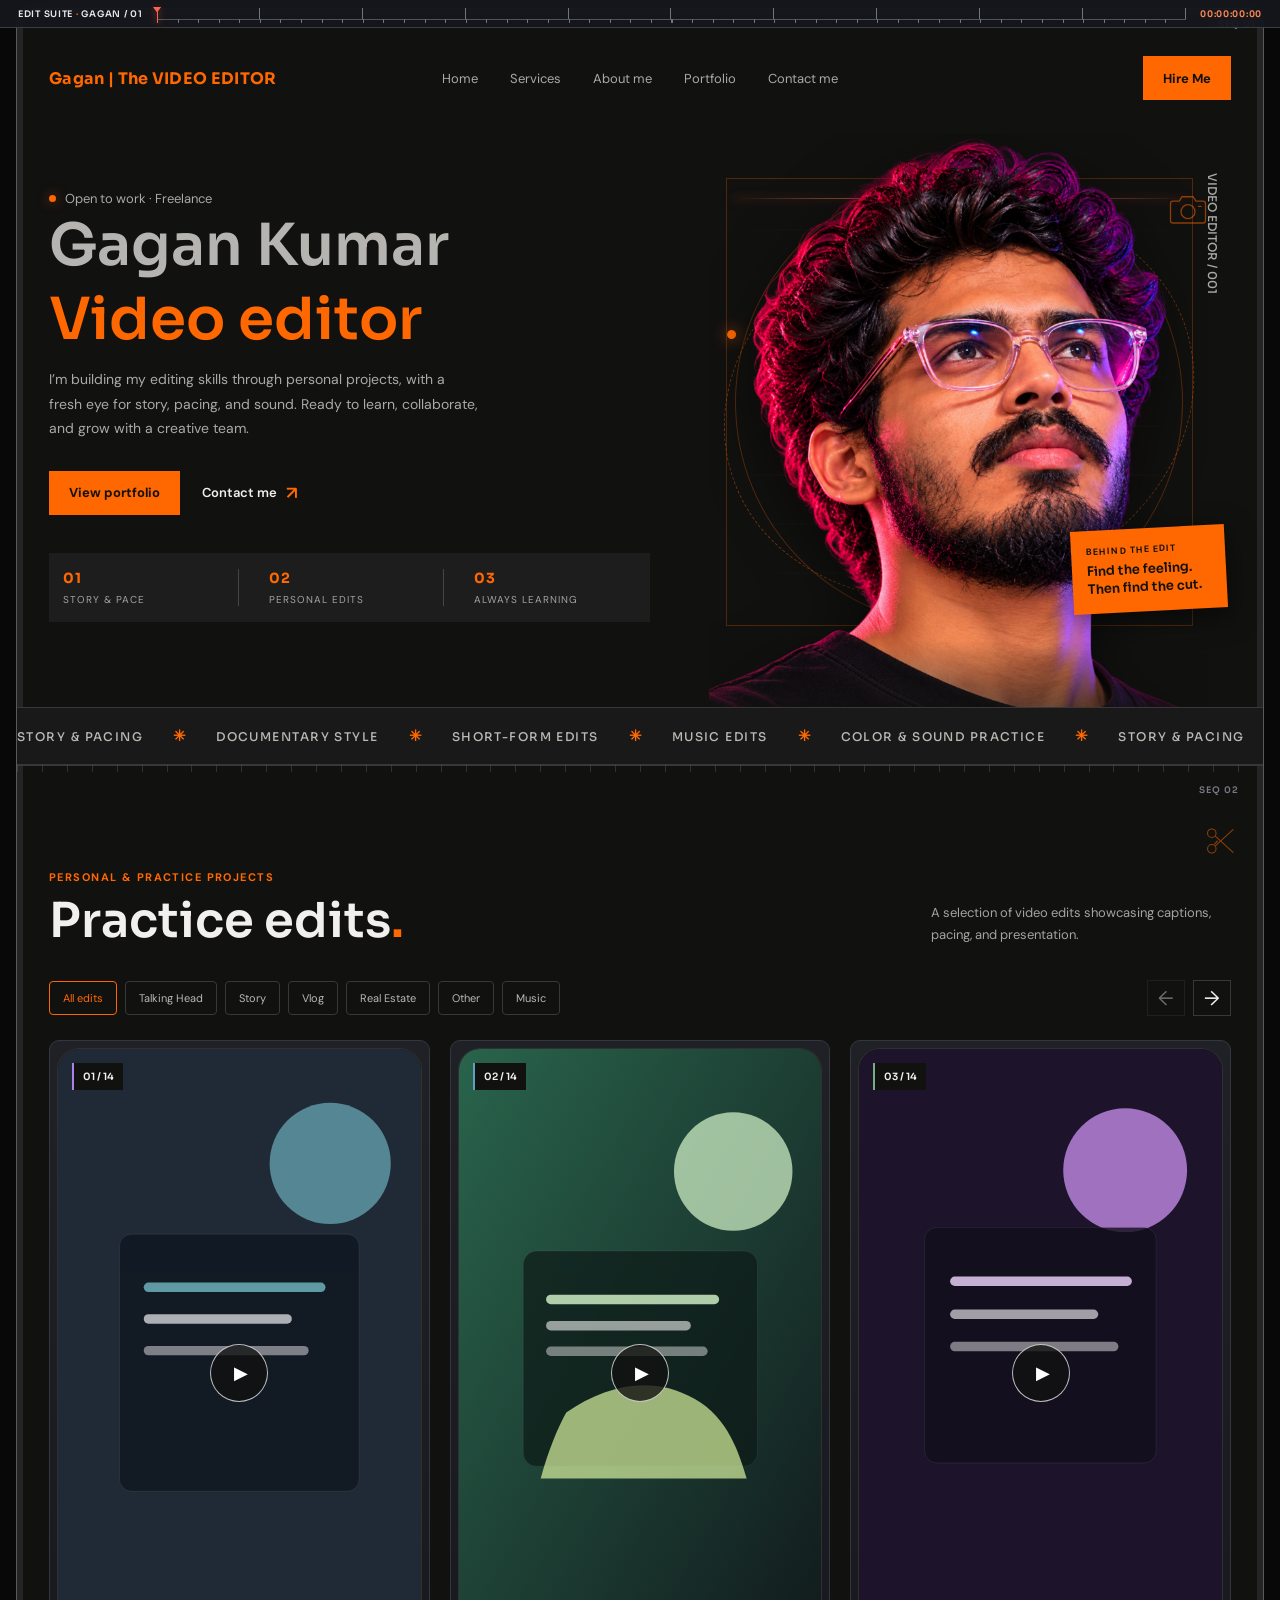
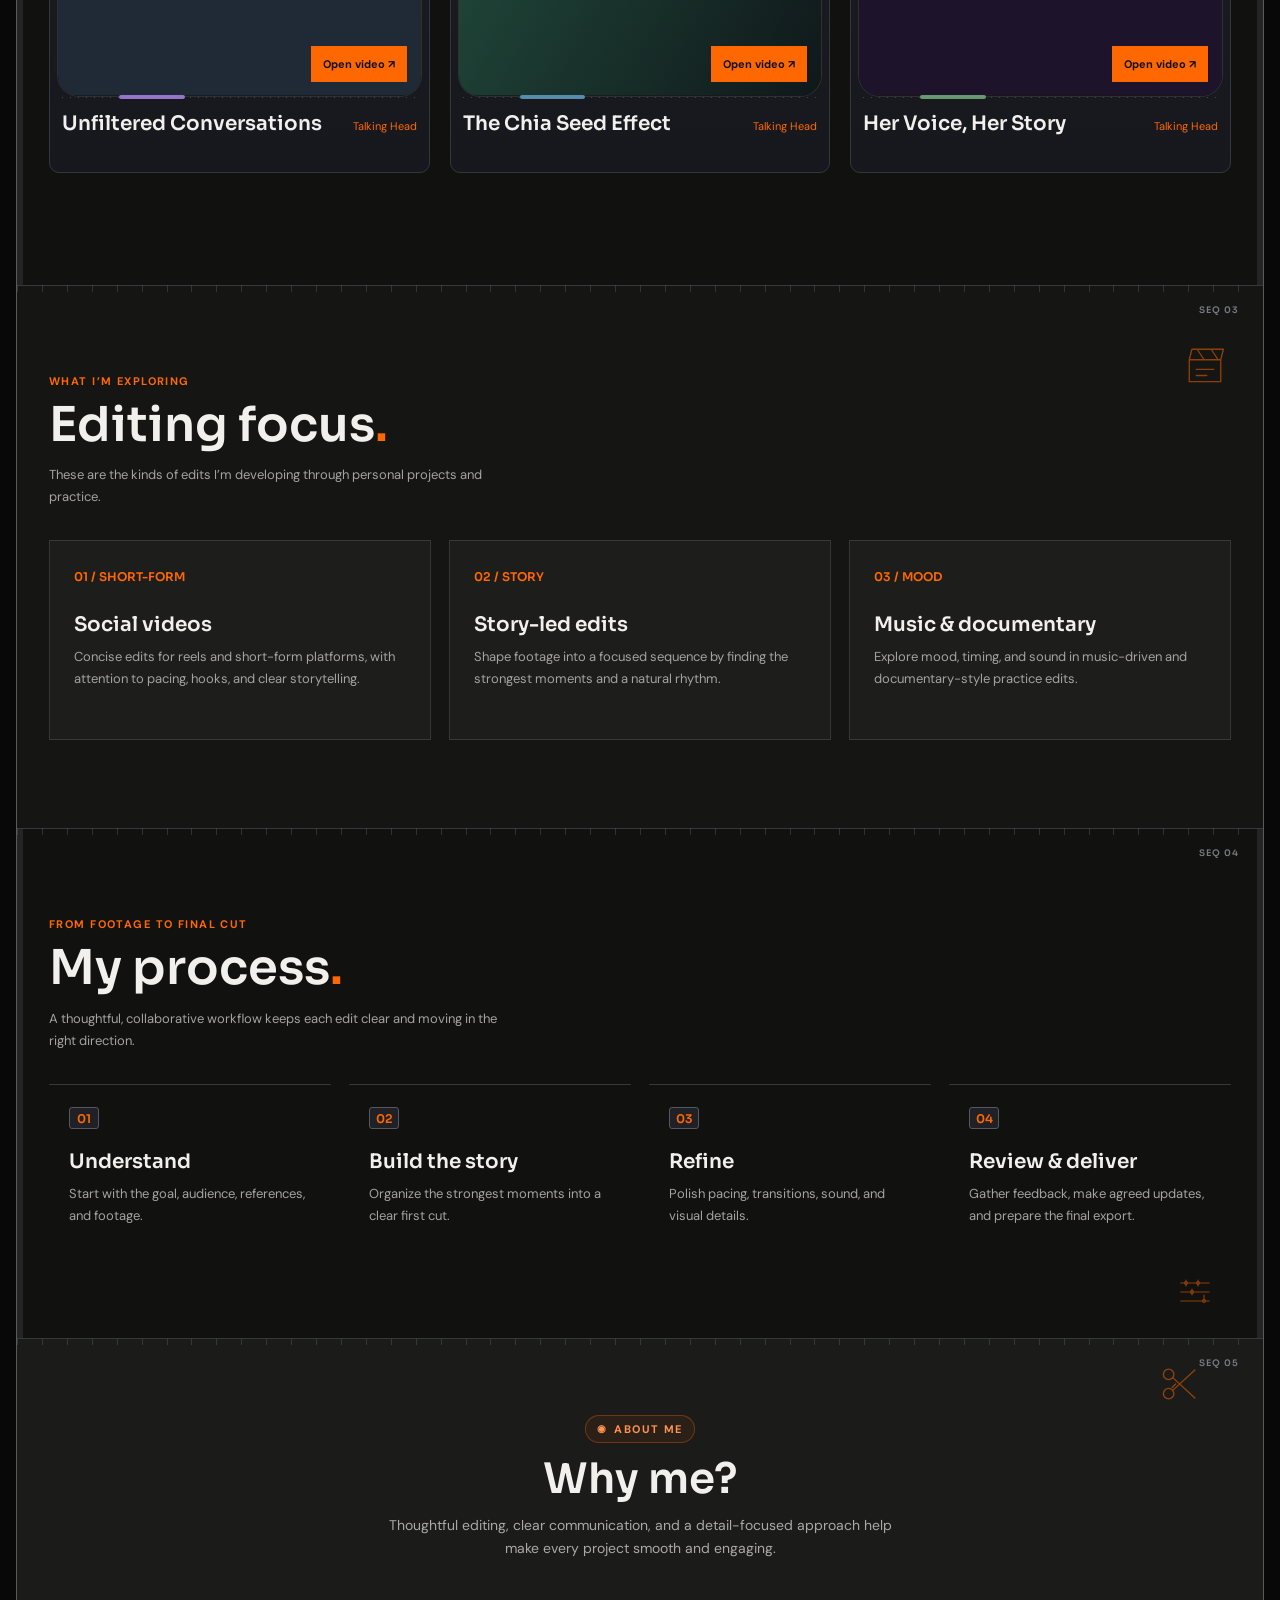
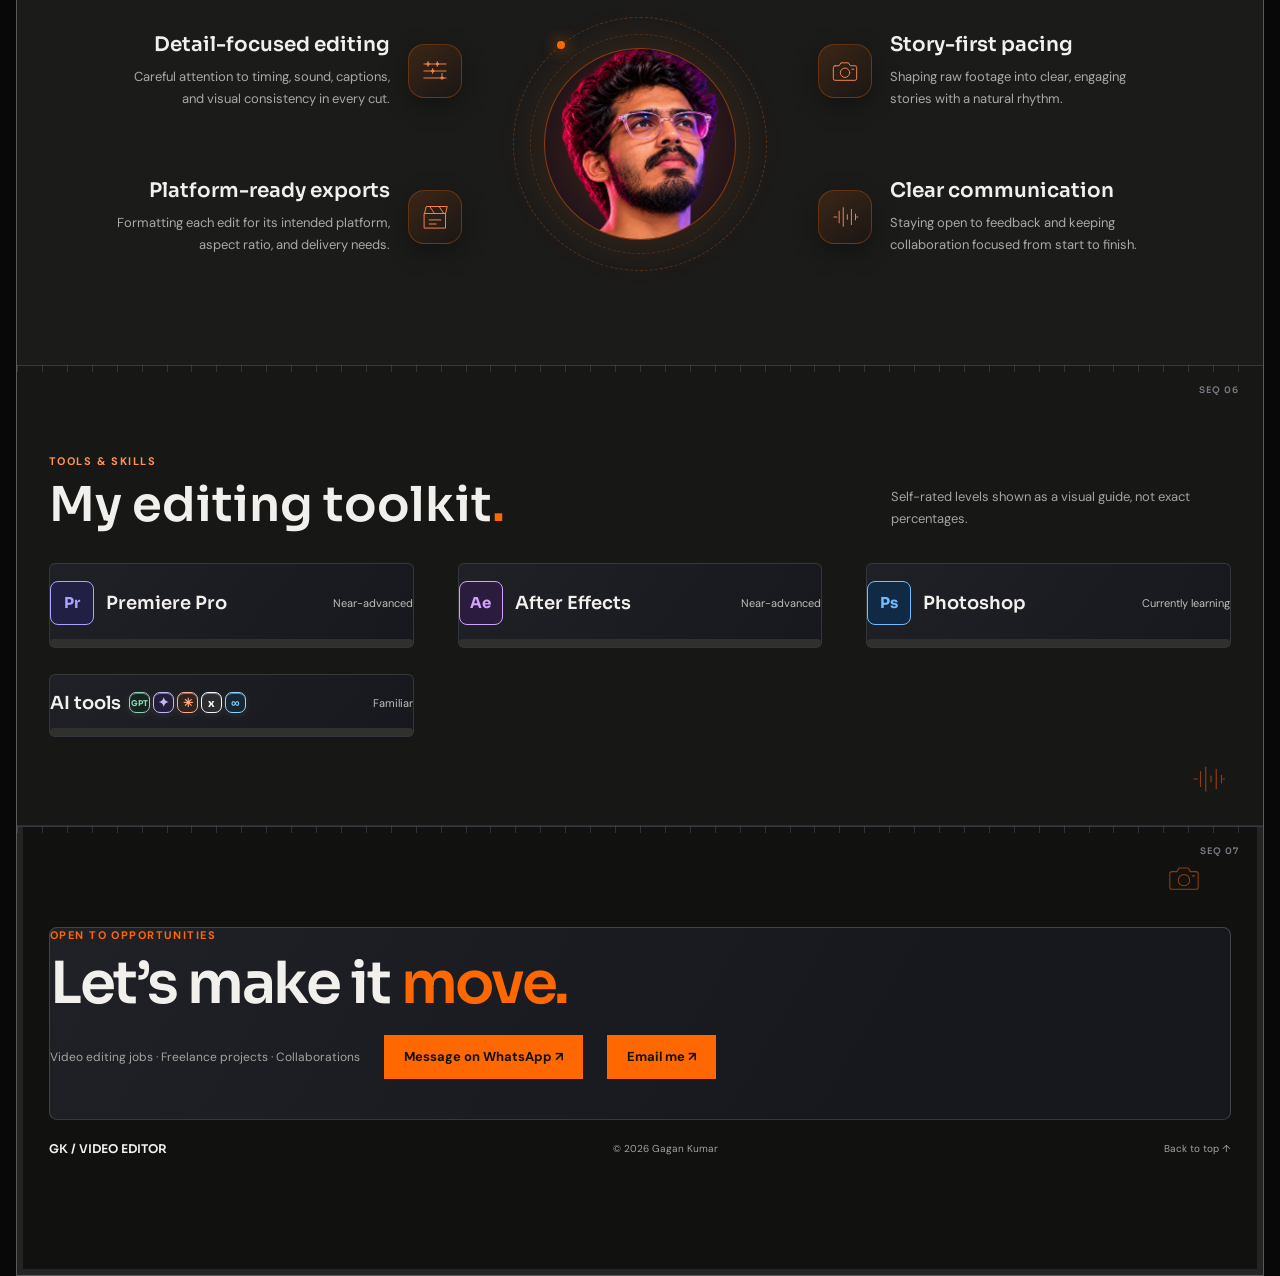
==== index.html @ 59d75774 "Publish video editing portfolio Co-authored-by: Copilot <223556219+Copilot@users.noreply.github.com>" ====
<!doctype html>
<html lang="en">
<head>
  <meta charset="utf-8" />
  <meta name="viewport" content="width=device-width, initial-scale=1" />
  <meta name="theme-color" content="#111110" />
  <meta name="description" content="Gagan Kumar is an early-career video editor focused on storytelling, pacing, and sound." />
  <title>Gagan Kumar — Video Editor</title>
  <link rel="preconnect" href="https://fonts.googleapis.com" />
  <link rel="preconnect" href="https://fonts.gstatic.com" crossorigin />
  <link href="https://fonts.googleapis.com/css2?family=DM+Sans:wght@400;500;600;700&family=Sora:wght@400;500;600;700&display=swap" rel="stylesheet" />
  <style>
    :root {
      color-scheme: dark;
      --ink: #111110;
      --panel: #20201e;
      --paper: #f2f0ec;
      --muted: #a4a39f;
      --line: #393836;
      --lime: #ff6800;
      --orange: #ff6800;
      --display: "Sora", sans-serif;
      --body: "DM Sans", sans-serif;
    }

    * { box-sizing: border-box; }
    html { scroll-behavior: smooth; scroll-padding-top: 92px; }
    body { margin: 0; background: #080808; color: var(--paper); font-family: var(--body); -webkit-font-smoothing: antialiased; }
    a { color: inherit; text-decoration: none; }
    button { color: inherit; font: inherit; }
    img { display: block; width: 100%; }
    .wrap { width: min(1240px, calc(100% - 64px)); margin-inline: auto; }
    .eyebrow { color: var(--lime); font-size: 11px; font-weight: 700; letter-spacing: .13em; text-transform: uppercase; }
    .section-title { margin: 12px 0 0; font: 600 48px/1.05 var(--display); letter-spacing: 0; }
    .site-header { height: 82px; display: flex; align-items: center; position: relative; z-index: 5; }
    .nav-row { display: grid; grid-template-columns: 1fr auto 1fr; align-items: center; gap: 28px; }
    .wordmark { justify-self: start; display: inline-flex; align-items: center; gap: 10px; color: var(--lime); font: 700 16px var(--display); letter-spacing: .02em; }
    .mark { display: none; }
    .nav-links { justify-self: center; display: flex; align-items: center; gap: 32px; color: #aaa9a5; font-size: 13px; }
    .nav-links a:hover, .nav-links a:focus-visible { color: var(--lime); }
    .nav-cta, .button { display: inline-flex; align-items: center; justify-content: center; min-height: 44px; padding: 0 19px; border: 1px solid var(--lime); background: var(--lime); color: var(--ink); font-size: 13px; font-weight: 700; transition: background .2s, color .2s, transform .2s; }
    .nav-cta { justify-self: end; }
    .nav-cta:hover, .button:hover { background: transparent; color: var(--lime); transform: translateY(-2px); }
    .menu-toggle { display: none; width: 42px; height: 42px; border: 1px solid var(--line); background: transparent; cursor: pointer; }

    .hero { padding: 28px 0 50px; overflow: hidden; }
    .hero-grid { display: grid; grid-template-columns: 1.05fr .95fr; gap: 38px; align-items: center; }
    .hero-copy { position: relative; z-index: 1; }
    .availability { display: inline-flex; align-items: center; gap: 9px; padding: 8px 0; color: #aaa9a5; font-size: 13px; }
    .availability::before { content: ""; width: 7px; height: 7px; border-radius: 50%; background: var(--lime); box-shadow: 0 0 12px #ff680080; }
    .hero-copy > .intro-name { margin: 2px 0 0; color: #b5b4b0; font: 600 58px/1 var(--display); letter-spacing: 0; }
    h1 { max-width: 680px; margin: 16px 0 18px; color: var(--lime); font: 600 58px/1 var(--display); letter-spacing: 0; }
    h1 span { color: var(--lime); }
    .hero-copy > p { max-width: 430px; margin: 0; color: #aaa9a5; font-size: 14px; line-height: 1.75; }
    .hero-actions { display: flex; flex-wrap: wrap; align-items: center; gap: 22px; margin-top: 30px; }
    .text-link { display: inline-flex; align-items: center; gap: 9px; font-size: 13px; font-weight: 600; }
    .text-link span { color: var(--lime); font-size: 18px; transition: transform .2s; }
    .text-link:hover span { transform: translateX(4px); }
    .hero-foot { display: flex; align-items: center; gap: 16px; margin-top: 58px; color: var(--muted); font-size: 11px; text-transform: uppercase; letter-spacing: .1em; }
    .hero-foot::before { content: ""; width: 36px; height: 1px; background: var(--orange); }
    .hero-art { min-height: 510px; position: relative; display: grid; place-items: center; }
    .work-section, .services-section, .process-section, .approach, .tools-section, .contact { position: relative; }
    .edit-motif { position: absolute; z-index: 2; width: 42px; height: 42px; color: var(--lime); opacity: .52; pointer-events: none; animation: motif-float 6s ease-in-out infinite; }
    .edit-motif svg { display: block; width: 100%; height: 100%; fill: none; stroke: currentColor; stroke-width: 1.5; stroke-linecap: round; stroke-linejoin: round; }
    .edit-motif--hero { top: 8%; right: 4%; animation-delay: -1.2s; }
    .edit-motif--work { top: 58px; right: 2%; width: 34px; height: 34px; animation-delay: -3s; }
    .edit-motif--services { top: 58px; right: 3%; animation-delay: -2s; }
    .edit-motif--process { bottom: 28px; right: 4%; width: 36px; height: 36px; animation-delay: -4s; }
    .edit-motif--about { top: 24px; right: 5%; animation-delay: -1.8s; }
    .edit-motif--tools { bottom: 28px; right: 3%; width: 36px; height: 36px; animation-delay: -2.6s; }
    .edit-motif--contact { top: 34px; right: 5%; width: 34px; height: 34px; animation-delay: -3.6s; }
    @keyframes motif-float { 0%, 100% { transform: translateY(0) rotate(-7deg); } 50% { transform: translateY(-10px) rotate(7deg); } }
    .hero-image-frame { position: absolute; width: 86%; aspect-ratio: 4 / 5; top: 22px; left: 4%; border: 1px solid #d8fa5255; }
    .frame-label { position: absolute; z-index: 2; bottom: 34px; right: 0; width: 154px; padding: 15px; background: var(--lime); color: var(--ink); font: 600 13px/1.4 var(--display); }
    .frame-label small { display: block; margin-bottom: 5px; font: 700 9px var(--body); letter-spacing: .12em; text-transform: uppercase; }
    .art-index { position: absolute; top: 4%; right: 1%; color: #77796e; font: 500 12px var(--display); writing-mode: vertical-rl; }

    .ticker { overflow: hidden; border-block: 1px solid var(--line); background: #eceee8; }
    .ticker-inner { width: max-content; display: flex; gap: 30px; align-items: center; padding: 18px 0; animation: drift 28s linear infinite; }
    .ticker span { color: #53564e; font: 500 12px var(--display); letter-spacing: .12em; text-transform: uppercase; }
    .ticker b { color: var(--lime); font-size: 15px; }
    @keyframes drift { to { transform: translateX(-50%); } }
    .editor-ruler { --edit-progress: 0%; position: fixed; z-index: 20; top: 0; right: 0; left: 0; display: grid; grid-template-columns: auto minmax(90px, 1fr) auto; align-items: center; gap: 14px; height: 28px; padding: 0 18px; border-bottom: 1px solid #3b3d45; background: #17181ddd; color: #a9abb3; font: 600 9px var(--display); letter-spacing: .08em; backdrop-filter: blur(12px); }
    .editor-ruler-project { color: #e5e6ea; white-space: nowrap; }
    .editor-ruler-project span { color: var(--lime); }
    .editor-ruler-scale { position: relative; height: 12px; border-bottom: 1px solid #51535b; background: repeating-linear-gradient(90deg,transparent 0 calc(10% - 1px),#72747d calc(10% - 1px) 10%); }
    .editor-ruler-scale::before { position: absolute; right: 0; bottom: -4px; left: 0; height: 4px; background: repeating-linear-gradient(90deg,#72747d 0 1px,transparent 1px 2%); content: ""; }
    .editor-ruler-playhead { position: absolute; top: -1px; bottom: -4px; left: var(--edit-progress); width: 1px; background: #ff624b; box-shadow: 0 0 7px #ff624b; transition: left .12s linear; }
    .editor-ruler-playhead::before { position: absolute; top: 0; left: -4px; width: 9px; height: 6px; background: #ff624b; clip-path: polygon(0 0,100% 0,50% 100%); content: ""; }
    .editor-ruler-timecode { color: #ff8952; font-variant-numeric: tabular-nums; white-space: nowrap; }
    .site-header { margin-top: 28px; }
    main { background-image: repeating-linear-gradient(0deg,transparent 0 79px,#ffffff03 80px); }
    main > section:not(.hero) { border-top: 1px solid #363840; }
    main > section:not(.hero)::before { position: absolute; top: -1px; right: 0; left: 0; height: 7px; background: repeating-linear-gradient(90deg,#656873 0 1px,transparent 1px 2%); content: ""; opacity: .36; pointer-events: none; }
    main > section[id]::after { position: absolute; top: 18px; right: max(24px, calc((100vw - 1240px) / 2)); color: #777983; content: "SEQ  " attr(data-sequence); font: 600 9px var(--display); letter-spacing: .12em; }
    .project-card { position: relative; padding: 7px; border: 1px solid #34363e; border-radius: 10px; background: linear-gradient(180deg,#202127,#17181d); }
    .project-card:nth-child(4n + 1) { --clip-accent: #aa83e8; }
    .project-card:nth-child(4n + 2) { --clip-accent: #5f9fc4; }
    .project-card:nth-child(4n + 3) { --clip-accent: #74ad80; }
    .project-card:nth-child(4n + 4) { --clip-accent: #d39b55; }
    .project-image-wrap { border: 1px solid #ffffff12; border-radius: 6px; }
    .project-number { border-left: 2px solid var(--clip-accent); }
    .project-info { position: relative; min-height: 47px; padding: 12px 5px 4px; }
    .project-info::before { position: absolute; top: 0; right: 5px; left: 5px; height: 1px; background: repeating-linear-gradient(90deg,#62646d 0 1px,transparent 1px 8px); content: ""; opacity: .6; }
    .project-info::after { position: absolute; top: -2px; left: 17%; width: 18%; height: 4px; border-radius: 2px; background: var(--clip-accent); content: ""; opacity: .85; }
    .filter-button { border-radius: 4px; background: #191a1f; }
    .service-card, .process-card, .tool-card { position: relative; }
    .service-card { border-left: 2px solid #aa83e8; background: linear-gradient(110deg,#202127,#1d1d1b 40%); }
    .process-card { border-top: 1px solid #555760; }
    .process-number { display: inline-flex; min-width: 30px; min-height: 22px; align-items: center; justify-content: center; border: 1px solid #555760; border-radius: 3px; background: #202127; }
    .tool-card { padding: 17px 12px 12px; border: 1px solid #34363e; border-radius: 6px; background: linear-gradient(130deg,#202127,#17181d); }
    .contact-panel { position: relative; overflow: hidden; border: 1px solid #41434c; border-radius: 8px; background: linear-gradient(120deg,#202127,#17181d 70%); }
    @media (max-width: 600px) {
      .editor-ruler { grid-template-columns: auto minmax(40px, 1fr) auto; gap: 8px; height: 25px; padding: 0 9px; font-size: 8px; }
      .editor-ruler-project { font-size: 8px; letter-spacing: .03em; }
      main > section[id]::after { top: 12px; right: 18px; font-size: 8px; }
      .project-card { padding: 5px; border-radius: 7px; }
      .project-info { min-height: 44px; }
    }

    .work-section { padding: 104px 0 112px; }
    .section-head { display: flex; justify-content: space-between; align-items: end; gap: 24px; margin-bottom: 34px; }
    .section-head p { max-width: 300px; margin: 0; color: var(--muted); font-size: 13px; line-height: 1.7; }
    .reel-toolbar { display: flex; align-items: center; justify-content: space-between; gap: 16px; margin-bottom: 24px; }
    .filters { display: flex; gap: 8px; margin-bottom: 0; }
    .filter-button { min-height: 34px; padding: 0 13px; border: 1px solid var(--line); background: transparent; color: #55574f; font-size: 11px; cursor: pointer; }
    .filter-button[aria-pressed="true"], .filter-button:hover { border-color: var(--lime); color: var(--lime); }
    .project-grid { display: grid; grid-template-columns: repeat(3, minmax(0, 1fr)); gap: 28px 20px; }
    .project-grid.is-carousel { display: flex; flex-wrap: nowrap; gap: 20px; overflow-x: auto; scroll-behavior: smooth; scroll-snap-type: x mandatory; scrollbar-width: none; }
    .project-grid.is-carousel::-webkit-scrollbar { display: none; }
    .project-card { min-width: 0; }
    .project-grid.is-carousel .project-card { flex: 0 0 calc((100% - 40px) / 3); scroll-snap-align: start; }
    .project-image-wrap { position: relative; overflow: hidden; background: var(--panel); aspect-ratio: 9 / 16; border-radius: 22px; }
    .project-image { width: 100%; height: 100%; object-fit: cover; transition: transform .55s cubic-bezier(.2,.7,.2,1), filter .3s; filter: saturate(.84); }
    .project-card:hover .project-image { transform: scale(1.035); filter: saturate(1); }
    .project-number { position: absolute; top: 14px; left: 14px; padding: 7px 9px; background: var(--ink); color: var(--paper); font: 600 10px var(--display); }
    .project-open { position: absolute; right: 14px; bottom: 14px; display: inline-flex; align-items: center; justify-content: center; min-height: 36px; padding: 0 12px; border: 0; background: var(--lime); color: white; font-size: 11px; font-weight: 700; cursor: pointer; }
    .project-video { position: absolute; inset: 0; width: 100%; height: 100%; border: 0; background: #000; }
    .project-video[hidden] { display: none; }
    .project-poster { position: absolute; inset: 0; width: 100%; height: 100%; overflow: hidden; padding: 0; border: 0; background: #171716; color: var(--paper); text-align: left; cursor: pointer; }
    .project-poster-image { position: absolute; inset: 0; width: 100%; height: 100%; object-fit: cover; filter: saturate(.8) contrast(1.08); transition: transform .4s, filter .3s; z-index: 0; }
    .project-poster:hover .project-poster-image { transform: scale(1.035); filter: brightness(.82) saturate(.8) contrast(1.08); }
    .project-poster-art { position: absolute; inset: 0; width: 100%; height: 100%; z-index: 0; }
    .project-poster-label, .project-poster-copy, .project-poster-play { position: relative; z-index: 1; }
    .project-poster-label, .project-poster-copy { display: none; }
    .project-poster-label { position: absolute; top: 18px; left: 18px; color: #fff; font: 700 10px var(--body); letter-spacing: .16em; }
    .project-poster-copy { position: absolute; right: 22px; bottom: 82px; left: 22px; display: grid; gap: 10px; text-shadow: 0 2px 18px #0009; }
    .project-poster-copy small { color: #ff9b60; font-size: 10px; font-weight: 700; letter-spacing: .16em; }
    .project-poster-copy strong { font: 700 clamp(24px, 4vw, 42px)/.98 var(--display); letter-spacing: -.04em; }
    .project-poster-play { position: absolute; top: 50%; left: 50%; display: grid; width: 58px; height: 58px; place-items: center; padding-left: 4px; transform: translate(-50%, -50%); border: 1px solid #ffffffb8; border-radius: 50%; background: #111110c9; color: white; font-size: 18px; transition: background .2s, transform .2s; }
    .project-poster:hover .project-poster-play { transform: translate(-50%, -50%) scale(1.08); background: var(--lime); color: var(--ink); }
    .project-poster .project-poster-label, .project-poster .project-poster-copy { display: none; }
    .project-info { display: flex; justify-content: space-between; gap: 16px; align-items: baseline; padding-top: 14px; }
    .project-info h3 { margin: 0; font: 600 20px var(--display); }
    .project-info p { margin: 0; color: var(--muted); font-size: 11px; }
    .project-type { color: var(--lime) !important; text-align: right; }
    .project-card[hidden] { display: none; }
    .reel-controls { display: flex; gap: 8px; }
    .reel-controls[hidden] { display: none; }
    .reel-controls button { width: 38px; height: 36px; border: 1px solid var(--line); background: transparent; color: var(--paper); font-size: 20px; cursor: pointer; }
    .reel-controls button:hover:not(:disabled) { border-color: var(--lime); color: var(--lime); }
    .reel-controls button:disabled { opacity: .4; cursor: default; }
    @media (max-width: 980px) {
      .project-grid { grid-template-columns: repeat(2, minmax(0, 1fr)); gap: 24px 16px; }
      .project-grid.is-carousel .project-card { flex-basis: calc((100% - 16px) / 2); }
    }
    @media (max-width: 600px) {
      .project-grid { grid-template-columns: repeat(2, minmax(0, 1fr)); gap: 20px 12px; }
      .reel-toolbar { align-items: flex-start; flex-direction: column; }
      .filters { width: 100%; }
      .reel-controls { align-self: flex-end; }
      .project-grid.is-carousel .project-card { flex-basis: calc((100% - 12px) / 2); }
      .project-image-wrap { border-radius: 16px; }
      .edit-motif { width: 30px; height: 30px; opacity: .38; }
      .edit-motif--work, .edit-motif--services, .edit-motif--about, .edit-motif--contact { display: none; }
      .edit-motif--process, .edit-motif--tools { right: 18px; bottom: 18px; }
      .edit-motif--hero { top: 3%; right: 2%; }
      .project-info { display: block; padding-top: 10px; }
      .project-info h3 { font-size: 14px; }
      .project-info p { margin-top: 5px; text-align: left; }
      .project-number { top: 8px; left: 8px; padding: 5px 7px; }
      .project-open { right: 8px; bottom: 8px; min-height: 31px; padding: 0 9px; font-size: 10px; }
      .services-section, .process-section { padding: 62px 0; }
      .service-grid, .process-grid { grid-template-columns: 1fr; gap: 12px; }
      .service-card { min-height: 0; padding: 20px; }
      .service-card h3 { margin-top: 18px; }
      .process-card { padding: 18px 0; }
    }

    .approach { padding: 76px 0 84px; overflow: hidden; background: #101010; color: var(--paper); }
    .approach-grid { display: block; }
    .about-heading { max-width: 650px; margin: 0 auto 46px; text-align: center; }
    .about-heading .eyebrow { display: inline-flex; align-items: center; gap: 7px; padding: 6px 11px; border: 1px solid #ff680055; border-radius: 20px; background: #ff680012; color: #ff8952; }
    .about-heading .eyebrow::before { content: "◉"; font-size: 10px; }
    .about-heading .section-title { max-width: none; margin-top: 14px; font-size: 42px; }
    .about-heading > p { max-width: 540px; margin: 13px auto 0; color: #aaa9a5; font-size: 14px; line-height: 1.7; }
    .about-showcase { display: grid; grid-template-columns: minmax(0, 1fr) 280px minmax(0, 1fr); grid-template-rows: repeat(2, minmax(128px, auto)); gap: 18px 38px; align-items: center; max-width: 1050px; margin: 0 auto; }
    .about-feature { display: flex; align-items: center; gap: 18px; min-width: 0; }
    .about-feature--left { text-align: right; }
    .about-feature--top-left { grid-column: 1; grid-row: 1; }
    .about-feature--bottom-left { grid-column: 1; grid-row: 2; }
    .about-feature--top-right { grid-column: 3; grid-row: 1; }
    .about-feature--bottom-right { grid-column: 3; grid-row: 2; }
    .about-feature-copy { flex: 1; }
    .about-feature h3 { margin: 0 0 9px; font: 600 20px/1.2 var(--display); }
    .about-feature p { margin: 0; color: #aaa9a5; font-size: 13px; line-height: 1.65; }
    .about-feature-icon { display: grid; width: 54px; height: 54px; flex: 0 0 54px; place-items: center; border: 1px solid #ff68004d; border-radius: 16px; background: linear-gradient(145deg,#ff680025,#1b1716); color: #ff8952; box-shadow: 0 8px 26px #0005; animation: motif-float 6s ease-in-out infinite; }
    .about-feature--top-left .about-feature-icon { animation-delay: -1.3s; }
    .about-feature--top-right .about-feature-icon { animation-delay: -3.2s; }
    .about-feature--bottom-left .about-feature-icon { animation-delay: -2.4s; }
    .about-feature--bottom-right .about-feature-icon { animation-delay: -4.1s; }
    .about-feature-icon svg { width: 28px; height: 28px; fill: none; stroke: currentColor; stroke-width: 1.6; stroke-linecap: round; stroke-linejoin: round; }
    .about-portrait { position: relative; grid-column: 2; grid-row: 1 / span 2; display: grid; width: 254px; aspect-ratio: 1; place-items: center; justify-self: center; border: 1px dashed #ff68004a; border-radius: 50%; animation: about-orbit 36s linear infinite; }
    .about-portrait::before { position: absolute; inset: 16px; border: 1px dashed #ff680038; border-radius: 50%; content: ""; }
    .about-portrait::after { position: absolute; top: 9%; left: 17%; width: 8px; height: 8px; border-radius: 50%; background: #ff6800; box-shadow: 0 0 15px #ff6800; content: ""; }
    .about-portrait img { position: relative; z-index: 1; width: 76%; height: 76%; border: 1px solid #ff680078; border-radius: 50%; background: radial-gradient(circle, #ff680038, #24151b 70%); object-fit: cover; object-position: center 18%; box-shadow: 0 0 48px #ff680027; animation: about-counter-orbit 36s linear infinite; }
    @keyframes about-orbit { to { transform: rotate(360deg); } }
    @keyframes about-counter-orbit { to { transform: rotate(-360deg); } }
    .services-section, .process-section { padding: 88px 0; }
    .services-section { background: #151514; }
    .services-head, .process-head { margin-bottom: 32px; }
    .services-head p, .process-head p { max-width: 460px; margin: 14px 0 0; color: var(--muted); font-size: 13px; line-height: 1.7; }
    .service-grid { display: grid; grid-template-columns: repeat(3, minmax(0, 1fr)); gap: 18px; }
    .service-card { min-height: 200px; padding: 24px; border: 1px solid var(--line); background: #1d1d1b; }
    .service-number, .process-number { color: var(--lime); font: 600 12px var(--display); }
    .service-card h3, .process-card h3 { margin: 26px 0 9px; font: 600 20px var(--display); }
    .service-card p, .process-card p { margin: 0; color: var(--muted); font-size: 13px; line-height: 1.7; }
    .process-grid { display: grid; grid-template-columns: repeat(4, minmax(0, 1fr)); gap: 18px; }
    .process-card { padding: 22px 20px; border-top: 1px solid var(--line); }
    .process-card h3 { margin-top: 20px; }
    .tools-section { padding: 88px 0; background: #171716; border-block: 1px solid #2c2c2a; }
    .tools-head { display: flex; justify-content: space-between; align-items: end; gap: 24px; margin-bottom: 32px; }
    .tools-head p { max-width: 340px; margin: 0; color: var(--muted); font-size: 13px; line-height: 1.7; }
    .tool-grid { display: grid; grid-template-columns: repeat(auto-fit, minmax(min(100%, 280px), 1fr)); gap: 26px 44px; }
    .tool-card { padding: 17px 0 0; border-top: 1px solid var(--line); }
    .tool-card-head { display: flex; align-items: center; justify-content: space-between; gap: 12px; margin-bottom: 14px; }
    .tool-title { display: flex; min-width: 0; align-items: center; gap: 12px; }
    .tool-logo { display: grid; width: 44px; height: 44px; flex: 0 0 44px; place-items: center; border: 1px solid currentColor; border-radius: 8px; font: 700 15px var(--display); }
    .tool-logo--premiere { color: #aaa4ff; background: #221f44; }
    .tool-logo--after-effects { color: #d3a2ff; background: #2b1c3d; }
    .tool-logo--photoshop { color: #75baff; background: #102a45; }
    .tool-logo--ai { color: #ffbd66; background: #38250f; }
    .tool-title--ai { gap: 8px; }
    .ai-brand-row { display: flex; flex: 0 0 auto; gap: 3px; }
    .ai-brand { display: grid; width: 21px; height: 21px; place-items: center; border: 1px solid currentColor; border-radius: 7px; background-color: rgba(255,255,255,.08); backdrop-filter: blur(8px); box-shadow: inset 0 1px 0 rgba(255,255,255,.38), 0 2px 8px rgba(255,255,255,.08); font: 700 8px var(--display); }
    .ai-brand--chatgpt { color: #8bd5b2; background-color: rgba(20,40,32,.52); }
    .ai-brand--gemini { color: #c5b4ff; background-color: rgba(43,31,75,.56); font-size: 13px; }
    .ai-brand--claude { color: #ffad8a; background-color: rgba(66,39,28,.58); font-size: 12px; }
    .ai-brand--grok { color: #f5f5f5; background-color: rgba(55,55,55,.64); font-size: 11px; }
    .ai-brand--copilot { color: #8ed5ff; background-color: rgba(20,48,67,.58); font-size: 12px; }
    .tool-card h3 { margin: 0; font: 600 18px var(--display); }
    .tool-level-label { color: #c0bfbb; font-size: 11px; }
    .tool-meter { height: 8px; overflow: hidden; border-radius: 8px; background: #30302e; }
    .tool-meter span { position: relative; display: block; width: 100%; height: 100%; overflow: hidden; border-radius: inherit; background: linear-gradient(90deg,#d94c00,var(--lime),#ff985c); box-shadow: 0 0 12px #ff680066; transform: scaleX(0); transform-origin: left; transition: transform 1.1s cubic-bezier(.16, 1, .3, 1); transition-delay: var(--delay, 0ms); }
    .tool-meter span::after { position: absolute; top: 0; bottom: 0; left: -45%; width: 36%; background: linear-gradient(90deg,transparent,#fff9,transparent); content: ""; opacity: 0; transform: skewX(-20deg); }
    .tools-section.is-visible .tool-meter span { transform: scaleX(var(--level)); }
    .tools-section.is-visible .tool-meter span::after { animation: tool-meter-shine 1s ease-out var(--delay, 0ms) both; }
    @keyframes tool-meter-shine { 0% { left: -45%; opacity: 0; } 20% { opacity: .8; } 100% { left: 120%; opacity: 0; } }

    .contact { padding: 100px 0 92px; }
    .contact-panel { display: flex; align-items: end; justify-content: space-between; gap: 30px; padding-bottom: 40px; border-bottom: 1px solid var(--line); }
    .contact h2 { max-width: 700px; margin: 12px 0 0; font: 600 58px/1.02 var(--display); letter-spacing: -.04em; }
    .contact h2 span { color: var(--lime); }
    .contact-details { display: flex; flex-wrap: wrap; align-items: center; gap: 14px 24px; margin-top: 22px; color: var(--muted); font-size: 12px; }
    .contact-details a { color: var(--paper); border-bottom: 1px solid var(--lime); padding-bottom: 3px; }
    .contact-details .button { border: 1px solid var(--lime); padding-bottom: 0; color: var(--ink); }
    footer { display: flex; align-items: center; justify-content: space-between; gap: 20px; padding: 21px 0 27px; color: var(--muted); font-size: 10px; }
    .footer-mark { color: var(--paper); font: 600 12px var(--display); }
    .reveal { animation: rise .7s both; }
    .hero-art { animation-delay: .12s; }
    @keyframes rise { from { opacity: 0; transform: translateY(16px); } to { opacity: 1; transform: translateY(0); } }

    @media (max-width: 820px) {
      .wrap { width: min(100% - 40px, 620px); }
      .nav-links { gap: 18px; }
      .nav-cta { display: none; }
      .hero { padding: 56px 0 66px; }
      .hero-grid { grid-template-columns: 1fr .82fr; gap: 20px; }
      h1 { font-size: 58px; }
      .hero-art { min-height: 400px; }
      .hero-foot { margin-top: 38px; }
      .about-showcase { grid-template-columns: minmax(0, 1fr) 220px minmax(0, 1fr); gap: 18px 20px; }
      .about-portrait { width: 210px; }
      .about-feature { gap: 11px; }
      .about-feature-icon { width: 46px; height: 46px; flex-basis: 46px; border-radius: 13px; }
      .about-feature h3 { font-size: 17px; }
      .about-feature p { font-size: 12px; }
      .service-grid { grid-template-columns: repeat(2, minmax(0, 1fr)); }
      .process-grid { grid-template-columns: repeat(2, minmax(0, 1fr)); }
      .tools-section { padding: 68px 0; }
      .tool-grid { gap: 24px 28px; }
      .contact h2 { font-size: 48px; }
    }
    @media (max-width: 600px) {
      .wrap { width: calc(100% - 36px); }
      .site-header { height: 70px; }
      .menu-toggle { display: grid; place-items: center; }
      .menu-toggle span, .menu-toggle span::before, .menu-toggle span::after { display: block; width: 16px; height: 1px; background: var(--paper); position: relative; }
      .menu-toggle span::before, .menu-toggle span::after { content: ""; position: absolute; left: 0; }
      .menu-toggle span::before { top: -5px; }
      .menu-toggle span::after { top: 5px; }
      .nav-links { display: none; position: absolute; top: 69px; left: 0; right: 0; padding: 18px 22px 22px; background: var(--ink); border-bottom: 1px solid var(--line); flex-direction: column; align-items: flex-start; gap: 20px; }
      .nav-links.is-open { display: flex; }
      .hero { padding: 42px 0 54px; }
      .hero-grid { grid-template-columns: 1fr; gap: 28px; }
      h1 { max-width: 440px; margin-top: 20px; font-size: 54px; }
      .hero-copy > p { font-size: 14px; }
      .hero-actions { gap: 18px; margin-top: 23px; }
      .hero-foot { margin-top: 30px; }
      .hero-art { min-height: 0; width: min(100%, 390px); justify-self: center; }
      .hero-image-frame { width: 84%; }
      .hero-image-frame { top: 14px; left: 3%; }
      .frame-label { bottom: 18px; width: 140px; }
      .art-index { right: 0; }
      .ticker-inner { padding: 15px 0; }
      .work-section { padding: 72px 0 78px; }
      .section-title { font-size: 38px; }
      .section-head { display: block; margin-bottom: 25px; }
      .section-head p { margin-top: 12px; }
      .filters { flex-wrap: wrap; overflow: visible; padding-bottom: 0; }
      .filter-button { flex: 0 0 auto; }
      .project-grid { grid-template-columns: repeat(2, minmax(0, 1fr)); gap: 20px 12px; }
      .project-info h3 { font-size: 18px; }
      .approach { padding: 64px 0; }
      .about-heading { margin-bottom: 30px; }
      .about-heading .section-title { font-size: 37px; }
      .about-heading > p { font-size: 13px; }
      .about-showcase { grid-template-columns: repeat(2, minmax(0, 1fr)); grid-template-rows: auto; gap: 23px 15px; }
      .about-portrait { grid-column: 1 / -1; grid-row: 1; width: min(64vw, 230px); margin-bottom: 6px; }
      .about-feature--top-left, .about-feature--bottom-left, .about-feature--top-right, .about-feature--bottom-right { grid-column: auto; grid-row: auto; }
      .about-feature { display: block; text-align: left; }
      .about-feature-icon { width: 42px; height: 42px; margin-bottom: 13px; }
      .about-feature-icon svg { width: 23px; height: 23px; }
      .about-feature h3 { font-size: 15px; }
      .about-feature p { font-size: 12px; }
      .tools-section { padding: 62px 0; }
      .tools-head { display: block; margin-bottom: 25px; }
      .tools-head p { margin-top: 12px; }
      .tool-grid { grid-template-columns: 1fr; gap: 22px; }
      .contact { padding: 72px 0 58px; }
      .contact-panel { display: block; padding-bottom: 28px; }
      .contact h2 { font-size: 44px; }
      .contact-panel .button { margin-top: 25px; }
      .contact-details { flex-wrap: wrap; gap: 14px 20px; }
      footer { align-items: flex-start; flex-direction: column; gap: 8px; }
    }
    @media (prefers-reduced-motion: reduce) {
      *, *::before, *::after { scroll-behavior: auto !important; animation-duration: .01ms !important; animation-iteration-count: 1 !important; transition-duration: .01ms !important; }
      .editing-timeline-playhead { animation: none; left: 48px; }
    }
    .site-shell { width: min(1440px, calc(100% - 32px)); min-height: calc(100vh - 8px); margin: 8px auto 0; overflow: hidden; border: 1px solid #5a5a5a; border-radius: 18px 18px 0 0; background: var(--ink); box-shadow: inset 0 0 0 6px #242424; }
    .site-header { border: 0; }
    .nav-row { display: grid; grid-template-columns: 1fr auto 1fr; }
    .wordmark { justify-self: start; color: var(--lime); }
    .mark { display: none; }
    .nav-links { justify-self: center; color: #aaa9a5; }
    .nav-cta, .button { border-color: var(--lime); background: var(--lime); color: var(--ink); }
    .nav-cta { justify-self: end; }
    .nav-cta:hover, .button:hover { color: var(--lime); }
    .hero { padding: 28px 0 50px; }
    .hero-grid { grid-template-columns: 1.05fr .95fr; gap: 38px; }
    .availability { padding: 8px 0; color: #aaa9a5; }
    .availability::before { background: var(--lime); box-shadow: 0 0 12px #ff680080; }
    .hero-copy > .intro-name { margin: 2px 0 0; color: #b5b4b0; font: 600 58px/1 var(--display); letter-spacing: 0; }
    h1 { margin: 16px 0 18px; color: var(--lime); font-size: 58px; letter-spacing: 0; }
    h1 span { color: var(--lime); }
    .hero-copy > p { color: #aaa9a5; }
    .hero-foot { display: grid; grid-template-columns: repeat(3, 1fr); margin-top: 38px; padding: 16px 0; background: #1d1d1d; color: var(--muted); font-size: 10px; }
    .hero-foot::before { display: none; }
    .hero-foot span { padding: 0 14px; border-right: 1px solid #454545; }
    .hero-foot span:last-child { border: 0; }
    .hero-foot strong { display: block; margin-bottom: 6px; color: var(--lime); font: 700 14px var(--display); }
    .hero-art { min-height: 430px; }
    .hero-art::before { content: ""; position: absolute; width: 88%; aspect-ratio: 1; border-radius: 50%; background: #1c1c1c; }
    .hero-image-frame, .frame-label, .art-index { display: none; }
    .ticker { background: #191919; }
    .ticker span, .filter-button { color: #b9b8b3; }
    .project-open { color: var(--ink); }
    :where(a, button, iframe):focus-visible { outline: 3px solid var(--lime); outline-offset: 4px; }
    .approach { background: #1b1b1a; color: var(--paper); }
    .approach .eyebrow, .tools-section .eyebrow { color: #ff9353; }
    .approach-copy > p { color: #c0bfbb; }
    @media (max-width: 1000px) {
      .hero-copy > .intro-name, h1 { font-size: 48px; }
    }
    @media (max-width: 820px) {
      .nav-links { gap: 18px; }
      .hero-grid { grid-template-columns: 1.05fr .95fr; gap: 20px; }
      .hero-copy > .intro-name, h1 { font-size: 40px; }
    }
    @media (max-width: 600px) {
      .site-shell { width: calc(100% - 16px); margin-top: 8px; border-radius: 14px 14px 0 0;       }
      .nav-row { grid-template-columns: 1fr auto; }
      .nav-links { color: #aaa9a5; }
      .hero { padding-top: 30px; }
      .hero-grid { grid-template-columns: 1fr; }
      .hero-copy > .intro-name, h1 { font-size: clamp(34px, 10.8vw, 42px); }
      .hero-foot span { padding-inline: 9px; }
    }
    .hero-art { height: 510px; min-height: 0; isolation: isolate; }
    .hero-art::before { z-index: 0; width: 82%; border: 1px solid #ff68004d; background: radial-gradient(ellipse, #ff680018, transparent 68%); animation: hero-halo 7s ease-in-out infinite; }
    .hero-art::after { position: absolute; z-index: 0; inset: 10% 2% 7%; background: repeating-linear-gradient(0deg, transparent 0 47px, #ffffff16 48px, transparent 49px); content: ""; opacity: .35; mask-image: linear-gradient(90deg, transparent, #000 20%, #000 80%, transparent); pointer-events: none; }
    .hero-orbit { position: absolute; z-index: 1; width: 88%; height: 76%; border: 1px dashed #ff680066; border-radius: 50%; transform: rotate(-18deg); animation: hero-orbit 26s linear infinite; }
    .hero-orbit::before { position: absolute; top: 14%; left: 8%; width: 9px; height: 9px; border-radius: 50%; background: #ff6800; box-shadow: 0 0 16px #ff6800; content: ""; }
    .hero-scanline { position: absolute; z-index: 1; top: 10%; right: 8%; left: 8%; height: 1px; background: linear-gradient(90deg, transparent, #ff805e, transparent); box-shadow: 0 0 10px #ff680080; animation: hero-scan 6s ease-in-out infinite alternate; }
    .hero-portrait { position: relative; z-index: 2; width: auto; max-width: 92%; height: 100%; object-fit: contain; object-position: center bottom; transform: translateY(-14px); -webkit-mask-image: linear-gradient(to bottom, #000 0%, #000 82%, transparent 100%); mask-image: linear-gradient(to bottom, #000 0%, #000 82%, transparent 100%); filter: drop-shadow(0 16px 30px #0008) saturate(1.04); }
    .hero-image-frame { display: block; top: 6%; left: 7%; width: 86%; height: 88%; aspect-ratio: auto; border: 1px solid #ff680044; }
    .frame-label { display: block; z-index: 3; right: 1%; bottom: 9%; box-shadow: 0 8px 28px #0008; transform: rotate(-3deg); }
    .art-index { display: block; z-index: 3; top: 5%; right: 2%; color: #aaa9a5; }
    @keyframes hero-orbit { to { transform: rotate(342deg); } }
    @keyframes hero-halo { 0%, 100% { opacity: .58; transform: scale(.96); } 50% { opacity: 1; transform: scale(1.04); } }
    @keyframes hero-scan { from { top: 13%; opacity: .28; } to { top: 84%; opacity: .85; } }
    @media (max-width: 820px) {
      .hero-art { height: 420px; }
    }
    @media (max-width: 600px) {
      .hero-art { height: min(112vw, 450px); min-height: 360px; }
      .hero-orbit { width: 94%; height: 76%; }
      .frame-label { right: 0; bottom: 5%; width: 132px; padding: 11px; }
      .art-index { right: 1%; }
    }
  </style>
</head>
<body>
  <div class="editor-ruler" aria-label="Sequence 01, website timeline progress">
    <span class="editor-ruler-project">EDIT SUITE <span>·</span> GAGAN / 01</span>
    <span class="editor-ruler-scale" aria-hidden="true"><span class="editor-ruler-playhead"></span></span>
    <span class="editor-ruler-timecode" aria-live="off">00:00:00:00</span>
  </div>
  <div class="site-shell">
  <header class="site-header">
    <div class="wrap nav-row">
      <a class="wordmark" href="#home" aria-label="Gagan Kumar home">Gagan | The VIDEO EDITOR</a>
      <nav class="nav-links" id="site-nav" aria-label="Main navigation">
        <a href="#home">Home</a>
        <a href="#services">Services</a>
        <a href="#about">About me</a>
        <a href="#work">Portfolio</a>
        <a href="https://wa.me/916363541623?text=Hi%20Gagan%2C%20I%27m%20interested%20in%20your%20video%20editing%20work." target="_blank" rel="noopener noreferrer">Contact me</a>
      </nav>
      <a class="nav-cta" href="https://wa.me/916363541623?text=Hi%20Gagan%2C%20I%27m%20interested%20in%20your%20video%20editing%20work." target="_blank" rel="noopener noreferrer">Hire Me</a>
      <button class="menu-toggle" type="button" aria-label="Open navigation" aria-expanded="false" aria-controls="site-nav"><span></span></button>
    </div>
  </header>

  <main>
    <svg width="0" height="0" aria-hidden="true" focusable="false" style="position:absolute;overflow:hidden">
      <symbol id="edit-icon-camera" viewBox="0 0 48 48">
        <path d="M7 15h7l3-5h13l3 5h8a3 3 0 0 1 3 3v19a3 3 0 0 1-3 3H7a3 3 0 0 1-3-3V18a3 3 0 0 1 3-3Z" />
        <circle cx="24" cy="27" r="8" />
        <path d="M36 21h3" />
      </symbol>
      <symbol id="edit-icon-scissors" viewBox="0 0 48 48">
        <circle cx="11" cy="13" r="6" />
        <circle cx="11" cy="35" r="6" />
        <path d="m16 17 25 23M16 31 41 8M19 24l-4 4" />
      </symbol>
      <symbol id="edit-icon-timeline" viewBox="0 0 48 48">
        <path d="M5 12h38M5 24h38M5 36h38M12 8v8m8 4v8m8-20v8m8 12v8" />
        <circle cx="12" cy="12" r="2" />
        <circle cx="20" cy="24" r="2" />
        <circle cx="28" cy="12" r="2" />
        <circle cx="36" cy="36" r="2" />
      </symbol>
      <symbol id="edit-icon-clapper" viewBox="0 0 48 48">
        <path d="M6 18h36v25H6zM6 18l3-12h36l-3 12M15 6l8 12m8-12 8 12" />
        <path d="M14 29h20m-20 7h12" />
      </symbol>
      <symbol id="edit-icon-wave" viewBox="0 0 48 48">
        <path d="M5 24h5m4-10v20m7-26v32m7-20v8m7-17v26m7-18v10m4-5h-2" />
      </symbol>
    </svg>
    <section class="hero" id="home" data-sequence="01">
      <div class="wrap hero-grid">
        <div class="hero-copy reveal">
          <div class="availability">Open to work · Freelance</div>
          <p class="intro-name">Gagan Kumar</p>
          <h1>Video editor</h1>
          <p>I’m building my editing skills through personal projects, with a fresh eye for story, pacing, and sound. Ready to learn, collaborate, and grow with a creative team.</p>
          <div class="hero-actions">
            <a class="button" href="#work">View portfolio</a>
            <a class="text-link" href="https://wa.me/916363541623?text=Hi%20Gagan%2C%20I%27m%20interested%20in%20your%20video%20editing%20work." target="_blank" rel="noopener noreferrer">Contact me <span aria-hidden="true">↗</span></a>
          </div>
          <div class="hero-foot"><span><strong>01</strong>Story &amp; pace</span><span><strong>02</strong>Personal edits</span><span><strong>03</strong>Always learning</span></div>
        </div>
        <div class="hero-art reveal">
          <span class="edit-motif edit-motif--hero" aria-hidden="true"><svg><use href="#edit-icon-camera"></use></svg></span>
          <span class="hero-orbit" aria-hidden="true"></span>
          <span class="hero-scanline" aria-hidden="true"></span>
          <img class="hero-portrait" src="./assets/gagan-portrait.png" alt="Portrait of Gagan Kumar wearing glasses" fetchpriority="high" />
          <div class="hero-image-frame"></div>
          <div class="frame-label"><small>Behind the edit</small>Find the feeling.<br />Then find the cut.</div>
          <span class="art-index">VIDEO EDITOR / 001</span>
        </div>
      </div>
    </section>

    <div class="ticker" aria-label="Editing services">
      <div class="ticker-inner" aria-hidden="true">
        <span>Story & pacing</span><b>✳</b><span>Documentary style</span><b>✳</b><span>Short-form edits</span><b>✳</b><span>Music edits</span><b>✳</b><span>Color & sound practice</span><b>✳</b>
        <span>Story & pacing</span><b>✳</b><span>Documentary style</span><b>✳</b><span>Short-form edits</span><b>✳</b><span>Music edits</span><b>✳</b><span>Color & sound practice</span><b>✳</b>
      </div>
    </div>

    <section class="work-section" id="work" data-sequence="02">
      <span class="edit-motif edit-motif--work" aria-hidden="true"><svg><use href="#edit-icon-scissors"></use></svg></span>
      <div class="wrap">
        <div class="section-head">
          <div><div class="eyebrow">Personal &amp; practice projects</div><h2 class="section-title">Practice edits<span style="color:var(--lime)">.</span></h2></div>
          <p>A selection of video edits showcasing captions, pacing, and presentation.</p>
        </div>
        <div class="reel-toolbar">
          <div class="filters" role="group" aria-label="Filter projects">
            <button class="filter-button" type="button" data-filter="all" aria-pressed="true">All edits</button>
            <button class="filter-button" type="button" data-filter="talkinghead" aria-pressed="false">Talking Head</button>
            <button class="filter-button" type="button" data-filter="story" aria-pressed="false">Story</button>
            <button class="filter-button" type="button" data-filter="vlog" aria-pressed="false">Vlog</button>
            <button class="filter-button" type="button" data-filter="realestate" aria-pressed="false">Real Estate</button>
            <button class="filter-button" type="button" data-filter="other" aria-pressed="false">Other</button>
            <button class="filter-button" type="button" data-filter="music" aria-pressed="false">Music</button>
          </div>
          <div class="reel-controls" aria-label="Reel carousel" hidden>
            <button class="reel-previous" type="button" aria-label="Previous reels" title="Previous reels">←</button>
            <button class="reel-next" type="button" aria-label="Next reels" title="Next reels">→</button>
          </div>
        </div>
        <div class="project-grid" aria-label="Portfolio reels">
          <article class="project-card" data-category="talkinghead">
            <div class="project-image-wrap">
              <button class="project-poster" type="button" data-video="./assets/videos/caption/Docter Rajani.mp4" aria-label="Play Conversations That Matter">
                <svg class="project-poster-art" viewBox="0 0 540 960" preserveAspectRatio="xMidYMid slice" aria-hidden="true">
                  <defs>
                    <linearGradient id="captions-sky" x1="0" y1="0" x2="1" y2="1"><stop stop-color="#2d1a18"/><stop offset=".5" stop-color="#0d1a2a"/><stop offset="1" stop-color="#111"/></linearGradient>
                  </defs>
                  <rect width="540" height="960" fill="url(#captions-sky)"/>
                  <circle cx="410" cy="150" r="95" fill="#ea8d4e" opacity=".7"/>
                  <rect x="84" y="232" width="372" height="430" rx="18" fill="#0f1620" stroke="#ffffff22"/>
                  <rect x="118" y="292" width="305" height="12" rx="6" fill="#ff7a32" opacity=".8"/>
                  <rect x="118" y="335" width="230" height="12" rx="6" fill="#e8e8e8" opacity=".7"/>
                  <rect x="118" y="368" width="260" height="12" rx="6" fill="#e8e8e8" opacity=".5"/>
                  <rect x="118" y="455" width="204" height="12" rx="6" fill="#ff7a32" opacity=".75"/>
                  <rect x="118" y="500" width="272" height="12" rx="6" fill="#e8e8e8" opacity=".58"/>
                  <rect x="0" y="720" width="540" height="240" fill="#111827" opacity=".7"/>
                </svg>
                <span class="project-poster-label">TALKING HEAD</span>
                <span class="project-poster-copy"><small>CONVERSATIONS</small><strong>THAT MATTER</strong></span>
                <span class="project-poster-play" aria-hidden="true">▶</span>
              </button>
              <video class="project-video" title="Conversations That Matter" preload="metadata" controls hidden></video>
              <span class="project-number">01 / 11</span>
              <a class="project-open" href="./assets/videos/caption/Docter Rajani.mp4" target="_blank" rel="noopener noreferrer">Open video ↗</a>
            </div>
            <div class="project-info"><h3>Conversations That Matter</h3><p class="project-type">Talking Head</p></div>
          </article>
          <article class="project-card" data-category="talkinghead">
            <div class="project-image-wrap">
              <button class="project-poster" type="button" data-video="./assets/videos/Talking head/Chia seeds.mp4" aria-label="Play The Chia Seed Effect">
                <svg class="project-poster-art" viewBox="0 0 540 960" preserveAspectRatio="xMidYMid slice" aria-hidden="true">
                  <defs><linearGradient id="chia-sky" x1="0" y1="0" x2="1" y2="1"><stop stop-color="#29644c"/><stop offset="1" stop-color="#10171a"/></linearGradient></defs>
                  <rect width="540" height="960" fill="url(#chia-sky)"/>
                  <circle cx="408" cy="182" r="88" fill="#d7f8cc" opacity=".7"/>
                  <rect x="96" y="300" width="348" height="320" rx="20" fill="#0d1a17" opacity=".7" stroke="#ffffff22"/>
                  <path d="M160 540c60-42 129-56 191-20 50 28 66 82 77 118H122c11-41 26-77 38-98Z" fill="#d9f39f" opacity=".7"/>
                  <rect x="130" y="365" width="257" height="14" rx="7" fill="#d7f8cc" opacity=".8"/>
                  <rect x="130" y="404" width="215" height="14" rx="7" fill="#f0f0f0" opacity=".6"/>
                  <rect x="130" y="442" width="240" height="14" rx="7" fill="#f0f0f0" opacity=".45"/>
                </svg>
                <span class="project-poster-label">TALKING HEAD</span>
                <span class="project-poster-copy"><small>THE CHIA</small><strong>SEED EFFECT</strong></span>
                <span class="project-poster-play" aria-hidden="true">▶</span>
              </button>
              <video class="project-video" title="The Chia Seed Effect" preload="metadata" controls hidden></video>
              <span class="project-number">02 / 11</span>
              <a class="project-open" href="./assets/videos/Talking head/Chia seeds.mp4" target="_blank" rel="noopener noreferrer">Open video ↗</a>
            </div>
            <div class="project-info"><h3>The Chia Seed Effect</h3><p class="project-type">Talking Head</p></div>
          </article>
          <article class="project-card" data-category="talkinghead">
            <div class="project-image-wrap">
              <button class="project-poster" type="button" data-video="./assets/videos/Talking head/indian girls.mp4" aria-label="Play Her Voice, Her Story">
                <svg class="project-poster-art" viewBox="0 0 540 960" preserveAspectRatio="xMidYMid slice" aria-hidden="true">
                  <rect width="540" height="960" fill="#1d132a"/>
                  <circle cx="396" cy="180" r="92" fill="#d699ff" opacity=".7"/>
                  <rect x="98" y="265" width="344" height="350" rx="18" fill="#130f1d" opacity=".8" stroke="#ffffff22"/>
                  <rect x="136" y="338" width="270" height="14" rx="7" fill="#f2d7ff" opacity=".8"/>
                  <rect x="136" y="387" width="220" height="14" rx="7" fill="#ffffff" opacity=".6"/>
                  <rect x="136" y="435" width="250" height="14" rx="7" fill="#ffffff" opacity=".45"/>
                </svg>
                <span class="project-poster-label">TALKING HEAD</span>
                <span class="project-poster-copy"><small>HER VOICE</small><strong>HER STORY</strong></span>
                <span class="project-poster-play" aria-hidden="true">▶</span>
              </button>
              <video class="project-video" title="Her Voice, Her Story" preload="metadata" controls hidden></video>
              <span class="project-number">03 / 11</span>
              <a class="project-open" href="./assets/videos/Talking head/indian girls.mp4" target="_blank" rel="noopener noreferrer">Open video ↗</a>
            </div>
            <div class="project-info"><h3>Her Voice, Her Story</h3><p class="project-type">Talking Head</p></div>
          </article>
          <article class="project-card" data-category="talkinghead">
            <div class="project-image-wrap">
              <button class="project-poster" type="button" data-video="./assets/videos/Talking head/RD FINAL.mp4" aria-label="Play The RD Conversation">
                <svg class="project-poster-art" viewBox="0 0 540 960" preserveAspectRatio="xMidYMid slice" aria-hidden="true">
                  <rect width="540" height="960" fill="#192331"/>
                  <circle cx="392" cy="170" r="90" fill="#7fb2ff" opacity=".7"/>
                  <rect x="110" y="284" width="320" height="350" rx="20" fill="#0d1825" opacity=".8" stroke="#ffffff22"/>
                  <rect x="138" y="338" width="262" height="14" rx="7" fill="#d0ebff" opacity=".85"/>
                  <rect x="138" y="390" width="214" height="14" rx="7" fill="#ffffff" opacity=".62"/>
                  <rect x="138" y="443" width="244" height="14" rx="7" fill="#ffffff" opacity=".46"/>
                </svg>
                <span class="project-poster-label">TALKING HEAD</span>
                <span class="project-poster-copy"><small>THE RD</small><strong>CONVERSATION</strong></span>
                <span class="project-poster-play" aria-hidden="true">▶</span>
              </button>
              <video class="project-video" title="The RD Conversation" preload="metadata" controls hidden></video>
              <span class="project-number">04 / 11</span>
              <a class="project-open" href="./assets/videos/Talking head/RD FINAL.mp4" target="_blank" rel="noopener noreferrer">Open video ↗</a>
            </div>
            <div class="project-info"><h3>The RD Conversation</h3><p class="project-type">Talking Head</p></div>
          </article>
          <article class="project-card" data-category="talkinghead">
            <div class="project-image-wrap">
              <button class="project-poster" type="button" data-video="./assets/videos/Talking head/Raw TALKS.mp4" aria-label="Play Unfiltered Conversations">
                <svg class="project-poster-art" viewBox="0 0 540 960" preserveAspectRatio="xMidYMid slice" aria-hidden="true">
                  <rect width="540" height="960" fill="#202936"/>
                  <circle cx="405" cy="170" r="90" fill="#71b9c5" opacity=".65"/>
                  <rect x="92" y="275" width="356" height="382" rx="18" fill="#101821" opacity=".85" stroke="#ffffff22"/>
                  <rect x="128" y="347" width="270" height="14" rx="7" fill="#71b9c5" opacity=".8"/>
                  <rect x="128" y="394" width="220" height="14" rx="7" fill="#ffffff" opacity=".65"/>
                  <rect x="128" y="441" width="245" height="14" rx="7" fill="#ffffff" opacity=".45"/>
                </svg>
                <span class="project-poster-label">TALKING HEAD</span>
                <span class="project-poster-copy"><small>REAL TALK</small><strong>UNFILTERED</strong></span>
                <span class="project-poster-play" aria-hidden="true">▶</span>
              </button>
              <video class="project-video" title="Unfiltered Conversations" preload="metadata" controls hidden></video>
              <span class="project-number">05 / 11</span>
              <a class="project-open" href="./assets/videos/Talking head/Raw TALKS.mp4" target="_blank" rel="noopener noreferrer">Open video ↗</a>
            </div>
            <div class="project-info"><h3>Unfiltered Conversations</h3><p class="project-type">Talking Head</p></div>
          </article>
          <article class="project-card" data-category="talkinghead">
            <div class="project-image-wrap">
              <button class="project-poster" type="button" data-video="./assets/videos/Talking head/karthik.mov" aria-label="Play In Conversation with Karthik">
                <svg class="project-poster-art" viewBox="0 0 540 960" preserveAspectRatio="xMidYMid slice" aria-hidden="true">
                  <rect width="540" height="960" fill="#29231c"/>
                  <circle cx="390" cy="180" r="88" fill="#e3a35d" opacity=".7"/>
                  <rect x="95" y="270" width="350" height="390" rx="20" fill="#18140f" opacity=".85" stroke="#ffffff22"/>
                  <rect x="130" y="350" width="265" height="14" rx="7" fill="#e3a35d" opacity=".8"/>
                  <rect x="130" y="397" width="215" height="14" rx="7" fill="#ffffff" opacity=".65"/>
                  <rect x="130" y="444" width="245" height="14" rx="7" fill="#ffffff" opacity=".45"/>
                </svg>
                <span class="project-poster-label">TALKING HEAD</span>
                <span class="project-poster-copy"><small>IN CONVERSATION</small><strong>WITH KARTHIK</strong></span>
                <span class="project-poster-play" aria-hidden="true">▶</span>
              </button>
              <video class="project-video" title="In Conversation with Karthik" preload="metadata" controls hidden></video>
              <span class="project-number">06 / 11</span>
              <a class="project-open" href="./assets/videos/Talking head/karthik.mov" target="_blank" rel="noopener noreferrer">Open video ↗</a>
            </div>
            <div class="project-info"><h3>In Conversation with Karthik</h3><p class="project-type">Talking Head</p></div>
          </article>
          <article class="project-card" data-category="talkinghead">
            <div class="project-image-wrap">
              <button class="project-poster" type="button" data-video="./assets/videos/Talking head/Assignment_.mp4" aria-label="Play The Assignment Cut">
                <svg class="project-poster-art" viewBox="0 0 540 960" preserveAspectRatio="xMidYMid slice" aria-hidden="true">
                  <rect width="540" height="960" fill="#20213a"/>
                  <circle cx="395" cy="175" r="92" fill="#9295e8" opacity=".7"/>
                  <rect x="94" y="270" width="352" height="390" rx="20" fill="#121424" opacity=".86" stroke="#ffffff22"/>
                  <rect x="130" y="348" width="270" height="14" rx="7" fill="#9295e8" opacity=".82"/>
                  <rect x="130" y="395" width="218" height="14" rx="7" fill="#ffffff" opacity=".64"/>
                  <rect x="130" y="442" width="248" height="14" rx="7" fill="#ffffff" opacity=".44"/>
                </svg>
                <span class="project-poster-label">TALKING HEAD</span>
                <span class="project-poster-copy"><small>THE</small><strong>ASSIGNMENT CUT</strong></span>
                <span class="project-poster-play" aria-hidden="true">▶</span>
              </button>
              <video class="project-video" title="The Assignment Cut" preload="metadata" controls hidden></video>
              <span class="project-number">07 / 11</span>
              <a class="project-open" href="./assets/videos/Talking head/Assignment_.mp4" target="_blank" rel="noopener noreferrer">Open video ↗</a>
            </div>
            <div class="project-info"><h3>The Assignment Cut</h3><p class="project-type">Talking Head</p></div>
          </article>
          <article class="project-card" data-category="vlog">
            <div class="project-image-wrap">
              <button class="project-poster" type="button" data-video="./assets/videos/vlog/ladakh.mp4" aria-label="Play Ladakh, One Frame at a Time">
                <svg class="project-poster-art" viewBox="0 0 540 960" preserveAspectRatio="xMidYMid slice" aria-hidden="true">
                  <rect width="540" height="960" fill="#20333a"/>
                  <circle cx="388" cy="192" r="84" fill="#ffd29a" opacity=".75"/>
                  <path d="M0 630c80-90 146-120 220-110 76 10 128 66 176 84 54 19 109 16 144-16v372H0Z" fill="#44615d" opacity=".7"/>
                  <path d="M94 430c38-100 124-116 188-76 40 25 72 81 96 148H94Z" fill="#dfe9d2" opacity=".5"/>
                </svg>
                <span class="project-poster-label">VLOG</span>
                <span class="project-poster-copy"><small>LADAKH</small><strong>ONE FRAME<br />AT A TIME</strong></span>
                <span class="project-poster-play" aria-hidden="true">▶</span>
              </button>
              <video class="project-video" title="Ladakh, One Frame at a Time" preload="metadata" controls hidden></video>
              <span class="project-number">05 / 11</span>
              <a class="project-open" href="./assets/videos/vlog/ladakh.mp4" target="_blank" rel="noopener noreferrer">Open video ↗</a>
            </div>
            <div class="project-info"><h3>Ladakh, One Frame at a Time</h3><p class="project-type">Vlog</p></div>
          </article>
          <article class="project-card" data-category="story">
            <div class="project-image-wrap">
              <button class="project-poster" type="button" data-video="./assets/videos/story/agriculture_.mp4" aria-label="Play Rooted in the Land">
                <svg class="project-poster-art" viewBox="0 0 540 960" preserveAspectRatio="xMidYMid slice" aria-hidden="true">
                  <rect width="540" height="960" fill="#1f2a1b"/>
                  <circle cx="382" cy="160" r="88" fill="#f7d4a0" opacity=".72"/>
                  <path d="M0 690c96-58 168-74 256-40 50 20 97 58 155 52 62-6 94-40 129-64v302H0Z" fill="#597451" opacity=".8"/>
                  <path d="M78 420c44-70 147-125 220-86 85 45 97 146 109 222H78Z" fill="#dfe7be" opacity=".5"/>
                </svg>
                <span class="project-poster-label">STORY</span>
                <span class="project-poster-copy"><small>ROOTED IN</small><strong>THE LAND</strong></span>
                <span class="project-poster-play" aria-hidden="true">▶</span>
              </button>
              <video class="project-video" title="Rooted in the Land" preload="metadata" controls hidden></video>
              <span class="project-number">06 / 11</span>
              <a class="project-open" href="./assets/videos/story/agriculture_.mp4" target="_blank" rel="noopener noreferrer">Open video ↗</a>
            </div>
            <div class="project-info"><h3>Rooted in the Land</h3><p class="project-type">Story</p></div>
          </article>
          <article class="project-card" data-category="realestate">
            <div class="project-image-wrap">
              <button class="project-poster" type="button" data-video="./assets/videos/Real%20estate/realestate%20talking%20head.mp4" aria-label="Play A New Address, A New Beginning">
                <svg class="project-poster-art" viewBox="0 0 540 960" preserveAspectRatio="xMidYMid slice" aria-hidden="true">
                  <defs><linearGradient id="estate-sky" x1="0" y1="0" x2="1" y2="1"><stop stop-color="#d6b892"/><stop offset=".5" stop-color="#647a75"/><stop offset="1" stop-color="#182725"/></linearGradient></defs>
                  <rect width="540" height="960" fill="url(#estate-sky)"/>
                  <circle cx="396" cy="180" r="82" fill="#f9d7a1" opacity=".7"/>
                  <path d="M0 560 110 420l90 72 118-172 116 136 106-92v396H0Z" fill="#2c493d" opacity=".72"/>
                  <path d="M96 554h266v250H96Z" fill="#d9d0bc" opacity=".75"/>
                </svg>
                <span class="project-poster-label">REAL ESTATE</span>
                <span class="project-poster-copy"><small>NEW ADDRESS</small><strong>A NEW<br />BEGINNING</strong></span>
                <span class="project-poster-play" aria-hidden="true">▶</span>
              </button>
              <video class="project-video" title="A New Address, A New Beginning" preload="metadata" controls hidden></video>
              <span class="project-number">07 / 11</span>
              <a class="project-open" href="./assets/videos/Real%20estate/realestate%20talking%20head.mp4" target="_blank" rel="noopener noreferrer">Open video ↗</a>
            </div>
            <div class="project-info"><h3>A New Address, A New Beginning</h3><p class="project-type">Real Estate</p></div>
          </article>
          <article class="project-card" data-category="realestate">
            <div class="project-image-wrap">
              <button class="project-poster" type="button" data-video="./assets/videos/Real estate/From an empty plot to a premium township in seconds. 🏗️✨Imagine looking at a piece of land toda.mp4" aria-label="Play From an Empty Plot to a Premium Township">
                <svg class="project-poster-art" viewBox="0 0 540 960" preserveAspectRatio="xMidYMid slice" aria-hidden="true">
                  <defs><linearGradient id="property-sky" x1="0" y1="0" x2="1" y2="1"><stop stop-color="#d0a581"/><stop offset=".52" stop-color="#606e68"/><stop offset="1" stop-color="#192522"/></linearGradient></defs>
                  <rect width="540" height="960" fill="url(#property-sky)"/>
                  <circle cx="397" cy="174" r="84" fill="#f4c994" opacity=".7"/>
                  <path d="M0 510 100 390l72 66 92-156 92 132 79-94 105 136v486H0Z" fill="#344943" opacity=".8"/>
                  <path d="M36 519 199 354l164 165v292H36Z" fill="#e5d8c4"/>
                  <path d="M169 401 199 354l164 165H36Z" fill="#3c4741"/>
                  <path d="M62 519h274v292H62z" fill="#d6c7af"/>
                  <path d="M88 550h84v114H88zm122 0h99v114h-99z" fill="#526965"/>
                  <path d="M177 550v114M259 550v114M88 608h84m38 0h99" stroke="#e9ddca" stroke-width="8"/>
                  <path d="M190 687h78v124h-78z" fill="#4b5d55"/>
                  <path d="M0 811h540v149H0z" fill="#25342c"/>
                  <path d="M0 857c90-42 157-32 240 0s184 37 300-9v112H0Z" fill="#495f43"/>
                </svg>
                <span class="project-poster-label">PROPERTY FILM</span>
                <span class="project-poster-copy"><small>FROM EMPTY PLOT TO</small><strong>PREMIUM<br />TOWNSHIP</strong></span>
                <span class="project-poster-play" aria-hidden="true">▶</span>
              </button>
              <video class="project-video" title="From an empty plot to a premium township" preload="metadata" controls hidden></video>
              <span class="project-number">08 / 11</span>
              <a class="project-open" href="./assets/videos/Real estate/From an empty plot to a premium township in seconds. 🏗️✨Imagine looking at a piece of land toda.mp4" target="_blank" rel="noopener noreferrer">Open video ↗</a>
            </div>
            <div class="project-info"><h3>From Empty Plot to Premium Township</h3><p class="project-type">Real Estate</p></div>
          </article>
          <article class="project-card" data-category="story">
            <div class="project-image-wrap">
              <button class="project-poster" type="button" data-video="./assets/videos/story/Bouncy bites_1.mp4" aria-label="Play A Little Bite of Joy">
                <svg class="project-poster-art" viewBox="0 0 540 960" preserveAspectRatio="xMidYMid slice" aria-hidden="true">
                  <rect width="540" height="960" fill="#2a221d"/>
                  <circle cx="410" cy="182" r="94" fill="#f7bb7f" opacity=".75"/>
                  <path d="M70 660c90-140 170-168 250-150 72 17 142 76 220 66v284H70Z" fill="#7a4430" opacity=".8"/>
                  <circle cx="170" cy="510" r="62" fill="#ffe4b8" opacity=".6"/>
                  <circle cx="310" cy="470" r="70" fill="#ffe4b8" opacity=".4"/>
                </svg>
                <span class="project-poster-label">STORY</span>
                <span class="project-poster-copy"><small>A LITTLE</small><strong>BITE OF JOY</strong></span>
                <span class="project-poster-play" aria-hidden="true">▶</span>
              </button>
              <video class="project-video" title="A Little Bite of Joy" preload="metadata" controls hidden></video>
              <span class="project-number">09 / 11</span>
              <a class="project-open" href="./assets/videos/story/Bouncy bites_1.mp4" target="_blank" rel="noopener noreferrer">Open video ↗</a>
            </div>
            <div class="project-info"><h3>A Little Bite of Joy</h3><p class="project-type">Story</p></div>
          </article>
          <article class="project-card" data-category="other">
            <div class="project-image-wrap">
              <button class="project-poster" type="button" data-video="./assets/videos/other/Ferrari comp.mp4" aria-label="Play Ferrari in Motion">
                <svg class="project-poster-art" viewBox="0 0 540 960" preserveAspectRatio="xMidYMid slice" aria-hidden="true">
                  <rect width="540" height="960" fill="#12151b"/>
                  <circle cx="392" cy="176" r="90" fill="#ef5b3d" opacity=".75"/>
                  <path d="M64 644c52-72 124-100 194-92 75 9 128 56 212 48 38-4 54-19 70-35v395H64Z" fill="#8f0f08" opacity=".8"/>
                  <path d="M150 548h242l-28 68H178Z" fill="#dfe1e7" opacity=".65"/>
                </svg>
                <span class="project-poster-label">AUTOMOTIVE</span>
                <span class="project-poster-copy"><small>FERRARI</small><strong>IN MOTION</strong></span>
                <span class="project-poster-play" aria-hidden="true">▶</span>
              </button>
              <video class="project-video" title="Ferrari in Motion" preload="metadata" controls hidden></video>
              <span class="project-number">10 / 11</span>
              <a class="project-open" href="./assets/videos/other/Ferrari comp.mp4" target="_blank" rel="noopener noreferrer">Open video ↗</a>
            </div>
            <div class="project-info"><h3>Ferrari in Motion</h3><p class="project-type">Other</p></div>
          </article>
          <article class="project-card" data-category="other">
            <div class="project-image-wrap">
              <button class="project-poster" type="button" data-video="./assets/videos/other/Fruits .mp4" aria-label="Play Fruit in Focus">
                <svg class="project-poster-art" viewBox="0 0 540 960" preserveAspectRatio="xMidYMid slice" aria-hidden="true">
                  <rect width="540" height="960" fill="#1d1b18"/>
                  <circle cx="398" cy="174" r="94" fill="#f9c24f" opacity=".7"/>
                  <circle cx="184" cy="498" r="92" fill="#ff7d49" opacity=".8"/>
                  <circle cx="326" cy="548" r="84" fill="#8ac347" opacity=".75"/>
                  <circle cx="266" cy="404" r="68" fill="#f6d978" opacity=".7"/>
                </svg>
                <span class="project-poster-label">OTHER</span>
                <span class="project-poster-copy"><small>FRUIT IN</small><strong>FOCUS</strong></span>
                <span class="project-poster-play" aria-hidden="true">▶</span>
              </button>
              <video class="project-video" title="Fruit in Focus" preload="metadata" controls hidden></video>
              <span class="project-number">11 / 11</span>
              <a class="project-open" href="./assets/videos/other/Fruits .mp4" target="_blank" rel="noopener noreferrer">Open video ↗</a>
            </div>
            <div class="project-info"><h3>Fruit in Focus</h3><p class="project-type">Other</p></div>
          </article>
        </div>
      </div>
    </section>

    <section class="services-section" id="services" data-sequence="03" aria-labelledby="services-title">
      <span class="edit-motif edit-motif--services" aria-hidden="true"><svg><use href="#edit-icon-clapper"></use></svg></span>
      <div class="wrap">
        <div class="services-head">
          <div class="eyebrow">What I’m exploring</div>
          <h2 class="section-title" id="services-title">Editing focus<span style="color:var(--lime)">.</span></h2>
          <p>These are the kinds of edits I’m developing through personal projects and practice.</p>
        </div>
        <div class="service-grid">
          <article class="service-card">
            <span class="service-number">01 / SHORT-FORM</span>
            <h3>Social videos</h3>
            <p>Concise edits for reels and short-form platforms, with attention to pacing, hooks, and clear storytelling.</p>
          </article>
          <article class="service-card">
            <span class="service-number">02 / STORY</span>
            <h3>Story-led edits</h3>
            <p>Shape footage into a focused sequence by finding the strongest moments and a natural rhythm.</p>
          </article>
          <article class="service-card">
            <span class="service-number">03 / MOOD</span>
            <h3>Music &amp; documentary</h3>
            <p>Explore mood, timing, and sound in music-driven and documentary-style practice edits.</p>
          </article>
        </div>
      </div>
    </section>

    <section class="process-section" id="process" data-sequence="04" aria-labelledby="process-title">
      <span class="edit-motif edit-motif--process" aria-hidden="true"><svg><use href="#edit-icon-timeline"></use></svg></span>
      <div class="wrap">
        <div class="process-head">
          <div class="eyebrow">From footage to final cut</div>
          <h2 class="section-title" id="process-title">My process<span style="color:var(--lime)">.</span></h2>
          <p>A thoughtful, collaborative workflow keeps each edit clear and moving in the right direction.</p>
        </div>
        <div class="process-grid">
          <article class="process-card">
            <span class="process-number">01</span>
            <h3>Understand</h3>
            <p>Start with the goal, audience, references, and footage.</p>
          </article>
          <article class="process-card">
            <span class="process-number">02</span>
            <h3>Build the story</h3>
            <p>Organize the strongest moments into a clear first cut.</p>
          </article>
          <article class="process-card">
            <span class="process-number">03</span>
            <h3>Refine</h3>
            <p>Polish pacing, transitions, sound, and visual details.</p>
          </article>
          <article class="process-card">
            <span class="process-number">04</span>
            <h3>Review &amp; deliver</h3>
            <p>Gather feedback, make agreed updates, and prepare the final export.</p>
          </article>
        </div>
      </div>
    </section>

    <section class="approach" id="about" data-sequence="05" aria-labelledby="about-title">
      <span class="edit-motif edit-motif--about" aria-hidden="true"><svg><use href="#edit-icon-scissors"></use></svg></span>
      <div class="wrap approach-grid">
        <div class="about-heading">
          <div class="eyebrow">About me</div>
          <h2 class="section-title" id="about-title">Why me?</h2>
          <p>Thoughtful editing, clear communication, and a detail-focused approach help make every project smooth and engaging.</p>
        </div>
        <div class="about-showcase">
          <article class="about-feature about-feature--left about-feature--top-left">
            <div class="about-feature-copy">
              <h3>Detail-focused editing</h3>
              <p>Careful attention to timing, sound, captions, and visual consistency in every cut.</p>
            </div>
            <span class="about-feature-icon" aria-hidden="true"><svg><use href="#edit-icon-timeline"></use></svg></span>
          </article>
          <div class="about-portrait">
            <img src="./assets/gagan-portrait.png" alt="Gagan Kumar wearing glasses" loading="lazy" />
          </div>
          <article class="about-feature about-feature--top-right">
            <span class="about-feature-icon" aria-hidden="true"><svg><use href="#edit-icon-camera"></use></svg></span>
            <div class="about-feature-copy">
              <h3>Story-first pacing</h3>
              <p>Shaping raw footage into clear, engaging stories with a natural rhythm.</p>
            </div>
          </article>
          <article class="about-feature about-feature--left about-feature--bottom-left">
            <div class="about-feature-copy">
              <h3>Platform-ready exports</h3>
              <p>Formatting each edit for its intended platform, aspect ratio, and delivery needs.</p>
            </div>
            <span class="about-feature-icon" aria-hidden="true"><svg><use href="#edit-icon-clapper"></use></svg></span>
          </article>
          <article class="about-feature about-feature--bottom-right">
            <span class="about-feature-icon" aria-hidden="true"><svg><use href="#edit-icon-wave"></use></svg></span>
            <div class="about-feature-copy">
              <h3>Clear communication</h3>
              <p>Staying open to feedback and keeping collaboration focused from start to finish.</p>
            </div>
          </article>
        </div>
      </div>
    </section>

    <section class="tools-section" id="tools" data-sequence="06" aria-labelledby="tools-title">
      <span class="edit-motif edit-motif--tools" aria-hidden="true"><svg><use href="#edit-icon-wave"></use></svg></span>
      <div class="wrap">
        <div class="tools-head">
          <div><div class="eyebrow">Tools &amp; skills</div><h2 class="section-title" id="tools-title">My editing toolkit<span style="color:var(--lime)">.</span></h2></div>
          <p>Self-rated levels shown as a visual guide, not exact percentages.</p>
        </div>
        <div class="tool-grid">
          <article class="tool-card" style="--level:.84;--delay:0ms">
            <div class="tool-card-head"><div class="tool-title"><span class="tool-logo tool-logo--premiere" aria-hidden="true">Pr</span><h3>Premiere Pro</h3></div><span class="tool-level-label">Near-advanced</span></div>
            <div class="tool-meter" aria-hidden="true"><span></span></div>
          </article>
          <article class="tool-card" style="--level:.82;--delay:120ms">
            <div class="tool-card-head"><div class="tool-title"><span class="tool-logo tool-logo--after-effects" aria-hidden="true">Ae</span><h3>After Effects</h3></div><span class="tool-level-label">Near-advanced</span></div>
            <div class="tool-meter" aria-hidden="true"><span></span></div>
          </article>
          <article class="tool-card" style="--level:.32;--delay:240ms">
            <div class="tool-card-head"><div class="tool-title"><span class="tool-logo tool-logo--photoshop" aria-hidden="true">Ps</span><h3>Photoshop</h3></div><span class="tool-level-label">Currently learning</span></div>
            <div class="tool-meter" aria-hidden="true"><span></span></div>
          </article>
          <article class="tool-card" style="--level:.62;--delay:360ms">
            <div class="tool-card-head"><div class="tool-title tool-title--ai"><h3>AI tools</h3><div class="ai-brand-row" role="group" aria-label="AI tools">
              <span class="ai-brand ai-brand--chatgpt" role="img" aria-label="ChatGPT" title="ChatGPT">GPT</span>
              <span class="ai-brand ai-brand--gemini" role="img" aria-label="Gemini" title="Gemini">✦</span>
              <span class="ai-brand ai-brand--claude" role="img" aria-label="Claude" title="Claude">✳</span>
              <span class="ai-brand ai-brand--grok" role="img" aria-label="Grok" title="Grok">x</span>
              <span class="ai-brand ai-brand--copilot" role="img" aria-label="Copilot" title="Copilot">∞</span>
            </div></div><span class="tool-level-label">Familiar</span></div>
            <div class="tool-meter" aria-hidden="true"><span></span></div>
          </article>
        </div>
      </div>
    </section>

    <section class="contact" id="contact" data-sequence="07">
      <span class="edit-motif edit-motif--contact" aria-hidden="true"><svg><use href="#edit-icon-camera"></use></svg></span>
      <div class="wrap">
        <div class="contact-panel">
          <div><div class="eyebrow">Open to opportunities</div><h2>Let’s make it <span>move.</span></h2><div class="contact-details"><span>Video editing jobs · Freelance projects · Collaborations</span><a class="button" href="https://wa.me/916363541623?text=Hi%20Gagan%2C%20I%27m%20interested%20in%20your%20video%20editing%20work." target="_blank" rel="noopener noreferrer">Message on WhatsApp ↗</a><a class="button" href="mailto:gagankumars7259@gmail.com">Email me ↗</a></div></div>
        </div>
        <footer><a class="footer-mark" href="#home">GK / VIDEO EDITOR</a><span>© <span id="year"></span> Gagan Kumar</span><a href="#home">Back to top ↑</a></footer>
      </div>
    </section>
  </main>
  </div>

  <dialog class="project-dialog" aria-labelledby="dialog-title" style="width:min(900px,calc(100% - 32px));padding:0;border:1px solid var(--line);background:var(--panel);color:var(--paper)">
    <div style="position:relative"><img id="dialog-image" src="" alt="" style="width:100%;max-height:70vh;object-fit:cover" /><button class="dialog-close" type="button" aria-label="Close project" style="position:absolute;top:12px;right:12px;width:40px;height:40px;border:0;background:var(--lime);color:var(--ink);font-size:22px;cursor:pointer">×</button></div>
    <div style="display:flex;justify-content:space-between;align-items:baseline;gap:18px;padding:18px 22px 21px"><h2 id="dialog-title" style="margin:0;font:600 22px var(--display)"></h2><p id="dialog-kind" style="margin:0;color:var(--lime);font-size:12px"></p></div>
  </dialog>

  <script>
    const editorRuler = document.querySelector('.editor-ruler');
    const rulerTimecode = editorRuler.querySelector('.editor-ruler-timecode');
    let rulerFrame = 0;
    const updateEditorRuler = () => {
      rulerFrame = 0;
      const scrollableHeight = document.documentElement.scrollHeight - window.innerHeight;
      const progress = scrollableHeight > 0 ? Math.min(1, Math.max(0, window.scrollY / scrollableHeight)) : 0;
      editorRuler.style.setProperty('--edit-progress', `${progress * 100}%`);
      const totalFrames = Math.round(progress * 60 * 30);
      const minutes = Math.floor(totalFrames / 1800);
      const seconds = Math.floor((totalFrames % 1800) / 30);
      const frames = totalFrames % 30;
      rulerTimecode.textContent = `00:${String(minutes).padStart(2, '0')}:${String(seconds).padStart(2, '0')}:${String(frames).padStart(2, '0')}`;
    };
    const requestEditorRulerUpdate = () => {
      if (!rulerFrame) rulerFrame = window.requestAnimationFrame(updateEditorRuler);
    };
    window.addEventListener('scroll', requestEditorRulerUpdate, { passive: true });
    window.addEventListener('resize', requestEditorRulerUpdate);
    updateEditorRuler();

    const menuButton = document.querySelector('.menu-toggle');
    const navigation = document.querySelector('.nav-links');
    menuButton.addEventListener('click', () => {
      const isOpen = menuButton.getAttribute('aria-expanded') === 'true';
      menuButton.setAttribute('aria-expanded', String(!isOpen));
      menuButton.setAttribute('aria-label', isOpen ? 'Open navigation' : 'Close navigation');
      navigation.classList.toggle('is-open', !isOpen);
    });
    navigation.addEventListener('click', (event) => {
      if (event.target.closest('a')) {
        navigation.classList.remove('is-open');
        menuButton.setAttribute('aria-expanded', 'false');
        menuButton.setAttribute('aria-label', 'Open navigation');
      }
    });

    const reelTrack = document.querySelector('.project-grid');
    const reelControls = document.querySelector('.reel-controls');
    const previousReels = document.querySelector('.reel-previous');
    const nextReels = document.querySelector('.reel-next');
    const projectCards = Array.from(reelTrack.children);
    projectCards
      .sort((a, b) => {
        const aIsTalkingHead = a.dataset.category.split(' ').includes('talkinghead');
        const bIsTalkingHead = b.dataset.category.split(' ').includes('talkinghead');
        const aIsUnfiltered = a.querySelector('.project-info h3')?.textContent.trim() === 'Unfiltered Conversations';
        const bIsUnfiltered = b.querySelector('.project-info h3')?.textContent.trim() === 'Unfiltered Conversations';
        const aIsMovedToEnd = a.querySelector('.project-info h3')?.textContent.trim() === 'Conversations That Matter';
        const bIsMovedToEnd = b.querySelector('.project-info h3')?.textContent.trim() === 'Conversations That Matter';
        return Number(bIsUnfiltered) - Number(aIsUnfiltered)
          || Number(aIsMovedToEnd) - Number(bIsMovedToEnd)
          || Number(bIsTalkingHead) - Number(aIsTalkingHead);
      })
      .forEach((card) => reelTrack.appendChild(card));
    projectCards.forEach((card, index) => {
      const projectNumber = card.querySelector('.project-number');
      if (projectNumber) projectNumber.textContent = `${String(index + 1).padStart(2, '0')} / ${projectCards.length}`;
    });
    const visibleReels = () => Array.from(reelTrack.children).filter((card) => !card.hidden);
    const updateReelCarousel = () => {
      const hasCarousel = visibleReels().length > 3;
      reelTrack.classList.toggle('is-carousel', hasCarousel);
      reelControls.hidden = !hasCarousel;
      const atEnd = reelTrack.scrollLeft >= reelTrack.scrollWidth - reelTrack.clientWidth - 1;
      previousReels.disabled = !hasCarousel || reelTrack.scrollLeft <= 1;
      nextReels.disabled = !hasCarousel || atEnd;
    };

    previousReels.addEventListener('click', () => reelTrack.scrollBy({ left: -reelTrack.clientWidth, behavior: 'smooth' }));
    nextReels.addEventListener('click', () => reelTrack.scrollBy({ left: reelTrack.clientWidth, behavior: 'smooth' }));
    reelTrack.addEventListener('scroll', updateReelCarousel, { passive: true });
    window.addEventListener('resize', updateReelCarousel);

    let activeProjectVideo = null;
    const stopActiveProjectVideo = () => {
      if (!activeProjectVideo) return;
      const activePoster = activeProjectVideo.parentElement.querySelector('.project-poster');
      activeProjectVideo.removeAttribute('src');
      activeProjectVideo.load();
      activeProjectVideo.hidden = true;
      if (activePoster) activePoster.hidden = false;
      activeProjectVideo = null;
    };
    const activateProjectVideo = (video) => {
      if (activeProjectVideo && activeProjectVideo !== video) {
        stopActiveProjectVideo();
      }
      activeProjectVideo = video;
    };

    document.querySelectorAll('.project-video').forEach((video) => {
      video.muted = true;
      video.playsInline = true;
      video.setAttribute('autoplay', 'autoplay');
      video.setAttribute('muted', 'muted');
      video.addEventListener('pointerenter', () => activateProjectVideo(video));
      video.addEventListener('focus', () => activateProjectVideo(video));
    });

    document.querySelectorAll('.filter-button').forEach((button) => {
      button.addEventListener('click', () => {
        stopActiveProjectVideo();
        document.querySelectorAll('.filter-button').forEach((item) => item.setAttribute('aria-pressed', 'false'));
        button.setAttribute('aria-pressed', 'true');
        document.querySelectorAll('.project-card').forEach((card) => {
          card.hidden = button.dataset.filter !== 'all' && !card.dataset.category.split(' ').includes(button.dataset.filter);
        });
        reelTrack.scrollLeft = 0;
        updateReelCarousel();
      });
    });
    updateReelCarousel();

    const setPosterFrame = (poster, videoUrl) => {
      const posterImage = poster.querySelector('.project-poster-image') || document.createElement('img');
      posterImage.classList.add('project-poster-image');
      posterImage.alt = '';
      posterImage.loading = 'eager';
      posterImage.decoding = 'async';
      if (!posterImage.isConnected) {
        const art = poster.querySelector('.project-poster-art');
        if (art) {
          poster.insertBefore(posterImage, art.nextSibling);
        } else {
          poster.appendChild(posterImage);
        }
      }

      const sourceVideo = document.createElement('video');
      sourceVideo.preload = 'auto';
      sourceVideo.muted = true;
      sourceVideo.playsInline = true;
      sourceVideo.crossOrigin = 'anonymous';
      sourceVideo.src = videoUrl;

      const captureFrame = () => {
        const canvas = document.createElement('canvas');
        const width = sourceVideo.videoWidth || 540;
        const height = sourceVideo.videoHeight || 960;
        canvas.width = width;
        canvas.height = height;
        const ctx = canvas.getContext('2d');
        ctx.drawImage(sourceVideo, 0, 0, width, height);
        posterImage.src = canvas.toDataURL('image/jpeg', 0.82);
        const video = poster.parentElement.querySelector('.project-video');
        if (video) video.poster = posterImage.src;
      };

      const tryCapture = () => {
        if (sourceVideo.readyState >= 2 && sourceVideo.videoWidth > 0 && sourceVideo.videoHeight > 0) {
          const midpoint = sourceVideo.duration > 0 ? Math.min(sourceVideo.duration * 0.18, 2) : 1;
          try {
            sourceVideo.currentTime = midpoint;
          } catch (error) {
            captureFrame();
          }
        }
      };

      sourceVideo.addEventListener('loadedmetadata', tryCapture, { once: true });
      sourceVideo.addEventListener('canplay', tryCapture, { once: true });
      sourceVideo.addEventListener('seeked', captureFrame, { once: true });
      sourceVideo.addEventListener('error', () => {
        if (!posterImage.src) {
          posterImage.remove();
        }
      });
    };

    const openProjectVideo = new WeakMap();
    const projectVisibility = new Map();
    document.querySelectorAll('.project-poster').forEach((poster) => {
      const videoUrl = poster.dataset.video;
      if (!videoUrl) return;
      setPosterFrame(poster, videoUrl);
      const openInlinePlayer = () => {
        const video = poster.parentElement.querySelector('.project-video');
        if (!video || !video.hidden) return video;
        activateProjectVideo(video);
        video.src = poster.dataset.video;
        video.hidden = false;
        poster.hidden = true;
        video.muted = true;
        video.play().catch((error) => {
          console.error(`Could not autoplay project video "${video.title}".`, error);
          video.hidden = true;
          poster.hidden = false;
          video.removeAttribute('src');
          video.load();
          if (activeProjectVideo === video) activeProjectVideo = null;
        });
        return video;
      };
      openProjectVideo.set(poster, openInlinePlayer);
      poster.addEventListener('pointerenter', (event) => {
        if (event.pointerType === 'mouse') openInlinePlayer();
      });
      poster.addEventListener('click', openInlinePlayer);
    });

    if ('IntersectionObserver' in window) {
      const mobileReelObserver = new IntersectionObserver((entries) => {
        entries.forEach((entry) => projectVisibility.set(entry.target, entry.intersectionRatio));
        if (!window.matchMedia('(max-width: 600px)').matches) return;

        const currentPoster = activeProjectVideo?.parentElement.querySelector('.project-poster');
        if (currentPoster && (projectVisibility.get(currentPoster.closest('.project-card')) || 0) >= 0.35) return;
        if (activeProjectVideo) stopActiveProjectVideo();

        const nextPoster = Array.from(projectVisibility.entries())
          .filter(([card, ratio]) => ratio >= 0.6 && !card.hidden)
          .sort((a, b) => b[1] - a[1])[0]?.[0]
          .querySelector('.project-poster');
        if (nextPoster) openProjectVideo.get(nextPoster)?.();
      }, { threshold: [0, 0.35, 0.6, 0.8] });

      projectCards.forEach((card) => mobileReelObserver.observe(card));
    }

    const projectDialog = document.querySelector('.project-dialog');
    document.querySelectorAll('.project-open').forEach((button) => {
      button.addEventListener('click', (event) => {
        if (button.dataset.project) {
          event.preventDefault();
          document.querySelector('#dialog-title').textContent = button.dataset.project;
          document.querySelector('#dialog-kind').textContent = button.dataset.kind;
          document.querySelector('#dialog-image').src = button.dataset.image;
          document.querySelector('#dialog-image').alt = button.dataset.project;
          projectDialog.showModal();
          return;
        }
        window.open(button.href, '_blank', 'noopener,noreferrer');
        event.preventDefault();
      });
    });
    document.querySelector('.dialog-close').addEventListener('click', () => projectDialog.close());
    projectDialog.addEventListener('click', (event) => {
      if (event.target === projectDialog) projectDialog.close();
    });
    document.querySelector('#year').textContent = new Date().getFullYear();

    const toolsSection = document.querySelector('.tools-section');
    if ('IntersectionObserver' in window) {
      const toolsObserver = new IntersectionObserver((entries) => {
        entries.forEach((entry) => toolsSection.classList.toggle('is-visible', entry.isIntersecting));
      }, { threshold: 0.25 });
      toolsObserver.observe(toolsSection);
    } else {
      toolsSection.classList.add('is-visible');
    }
  </script>
</body>
</html>
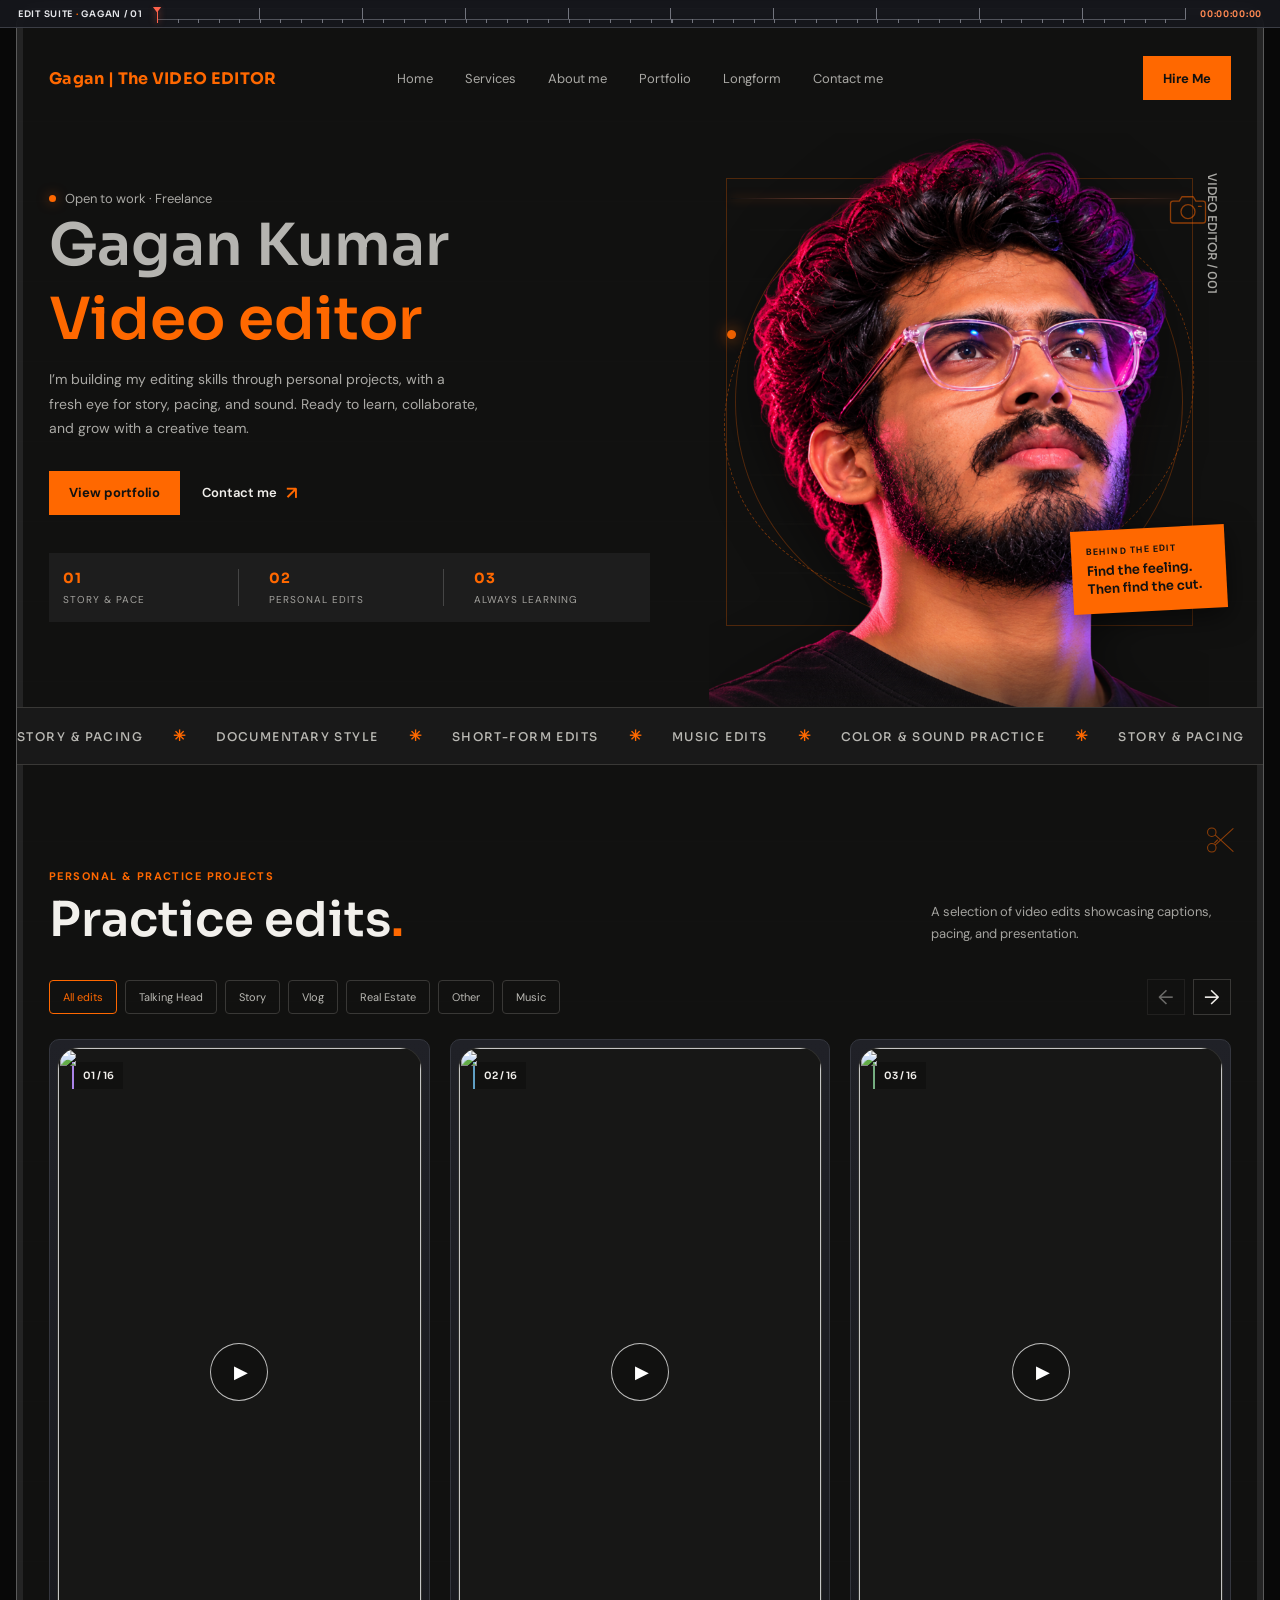
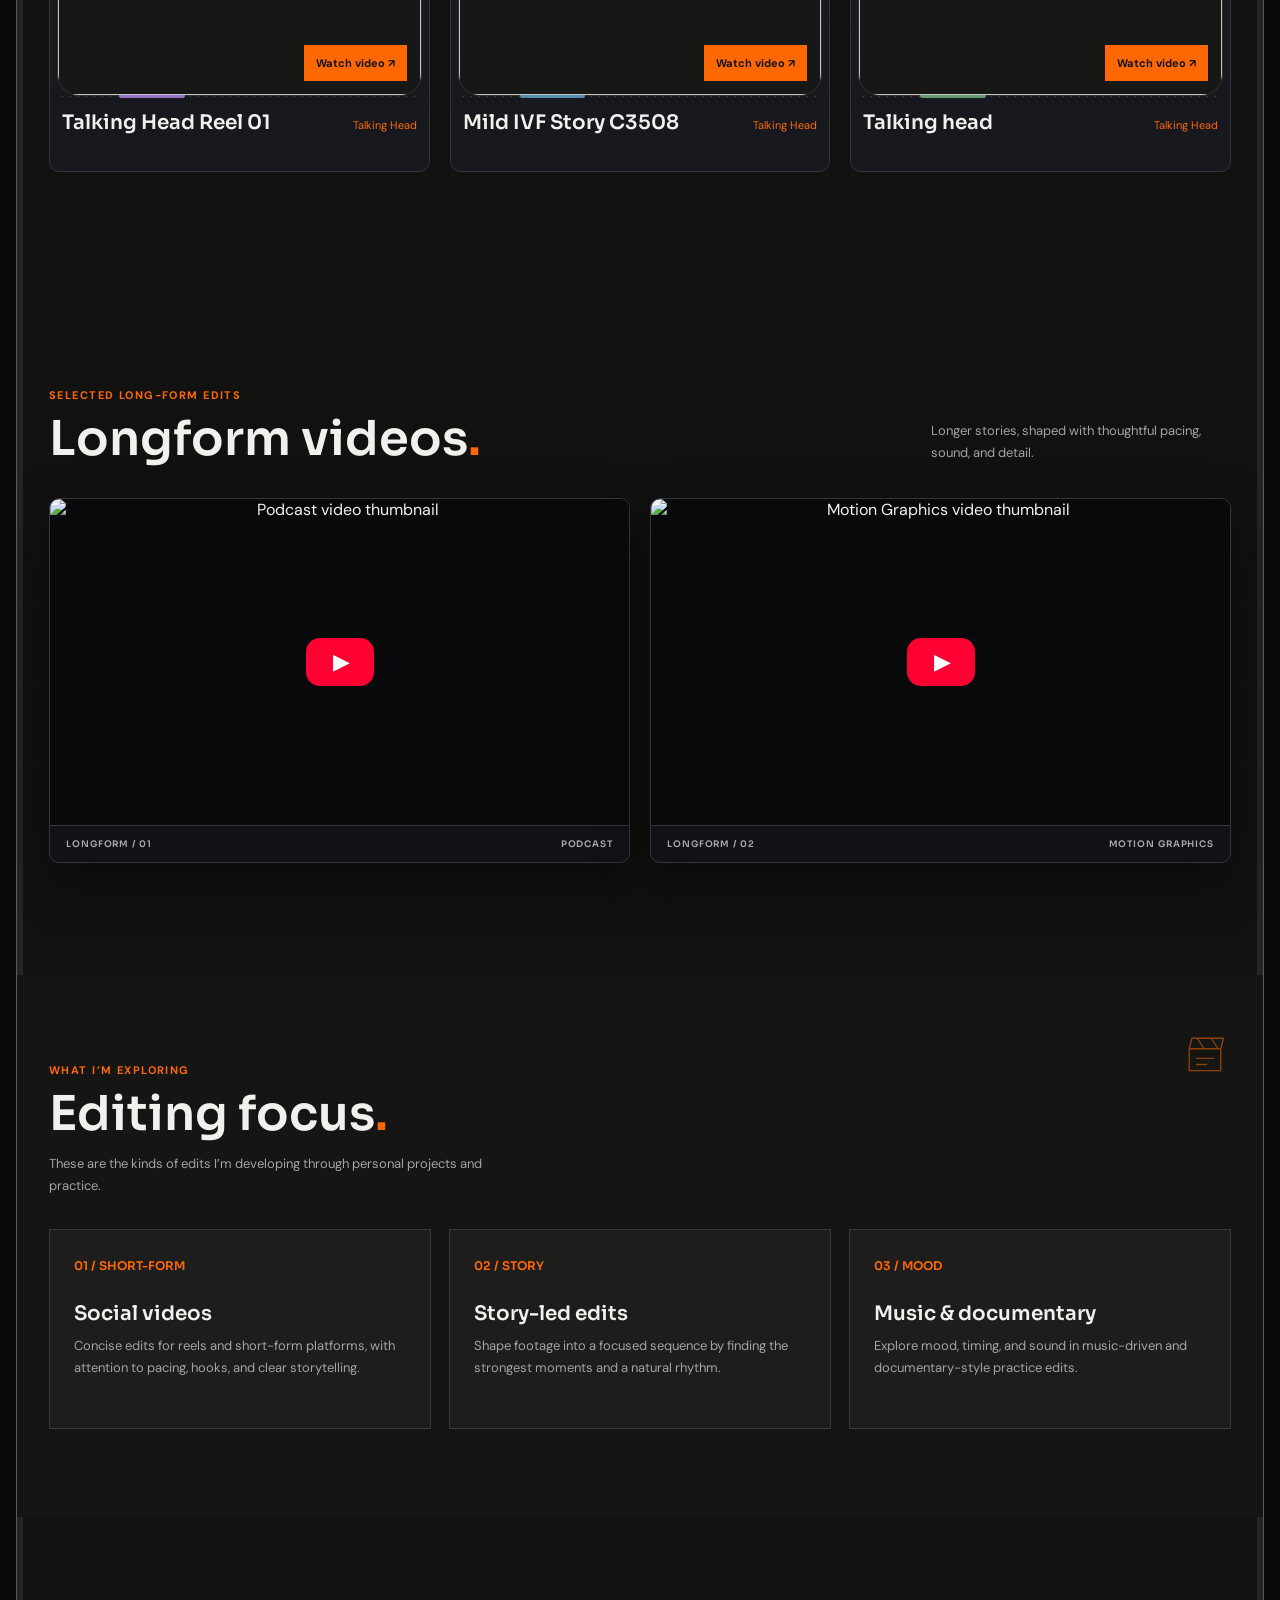
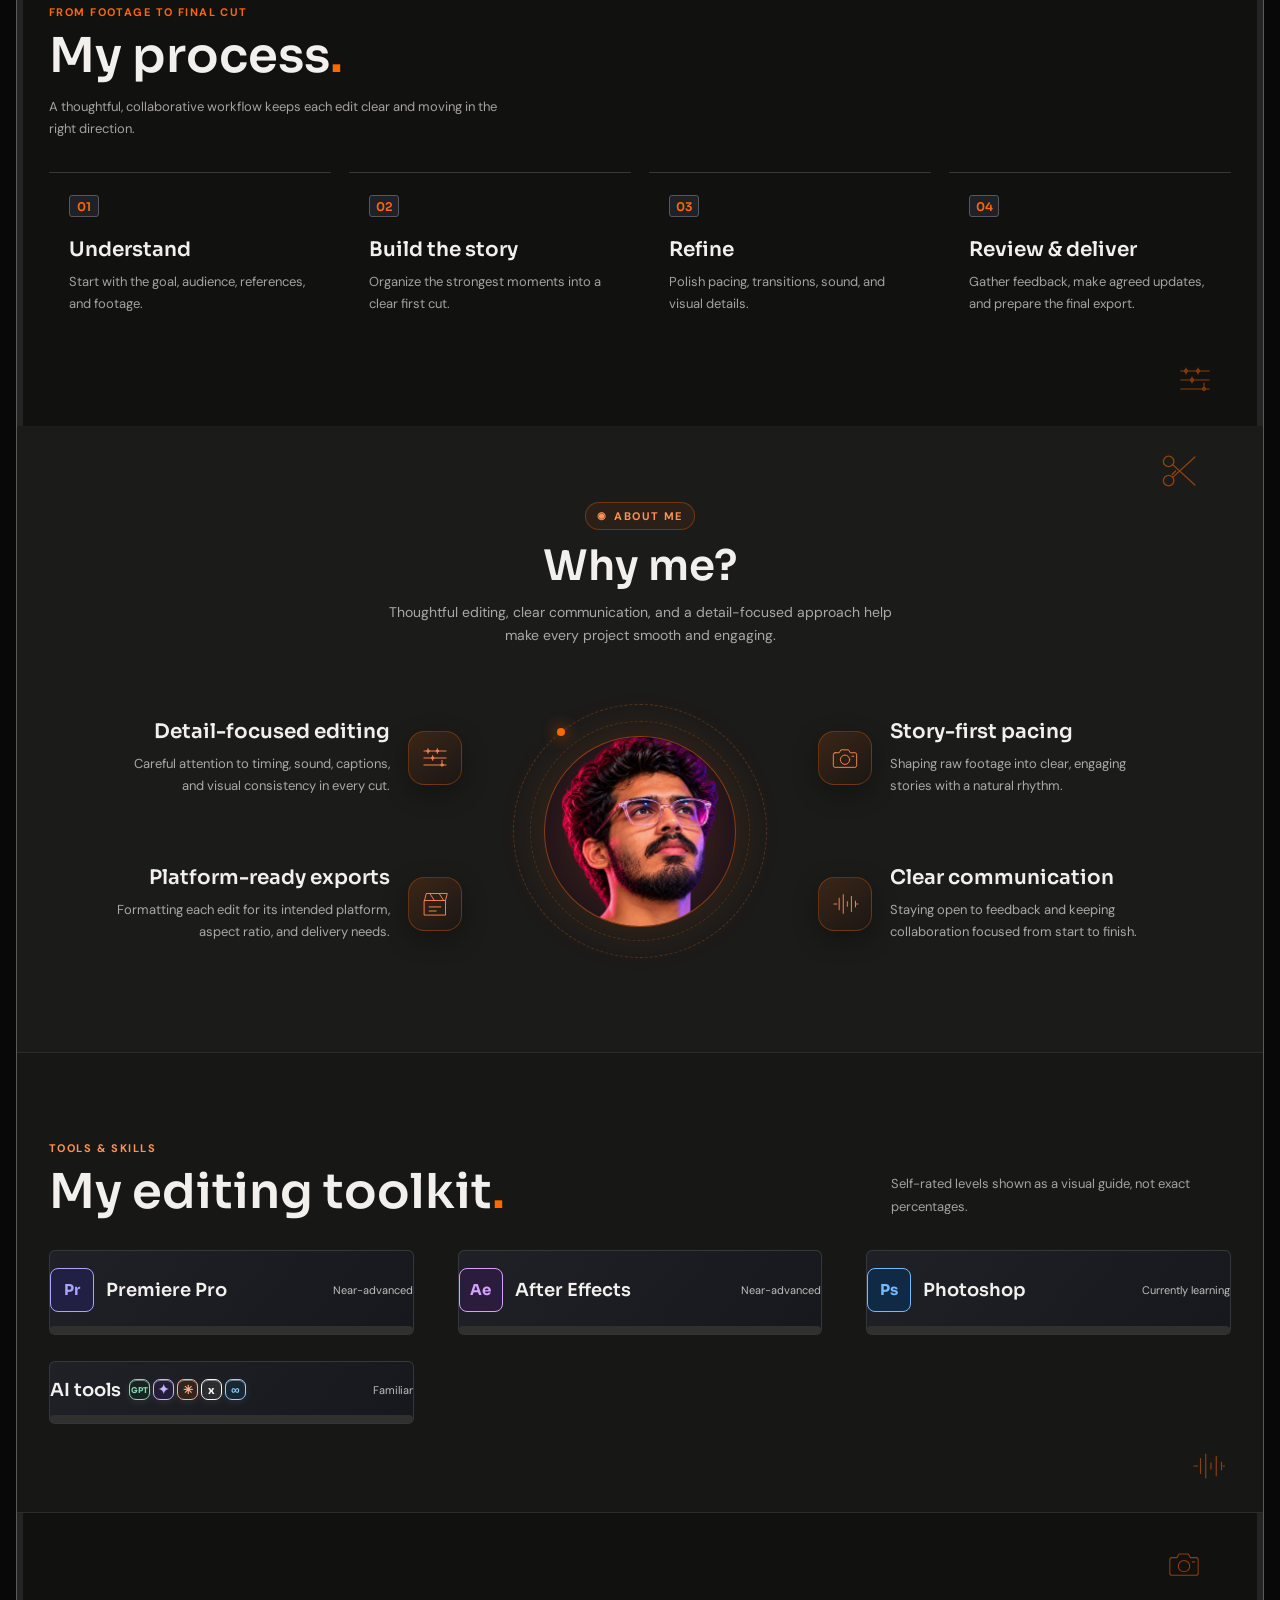
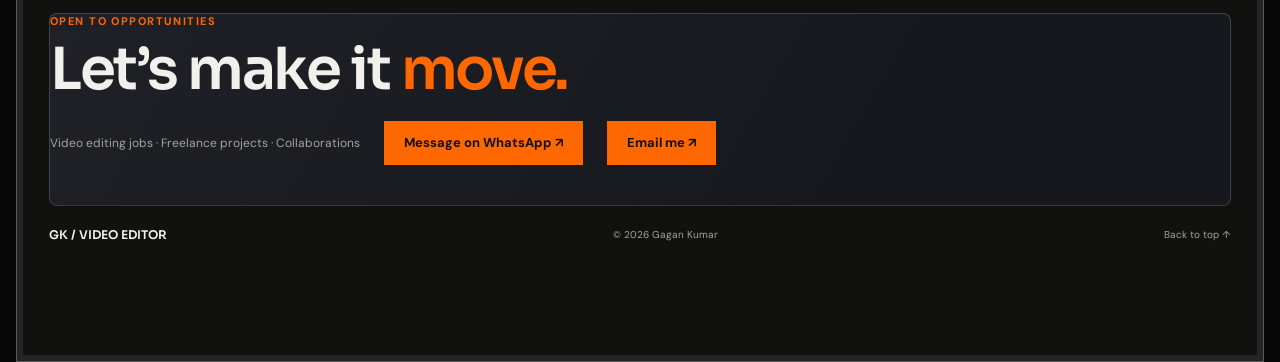
==== commit 5fcaeabd: "portfolio" ====
--- a/index.html
+++ b/index.html
@@ -9,417 +9,7 @@
   <link rel="preconnect" href="https://fonts.googleapis.com" />
   <link rel="preconnect" href="https://fonts.gstatic.com" crossorigin />
   <link href="https://fonts.googleapis.com/css2?family=DM+Sans:wght@400;500;600;700&family=Sora:wght@400;500;600;700&display=swap" rel="stylesheet" />
-  <style>
-    :root {
-      color-scheme: dark;
-      --ink: #111110;
-      --panel: #20201e;
-      --paper: #f2f0ec;
-      --muted: #a4a39f;
-      --line: #393836;
-      --lime: #ff6800;
-      --orange: #ff6800;
-      --display: "Sora", sans-serif;
-      --body: "DM Sans", sans-serif;
-    }
-
-    * { box-sizing: border-box; }
-    html { scroll-behavior: smooth; scroll-padding-top: 92px; }
-    body { margin: 0; background: #080808; color: var(--paper); font-family: var(--body); -webkit-font-smoothing: antialiased; }
-    a { color: inherit; text-decoration: none; }
-    button { color: inherit; font: inherit; }
-    img { display: block; width: 100%; }
-    .wrap { width: min(1240px, calc(100% - 64px)); margin-inline: auto; }
-    .eyebrow { color: var(--lime); font-size: 11px; font-weight: 700; letter-spacing: .13em; text-transform: uppercase; }
-    .section-title { margin: 12px 0 0; font: 600 48px/1.05 var(--display); letter-spacing: 0; }
-    .site-header { height: 82px; display: flex; align-items: center; position: relative; z-index: 5; }
-    .nav-row { display: grid; grid-template-columns: 1fr auto 1fr; align-items: center; gap: 28px; }
-    .wordmark { justify-self: start; display: inline-flex; align-items: center; gap: 10px; color: var(--lime); font: 700 16px var(--display); letter-spacing: .02em; }
-    .mark { display: none; }
-    .nav-links { justify-self: center; display: flex; align-items: center; gap: 32px; color: #aaa9a5; font-size: 13px; }
-    .nav-links a:hover, .nav-links a:focus-visible { color: var(--lime); }
-    .nav-cta, .button { display: inline-flex; align-items: center; justify-content: center; min-height: 44px; padding: 0 19px; border: 1px solid var(--lime); background: var(--lime); color: var(--ink); font-size: 13px; font-weight: 700; transition: background .2s, color .2s, transform .2s; }
-    .nav-cta { justify-self: end; }
-    .nav-cta:hover, .button:hover { background: transparent; color: var(--lime); transform: translateY(-2px); }
-    .menu-toggle { display: none; width: 42px; height: 42px; border: 1px solid var(--line); background: transparent; cursor: pointer; }
-
-    .hero { padding: 28px 0 50px; overflow: hidden; }
-    .hero-grid { display: grid; grid-template-columns: 1.05fr .95fr; gap: 38px; align-items: center; }
-    .hero-copy { position: relative; z-index: 1; }
-    .availability { display: inline-flex; align-items: center; gap: 9px; padding: 8px 0; color: #aaa9a5; font-size: 13px; }
-    .availability::before { content: ""; width: 7px; height: 7px; border-radius: 50%; background: var(--lime); box-shadow: 0 0 12px #ff680080; }
-    .hero-copy > .intro-name { margin: 2px 0 0; color: #b5b4b0; font: 600 58px/1 var(--display); letter-spacing: 0; }
-    h1 { max-width: 680px; margin: 16px 0 18px; color: var(--lime); font: 600 58px/1 var(--display); letter-spacing: 0; }
-    h1 span { color: var(--lime); }
-    .hero-copy > p { max-width: 430px; margin: 0; color: #aaa9a5; font-size: 14px; line-height: 1.75; }
-    .hero-actions { display: flex; flex-wrap: wrap; align-items: center; gap: 22px; margin-top: 30px; }
-    .text-link { display: inline-flex; align-items: center; gap: 9px; font-size: 13px; font-weight: 600; }
-    .text-link span { color: var(--lime); font-size: 18px; transition: transform .2s; }
-    .text-link:hover span { transform: translateX(4px); }
-    .hero-foot { display: flex; align-items: center; gap: 16px; margin-top: 58px; color: var(--muted); font-size: 11px; text-transform: uppercase; letter-spacing: .1em; }
-    .hero-foot::before { content: ""; width: 36px; height: 1px; background: var(--orange); }
-    .hero-art { min-height: 510px; position: relative; display: grid; place-items: center; }
-    .work-section, .services-section, .process-section, .approach, .tools-section, .contact { position: relative; }
-    .edit-motif { position: absolute; z-index: 2; width: 42px; height: 42px; color: var(--lime); opacity: .52; pointer-events: none; animation: motif-float 6s ease-in-out infinite; }
-    .edit-motif svg { display: block; width: 100%; height: 100%; fill: none; stroke: currentColor; stroke-width: 1.5; stroke-linecap: round; stroke-linejoin: round; }
-    .edit-motif--hero { top: 8%; right: 4%; animation-delay: -1.2s; }
-    .edit-motif--work { top: 58px; right: 2%; width: 34px; height: 34px; animation-delay: -3s; }
-    .edit-motif--services { top: 58px; right: 3%; animation-delay: -2s; }
-    .edit-motif--process { bottom: 28px; right: 4%; width: 36px; height: 36px; animation-delay: -4s; }
-    .edit-motif--about { top: 24px; right: 5%; animation-delay: -1.8s; }
-    .edit-motif--tools { bottom: 28px; right: 3%; width: 36px; height: 36px; animation-delay: -2.6s; }
-    .edit-motif--contact { top: 34px; right: 5%; width: 34px; height: 34px; animation-delay: -3.6s; }
-    @keyframes motif-float { 0%, 100% { transform: translateY(0) rotate(-7deg); } 50% { transform: translateY(-10px) rotate(7deg); } }
-    .hero-image-frame { position: absolute; width: 86%; aspect-ratio: 4 / 5; top: 22px; left: 4%; border: 1px solid #d8fa5255; }
-    .frame-label { position: absolute; z-index: 2; bottom: 34px; right: 0; width: 154px; padding: 15px; background: var(--lime); color: var(--ink); font: 600 13px/1.4 var(--display); }
-    .frame-label small { display: block; margin-bottom: 5px; font: 700 9px var(--body); letter-spacing: .12em; text-transform: uppercase; }
-    .art-index { position: absolute; top: 4%; right: 1%; color: #77796e; font: 500 12px var(--display); writing-mode: vertical-rl; }
-
-    .ticker { overflow: hidden; border-block: 1px solid var(--line); background: #eceee8; }
-    .ticker-inner { width: max-content; display: flex; gap: 30px; align-items: center; padding: 18px 0; animation: drift 28s linear infinite; }
-    .ticker span { color: #53564e; font: 500 12px var(--display); letter-spacing: .12em; text-transform: uppercase; }
-    .ticker b { color: var(--lime); font-size: 15px; }
-    @keyframes drift { to { transform: translateX(-50%); } }
-    .editor-ruler { --edit-progress: 0%; position: fixed; z-index: 20; top: 0; right: 0; left: 0; display: grid; grid-template-columns: auto minmax(90px, 1fr) auto; align-items: center; gap: 14px; height: 28px; padding: 0 18px; border-bottom: 1px solid #3b3d45; background: #17181ddd; color: #a9abb3; font: 600 9px var(--display); letter-spacing: .08em; backdrop-filter: blur(12px); }
-    .editor-ruler-project { color: #e5e6ea; white-space: nowrap; }
-    .editor-ruler-project span { color: var(--lime); }
-    .editor-ruler-scale { position: relative; height: 12px; border-bottom: 1px solid #51535b; background: repeating-linear-gradient(90deg,transparent 0 calc(10% - 1px),#72747d calc(10% - 1px) 10%); }
-    .editor-ruler-scale::before { position: absolute; right: 0; bottom: -4px; left: 0; height: 4px; background: repeating-linear-gradient(90deg,#72747d 0 1px,transparent 1px 2%); content: ""; }
-    .editor-ruler-playhead { position: absolute; top: -1px; bottom: -4px; left: var(--edit-progress); width: 1px; background: #ff624b; box-shadow: 0 0 7px #ff624b; transition: left .12s linear; }
-    .editor-ruler-playhead::before { position: absolute; top: 0; left: -4px; width: 9px; height: 6px; background: #ff624b; clip-path: polygon(0 0,100% 0,50% 100%); content: ""; }
-    .editor-ruler-timecode { color: #ff8952; font-variant-numeric: tabular-nums; white-space: nowrap; }
-    .site-header { margin-top: 28px; }
-    main { background-image: repeating-linear-gradient(0deg,transparent 0 79px,#ffffff03 80px); }
-    main > section:not(.hero) { border-top: 1px solid #363840; }
-    main > section:not(.hero)::before { position: absolute; top: -1px; right: 0; left: 0; height: 7px; background: repeating-linear-gradient(90deg,#656873 0 1px,transparent 1px 2%); content: ""; opacity: .36; pointer-events: none; }
-    main > section[id]::after { position: absolute; top: 18px; right: max(24px, calc((100vw - 1240px) / 2)); color: #777983; content: "SEQ  " attr(data-sequence); font: 600 9px var(--display); letter-spacing: .12em; }
-    .project-card { position: relative; padding: 7px; border: 1px solid #34363e; border-radius: 10px; background: linear-gradient(180deg,#202127,#17181d); }
-    .project-card:nth-child(4n + 1) { --clip-accent: #aa83e8; }
-    .project-card:nth-child(4n + 2) { --clip-accent: #5f9fc4; }
-    .project-card:nth-child(4n + 3) { --clip-accent: #74ad80; }
-    .project-card:nth-child(4n + 4) { --clip-accent: #d39b55; }
-    .project-image-wrap { border: 1px solid #ffffff12; border-radius: 6px; }
-    .project-number { border-left: 2px solid var(--clip-accent); }
-    .project-info { position: relative; min-height: 47px; padding: 12px 5px 4px; }
-    .project-info::before { position: absolute; top: 0; right: 5px; left: 5px; height: 1px; background: repeating-linear-gradient(90deg,#62646d 0 1px,transparent 1px 8px); content: ""; opacity: .6; }
-    .project-info::after { position: absolute; top: -2px; left: 17%; width: 18%; height: 4px; border-radius: 2px; background: var(--clip-accent); content: ""; opacity: .85; }
-    .filter-button { border-radius: 4px; background: #191a1f; }
-    .service-card, .process-card, .tool-card { position: relative; }
-    .service-card { border-left: 2px solid #aa83e8; background: linear-gradient(110deg,#202127,#1d1d1b 40%); }
-    .process-card { border-top: 1px solid #555760; }
-    .process-number { display: inline-flex; min-width: 30px; min-height: 22px; align-items: center; justify-content: center; border: 1px solid #555760; border-radius: 3px; background: #202127; }
-    .tool-card { padding: 17px 12px 12px; border: 1px solid #34363e; border-radius: 6px; background: linear-gradient(130deg,#202127,#17181d); }
-    .contact-panel { position: relative; overflow: hidden; border: 1px solid #41434c; border-radius: 8px; background: linear-gradient(120deg,#202127,#17181d 70%); }
-    @media (max-width: 600px) {
-      .editor-ruler { grid-template-columns: auto minmax(40px, 1fr) auto; gap: 8px; height: 25px; padding: 0 9px; font-size: 8px; }
-      .editor-ruler-project { font-size: 8px; letter-spacing: .03em; }
-      main > section[id]::after { top: 12px; right: 18px; font-size: 8px; }
-      .project-card { padding: 5px; border-radius: 7px; }
-      .project-info { min-height: 44px; }
-    }
-
-    .work-section { padding: 104px 0 112px; }
-    .section-head { display: flex; justify-content: space-between; align-items: end; gap: 24px; margin-bottom: 34px; }
-    .section-head p { max-width: 300px; margin: 0; color: var(--muted); font-size: 13px; line-height: 1.7; }
-    .reel-toolbar { display: flex; align-items: center; justify-content: space-between; gap: 16px; margin-bottom: 24px; }
-    .filters { display: flex; gap: 8px; margin-bottom: 0; }
-    .filter-button { min-height: 34px; padding: 0 13px; border: 1px solid var(--line); background: transparent; color: #55574f; font-size: 11px; cursor: pointer; }
-    .filter-button[aria-pressed="true"], .filter-button:hover { border-color: var(--lime); color: var(--lime); }
-    .project-grid { display: grid; grid-template-columns: repeat(3, minmax(0, 1fr)); gap: 28px 20px; }
-    .project-grid.is-carousel { display: flex; flex-wrap: nowrap; gap: 20px; overflow-x: auto; scroll-behavior: smooth; scroll-snap-type: x mandatory; scrollbar-width: none; }
-    .project-grid.is-carousel::-webkit-scrollbar { display: none; }
-    .project-card { min-width: 0; }
-    .project-grid.is-carousel .project-card { flex: 0 0 calc((100% - 40px) / 3); scroll-snap-align: start; }
-    .project-image-wrap { position: relative; overflow: hidden; background: var(--panel); aspect-ratio: 9 / 16; border-radius: 22px; }
-    .project-image { width: 100%; height: 100%; object-fit: cover; transition: transform .55s cubic-bezier(.2,.7,.2,1), filter .3s; filter: saturate(.84); }
-    .project-card:hover .project-image { transform: scale(1.035); filter: saturate(1); }
-    .project-number { position: absolute; top: 14px; left: 14px; padding: 7px 9px; background: var(--ink); color: var(--paper); font: 600 10px var(--display); }
-    .project-open { position: absolute; right: 14px; bottom: 14px; display: inline-flex; align-items: center; justify-content: center; min-height: 36px; padding: 0 12px; border: 0; background: var(--lime); color: white; font-size: 11px; font-weight: 700; cursor: pointer; }
-    .project-video { position: absolute; inset: 0; width: 100%; height: 100%; border: 0; background: #000; }
-    .project-video[hidden] { display: none; }
-    .project-poster { position: absolute; inset: 0; width: 100%; height: 100%; overflow: hidden; padding: 0; border: 0; background: #171716; color: var(--paper); text-align: left; cursor: pointer; }
-    .project-poster-image { position: absolute; inset: 0; width: 100%; height: 100%; object-fit: cover; filter: saturate(.8) contrast(1.08); transition: transform .4s, filter .3s; z-index: 0; }
-    .project-poster:hover .project-poster-image { transform: scale(1.035); filter: brightness(.82) saturate(.8) contrast(1.08); }
-    .project-poster-art { position: absolute; inset: 0; width: 100%; height: 100%; z-index: 0; }
-    .project-poster-label, .project-poster-copy, .project-poster-play { position: relative; z-index: 1; }
-    .project-poster-label, .project-poster-copy { display: none; }
-    .project-poster-label { position: absolute; top: 18px; left: 18px; color: #fff; font: 700 10px var(--body); letter-spacing: .16em; }
-    .project-poster-copy { position: absolute; right: 22px; bottom: 82px; left: 22px; display: grid; gap: 10px; text-shadow: 0 2px 18px #0009; }
-    .project-poster-copy small { color: #ff9b60; font-size: 10px; font-weight: 700; letter-spacing: .16em; }
-    .project-poster-copy strong { font: 700 clamp(24px, 4vw, 42px)/.98 var(--display); letter-spacing: -.04em; }
-    .project-poster-play { position: absolute; top: 50%; left: 50%; display: grid; width: 58px; height: 58px; place-items: center; padding-left: 4px; transform: translate(-50%, -50%); border: 1px solid #ffffffb8; border-radius: 50%; background: #111110c9; color: white; font-size: 18px; transition: background .2s, transform .2s; }
-    .project-poster:hover .project-poster-play { transform: translate(-50%, -50%) scale(1.08); background: var(--lime); color: var(--ink); }
-    .project-poster .project-poster-label, .project-poster .project-poster-copy { display: none; }
-    .project-info { display: flex; justify-content: space-between; gap: 16px; align-items: baseline; padding-top: 14px; }
-    .project-info h3 { margin: 0; font: 600 20px var(--display); }
-    .project-info p { margin: 0; color: var(--muted); font-size: 11px; }
-    .project-type { color: var(--lime) !important; text-align: right; }
-    .project-card[hidden] { display: none; }
-    .reel-controls { display: flex; gap: 8px; }
-    .reel-controls[hidden] { display: none; }
-    .reel-controls button { width: 38px; height: 36px; border: 1px solid var(--line); background: transparent; color: var(--paper); font-size: 20px; cursor: pointer; }
-    .reel-controls button:hover:not(:disabled) { border-color: var(--lime); color: var(--lime); }
-    .reel-controls button:disabled { opacity: .4; cursor: default; }
-    @media (max-width: 980px) {
-      .project-grid { grid-template-columns: repeat(2, minmax(0, 1fr)); gap: 24px 16px; }
-      .project-grid.is-carousel .project-card { flex-basis: calc((100% - 16px) / 2); }
-    }
-    @media (max-width: 600px) {
-      .project-grid { grid-template-columns: repeat(2, minmax(0, 1fr)); gap: 20px 12px; }
-      .reel-toolbar { align-items: flex-start; flex-direction: column; }
-      .filters { width: 100%; }
-      .reel-controls { align-self: flex-end; }
-      .project-grid.is-carousel .project-card { flex-basis: calc((100% - 12px) / 2); }
-      .project-image-wrap { border-radius: 16px; }
-      .edit-motif { width: 30px; height: 30px; opacity: .38; }
-      .edit-motif--work, .edit-motif--services, .edit-motif--about, .edit-motif--contact { display: none; }
-      .edit-motif--process, .edit-motif--tools { right: 18px; bottom: 18px; }
-      .edit-motif--hero { top: 3%; right: 2%; }
-      .project-info { display: block; padding-top: 10px; }
-      .project-info h3 { font-size: 14px; }
-      .project-info p { margin-top: 5px; text-align: left; }
-      .project-number { top: 8px; left: 8px; padding: 5px 7px; }
-      .project-open { right: 8px; bottom: 8px; min-height: 31px; padding: 0 9px; font-size: 10px; }
-      .services-section, .process-section { padding: 62px 0; }
-      .service-grid, .process-grid { grid-template-columns: 1fr; gap: 12px; }
-      .service-card { min-height: 0; padding: 20px; }
-      .service-card h3 { margin-top: 18px; }
-      .process-card { padding: 18px 0; }
-    }
-
-    .approach { padding: 76px 0 84px; overflow: hidden; background: #101010; color: var(--paper); }
-    .approach-grid { display: block; }
-    .about-heading { max-width: 650px; margin: 0 auto 46px; text-align: center; }
-    .about-heading .eyebrow { display: inline-flex; align-items: center; gap: 7px; padding: 6px 11px; border: 1px solid #ff680055; border-radius: 20px; background: #ff680012; color: #ff8952; }
-    .about-heading .eyebrow::before { content: "◉"; font-size: 10px; }
-    .about-heading .section-title { max-width: none; margin-top: 14px; font-size: 42px; }
-    .about-heading > p { max-width: 540px; margin: 13px auto 0; color: #aaa9a5; font-size: 14px; line-height: 1.7; }
-    .about-showcase { display: grid; grid-template-columns: minmax(0, 1fr) 280px minmax(0, 1fr); grid-template-rows: repeat(2, minmax(128px, auto)); gap: 18px 38px; align-items: center; max-width: 1050px; margin: 0 auto; }
-    .about-feature { display: flex; align-items: center; gap: 18px; min-width: 0; }
-    .about-feature--left { text-align: right; }
-    .about-feature--top-left { grid-column: 1; grid-row: 1; }
-    .about-feature--bottom-left { grid-column: 1; grid-row: 2; }
-    .about-feature--top-right { grid-column: 3; grid-row: 1; }
-    .about-feature--bottom-right { grid-column: 3; grid-row: 2; }
-    .about-feature-copy { flex: 1; }
-    .about-feature h3 { margin: 0 0 9px; font: 600 20px/1.2 var(--display); }
-    .about-feature p { margin: 0; color: #aaa9a5; font-size: 13px; line-height: 1.65; }
-    .about-feature-icon { display: grid; width: 54px; height: 54px; flex: 0 0 54px; place-items: center; border: 1px solid #ff68004d; border-radius: 16px; background: linear-gradient(145deg,#ff680025,#1b1716); color: #ff8952; box-shadow: 0 8px 26px #0005; animation: motif-float 6s ease-in-out infinite; }
-    .about-feature--top-left .about-feature-icon { animation-delay: -1.3s; }
-    .about-feature--top-right .about-feature-icon { animation-delay: -3.2s; }
-    .about-feature--bottom-left .about-feature-icon { animation-delay: -2.4s; }
-    .about-feature--bottom-right .about-feature-icon { animation-delay: -4.1s; }
-    .about-feature-icon svg { width: 28px; height: 28px; fill: none; stroke: currentColor; stroke-width: 1.6; stroke-linecap: round; stroke-linejoin: round; }
-    .about-portrait { position: relative; grid-column: 2; grid-row: 1 / span 2; display: grid; width: 254px; aspect-ratio: 1; place-items: center; justify-self: center; border: 1px dashed #ff68004a; border-radius: 50%; animation: about-orbit 36s linear infinite; }
-    .about-portrait::before { position: absolute; inset: 16px; border: 1px dashed #ff680038; border-radius: 50%; content: ""; }
-    .about-portrait::after { position: absolute; top: 9%; left: 17%; width: 8px; height: 8px; border-radius: 50%; background: #ff6800; box-shadow: 0 0 15px #ff6800; content: ""; }
-    .about-portrait img { position: relative; z-index: 1; width: 76%; height: 76%; border: 1px solid #ff680078; border-radius: 50%; background: radial-gradient(circle, #ff680038, #24151b 70%); object-fit: cover; object-position: center 18%; box-shadow: 0 0 48px #ff680027; animation: about-counter-orbit 36s linear infinite; }
-    @keyframes about-orbit { to { transform: rotate(360deg); } }
-    @keyframes about-counter-orbit { to { transform: rotate(-360deg); } }
-    .services-section, .process-section { padding: 88px 0; }
-    .services-section { background: #151514; }
-    .services-head, .process-head { margin-bottom: 32px; }
-    .services-head p, .process-head p { max-width: 460px; margin: 14px 0 0; color: var(--muted); font-size: 13px; line-height: 1.7; }
-    .service-grid { display: grid; grid-template-columns: repeat(3, minmax(0, 1fr)); gap: 18px; }
-    .service-card { min-height: 200px; padding: 24px; border: 1px solid var(--line); background: #1d1d1b; }
-    .service-number, .process-number { color: var(--lime); font: 600 12px var(--display); }
-    .service-card h3, .process-card h3 { margin: 26px 0 9px; font: 600 20px var(--display); }
-    .service-card p, .process-card p { margin: 0; color: var(--muted); font-size: 13px; line-height: 1.7; }
-    .process-grid { display: grid; grid-template-columns: repeat(4, minmax(0, 1fr)); gap: 18px; }
-    .process-card { padding: 22px 20px; border-top: 1px solid var(--line); }
-    .process-card h3 { margin-top: 20px; }
-    .tools-section { padding: 88px 0; background: #171716; border-block: 1px solid #2c2c2a; }
-    .tools-head { display: flex; justify-content: space-between; align-items: end; gap: 24px; margin-bottom: 32px; }
-    .tools-head p { max-width: 340px; margin: 0; color: var(--muted); font-size: 13px; line-height: 1.7; }
-    .tool-grid { display: grid; grid-template-columns: repeat(auto-fit, minmax(min(100%, 280px), 1fr)); gap: 26px 44px; }
-    .tool-card { padding: 17px 0 0; border-top: 1px solid var(--line); }
-    .tool-card-head { display: flex; align-items: center; justify-content: space-between; gap: 12px; margin-bottom: 14px; }
-    .tool-title { display: flex; min-width: 0; align-items: center; gap: 12px; }
-    .tool-logo { display: grid; width: 44px; height: 44px; flex: 0 0 44px; place-items: center; border: 1px solid currentColor; border-radius: 8px; font: 700 15px var(--display); }
-    .tool-logo--premiere { color: #aaa4ff; background: #221f44; }
-    .tool-logo--after-effects { color: #d3a2ff; background: #2b1c3d; }
-    .tool-logo--photoshop { color: #75baff; background: #102a45; }
-    .tool-logo--ai { color: #ffbd66; background: #38250f; }
-    .tool-title--ai { gap: 8px; }
-    .ai-brand-row { display: flex; flex: 0 0 auto; gap: 3px; }
-    .ai-brand { display: grid; width: 21px; height: 21px; place-items: center; border: 1px solid currentColor; border-radius: 7px; background-color: rgba(255,255,255,.08); backdrop-filter: blur(8px); box-shadow: inset 0 1px 0 rgba(255,255,255,.38), 0 2px 8px rgba(255,255,255,.08); font: 700 8px var(--display); }
-    .ai-brand--chatgpt { color: #8bd5b2; background-color: rgba(20,40,32,.52); }
-    .ai-brand--gemini { color: #c5b4ff; background-color: rgba(43,31,75,.56); font-size: 13px; }
-    .ai-brand--claude { color: #ffad8a; background-color: rgba(66,39,28,.58); font-size: 12px; }
-    .ai-brand--grok { color: #f5f5f5; background-color: rgba(55,55,55,.64); font-size: 11px; }
-    .ai-brand--copilot { color: #8ed5ff; background-color: rgba(20,48,67,.58); font-size: 12px; }
-    .tool-card h3 { margin: 0; font: 600 18px var(--display); }
-    .tool-level-label { color: #c0bfbb; font-size: 11px; }
-    .tool-meter { height: 8px; overflow: hidden; border-radius: 8px; background: #30302e; }
-    .tool-meter span { position: relative; display: block; width: 100%; height: 100%; overflow: hidden; border-radius: inherit; background: linear-gradient(90deg,#d94c00,var(--lime),#ff985c); box-shadow: 0 0 12px #ff680066; transform: scaleX(0); transform-origin: left; transition: transform 1.1s cubic-bezier(.16, 1, .3, 1); transition-delay: var(--delay, 0ms); }
-    .tool-meter span::after { position: absolute; top: 0; bottom: 0; left: -45%; width: 36%; background: linear-gradient(90deg,transparent,#fff9,transparent); content: ""; opacity: 0; transform: skewX(-20deg); }
-    .tools-section.is-visible .tool-meter span { transform: scaleX(var(--level)); }
-    .tools-section.is-visible .tool-meter span::after { animation: tool-meter-shine 1s ease-out var(--delay, 0ms) both; }
-    @keyframes tool-meter-shine { 0% { left: -45%; opacity: 0; } 20% { opacity: .8; } 100% { left: 120%; opacity: 0; } }
-
-    .contact { padding: 100px 0 92px; }
-    .contact-panel { display: flex; align-items: end; justify-content: space-between; gap: 30px; padding-bottom: 40px; border-bottom: 1px solid var(--line); }
-    .contact h2 { max-width: 700px; margin: 12px 0 0; font: 600 58px/1.02 var(--display); letter-spacing: -.04em; }
-    .contact h2 span { color: var(--lime); }
-    .contact-details { display: flex; flex-wrap: wrap; align-items: center; gap: 14px 24px; margin-top: 22px; color: var(--muted); font-size: 12px; }
-    .contact-details a { color: var(--paper); border-bottom: 1px solid var(--lime); padding-bottom: 3px; }
-    .contact-details .button { border: 1px solid var(--lime); padding-bottom: 0; color: var(--ink); }
-    footer { display: flex; align-items: center; justify-content: space-between; gap: 20px; padding: 21px 0 27px; color: var(--muted); font-size: 10px; }
-    .footer-mark { color: var(--paper); font: 600 12px var(--display); }
-    .reveal { animation: rise .7s both; }
-    .hero-art { animation-delay: .12s; }
-    @keyframes rise { from { opacity: 0; transform: translateY(16px); } to { opacity: 1; transform: translateY(0); } }
-
-    @media (max-width: 820px) {
-      .wrap { width: min(100% - 40px, 620px); }
-      .nav-links { gap: 18px; }
-      .nav-cta { display: none; }
-      .hero { padding: 56px 0 66px; }
-      .hero-grid { grid-template-columns: 1fr .82fr; gap: 20px; }
-      h1 { font-size: 58px; }
-      .hero-art { min-height: 400px; }
-      .hero-foot { margin-top: 38px; }
-      .about-showcase { grid-template-columns: minmax(0, 1fr) 220px minmax(0, 1fr); gap: 18px 20px; }
-      .about-portrait { width: 210px; }
-      .about-feature { gap: 11px; }
-      .about-feature-icon { width: 46px; height: 46px; flex-basis: 46px; border-radius: 13px; }
-      .about-feature h3 { font-size: 17px; }
-      .about-feature p { font-size: 12px; }
-      .service-grid { grid-template-columns: repeat(2, minmax(0, 1fr)); }
-      .process-grid { grid-template-columns: repeat(2, minmax(0, 1fr)); }
-      .tools-section { padding: 68px 0; }
-      .tool-grid { gap: 24px 28px; }
-      .contact h2 { font-size: 48px; }
-    }
-    @media (max-width: 600px) {
-      .wrap { width: calc(100% - 36px); }
-      .site-header { height: 70px; }
-      .menu-toggle { display: grid; place-items: center; }
-      .menu-toggle span, .menu-toggle span::before, .menu-toggle span::after { display: block; width: 16px; height: 1px; background: var(--paper); position: relative; }
-      .menu-toggle span::before, .menu-toggle span::after { content: ""; position: absolute; left: 0; }
-      .menu-toggle span::before { top: -5px; }
-      .menu-toggle span::after { top: 5px; }
-      .nav-links { display: none; position: absolute; top: 69px; left: 0; right: 0; padding: 18px 22px 22px; background: var(--ink); border-bottom: 1px solid var(--line); flex-direction: column; align-items: flex-start; gap: 20px; }
-      .nav-links.is-open { display: flex; }
-      .hero { padding: 42px 0 54px; }
-      .hero-grid { grid-template-columns: 1fr; gap: 28px; }
-      h1 { max-width: 440px; margin-top: 20px; font-size: 54px; }
-      .hero-copy > p { font-size: 14px; }
-      .hero-actions { gap: 18px; margin-top: 23px; }
-      .hero-foot { margin-top: 30px; }
-      .hero-art { min-height: 0; width: min(100%, 390px); justify-self: center; }
-      .hero-image-frame { width: 84%; }
-      .hero-image-frame { top: 14px; left: 3%; }
-      .frame-label { bottom: 18px; width: 140px; }
-      .art-index { right: 0; }
-      .ticker-inner { padding: 15px 0; }
-      .work-section { padding: 72px 0 78px; }
-      .section-title { font-size: 38px; }
-      .section-head { display: block; margin-bottom: 25px; }
-      .section-head p { margin-top: 12px; }
-      .filters { flex-wrap: wrap; overflow: visible; padding-bottom: 0; }
-      .filter-button { flex: 0 0 auto; }
-      .project-grid { grid-template-columns: repeat(2, minmax(0, 1fr)); gap: 20px 12px; }
-      .project-info h3 { font-size: 18px; }
-      .approach { padding: 64px 0; }
-      .about-heading { margin-bottom: 30px; }
-      .about-heading .section-title { font-size: 37px; }
-      .about-heading > p { font-size: 13px; }
-      .about-showcase { grid-template-columns: repeat(2, minmax(0, 1fr)); grid-template-rows: auto; gap: 23px 15px; }
-      .about-portrait { grid-column: 1 / -1; grid-row: 1; width: min(64vw, 230px); margin-bottom: 6px; }
-      .about-feature--top-left, .about-feature--bottom-left, .about-feature--top-right, .about-feature--bottom-right { grid-column: auto; grid-row: auto; }
-      .about-feature { display: block; text-align: left; }
-      .about-feature-icon { width: 42px; height: 42px; margin-bottom: 13px; }
-      .about-feature-icon svg { width: 23px; height: 23px; }
-      .about-feature h3 { font-size: 15px; }
-      .about-feature p { font-size: 12px; }
-      .tools-section { padding: 62px 0; }
-      .tools-head { display: block; margin-bottom: 25px; }
-      .tools-head p { margin-top: 12px; }
-      .tool-grid { grid-template-columns: 1fr; gap: 22px; }
-      .contact { padding: 72px 0 58px; }
-      .contact-panel { display: block; padding-bottom: 28px; }
-      .contact h2 { font-size: 44px; }
-      .contact-panel .button { margin-top: 25px; }
-      .contact-details { flex-wrap: wrap; gap: 14px 20px; }
-      footer { align-items: flex-start; flex-direction: column; gap: 8px; }
-    }
-    @media (prefers-reduced-motion: reduce) {
-      *, *::before, *::after { scroll-behavior: auto !important; animation-duration: .01ms !important; animation-iteration-count: 1 !important; transition-duration: .01ms !important; }
-      .editing-timeline-playhead { animation: none; left: 48px; }
-    }
-    .site-shell { width: min(1440px, calc(100% - 32px)); min-height: calc(100vh - 8px); margin: 8px auto 0; overflow: hidden; border: 1px solid #5a5a5a; border-radius: 18px 18px 0 0; background: var(--ink); box-shadow: inset 0 0 0 6px #242424; }
-    .site-header { border: 0; }
-    .nav-row { display: grid; grid-template-columns: 1fr auto 1fr; }
-    .wordmark { justify-self: start; color: var(--lime); }
-    .mark { display: none; }
-    .nav-links { justify-self: center; color: #aaa9a5; }
-    .nav-cta, .button { border-color: var(--lime); background: var(--lime); color: var(--ink); }
-    .nav-cta { justify-self: end; }
-    .nav-cta:hover, .button:hover { color: var(--lime); }
-    .hero { padding: 28px 0 50px; }
-    .hero-grid { grid-template-columns: 1.05fr .95fr; gap: 38px; }
-    .availability { padding: 8px 0; color: #aaa9a5; }
-    .availability::before { background: var(--lime); box-shadow: 0 0 12px #ff680080; }
-    .hero-copy > .intro-name { margin: 2px 0 0; color: #b5b4b0; font: 600 58px/1 var(--display); letter-spacing: 0; }
-    h1 { margin: 16px 0 18px; color: var(--lime); font-size: 58px; letter-spacing: 0; }
-    h1 span { color: var(--lime); }
-    .hero-copy > p { color: #aaa9a5; }
-    .hero-foot { display: grid; grid-template-columns: repeat(3, 1fr); margin-top: 38px; padding: 16px 0; background: #1d1d1d; color: var(--muted); font-size: 10px; }
-    .hero-foot::before { display: none; }
-    .hero-foot span { padding: 0 14px; border-right: 1px solid #454545; }
-    .hero-foot span:last-child { border: 0; }
-    .hero-foot strong { display: block; margin-bottom: 6px; color: var(--lime); font: 700 14px var(--display); }
-    .hero-art { min-height: 430px; }
-    .hero-art::before { content: ""; position: absolute; width: 88%; aspect-ratio: 1; border-radius: 50%; background: #1c1c1c; }
-    .hero-image-frame, .frame-label, .art-index { display: none; }
-    .ticker { background: #191919; }
-    .ticker span, .filter-button { color: #b9b8b3; }
-    .project-open { color: var(--ink); }
-    :where(a, button, iframe):focus-visible { outline: 3px solid var(--lime); outline-offset: 4px; }
-    .approach { background: #1b1b1a; color: var(--paper); }
-    .approach .eyebrow, .tools-section .eyebrow { color: #ff9353; }
-    .approach-copy > p { color: #c0bfbb; }
-    @media (max-width: 1000px) {
-      .hero-copy > .intro-name, h1 { font-size: 48px; }
-    }
-    @media (max-width: 820px) {
-      .nav-links { gap: 18px; }
-      .hero-grid { grid-template-columns: 1.05fr .95fr; gap: 20px; }
-      .hero-copy > .intro-name, h1 { font-size: 40px; }
-    }
-    @media (max-width: 600px) {
-      .site-shell { width: calc(100% - 16px); margin-top: 8px; border-radius: 14px 14px 0 0;       }
-      .nav-row { grid-template-columns: 1fr auto; }
-      .nav-links { color: #aaa9a5; }
-      .hero { padding-top: 30px; }
-      .hero-grid { grid-template-columns: 1fr; }
-      .hero-copy > .intro-name, h1 { font-size: clamp(34px, 10.8vw, 42px); }
-      .hero-foot span { padding-inline: 9px; }
-    }
-    .hero-art { height: 510px; min-height: 0; isolation: isolate; }
-    .hero-art::before { z-index: 0; width: 82%; border: 1px solid #ff68004d; background: radial-gradient(ellipse, #ff680018, transparent 68%); animation: hero-halo 7s ease-in-out infinite; }
-    .hero-art::after { position: absolute; z-index: 0; inset: 10% 2% 7%; background: repeating-linear-gradient(0deg, transparent 0 47px, #ffffff16 48px, transparent 49px); content: ""; opacity: .35; mask-image: linear-gradient(90deg, transparent, #000 20%, #000 80%, transparent); pointer-events: none; }
-    .hero-orbit { position: absolute; z-index: 1; width: 88%; height: 76%; border: 1px dashed #ff680066; border-radius: 50%; transform: rotate(-18deg); animation: hero-orbit 26s linear infinite; }
-    .hero-orbit::before { position: absolute; top: 14%; left: 8%; width: 9px; height: 9px; border-radius: 50%; background: #ff6800; box-shadow: 0 0 16px #ff6800; content: ""; }
-    .hero-scanline { position: absolute; z-index: 1; top: 10%; right: 8%; left: 8%; height: 1px; background: linear-gradient(90deg, transparent, #ff805e, transparent); box-shadow: 0 0 10px #ff680080; animation: hero-scan 6s ease-in-out infinite alternate; }
-    .hero-portrait { position: relative; z-index: 2; width: auto; max-width: 92%; height: 100%; object-fit: contain; object-position: center bottom; transform: translateY(-14px); -webkit-mask-image: linear-gradient(to bottom, #000 0%, #000 82%, transparent 100%); mask-image: linear-gradient(to bottom, #000 0%, #000 82%, transparent 100%); filter: drop-shadow(0 16px 30px #0008) saturate(1.04); }
-    .hero-image-frame { display: block; top: 6%; left: 7%; width: 86%; height: 88%; aspect-ratio: auto; border: 1px solid #ff680044; }
-    .frame-label { display: block; z-index: 3; right: 1%; bottom: 9%; box-shadow: 0 8px 28px #0008; transform: rotate(-3deg); }
-    .art-index { display: block; z-index: 3; top: 5%; right: 2%; color: #aaa9a5; }
-    @keyframes hero-orbit { to { transform: rotate(342deg); } }
-    @keyframes hero-halo { 0%, 100% { opacity: .58; transform: scale(.96); } 50% { opacity: 1; transform: scale(1.04); } }
-    @keyframes hero-scan { from { top: 13%; opacity: .28; } to { top: 84%; opacity: .85; } }
-    @media (max-width: 820px) {
-      .hero-art { height: 420px; }
-    }
-    @media (max-width: 600px) {
-      .hero-art { height: min(112vw, 450px); min-height: 360px; }
-      .hero-orbit { width: 94%; height: 76%; }
-      .frame-label { right: 0; bottom: 5%; width: 132px; padding: 11px; }
-      .art-index { right: 1%; }
-    }
-  </style>
+  <link rel="stylesheet" href="./sections/style.css?v=7" />
 </head>
 <body>
   <div class="editor-ruler" aria-label="Sequence 01, website timeline progress">
@@ -436,6 +26,7 @@
         <a href="#services">Services</a>
         <a href="#about">About me</a>
         <a href="#work">Portfolio</a>
+        <a href="#longform">Longform</a>
         <a href="https://wa.me/916363541623?text=Hi%20Gagan%2C%20I%27m%20interested%20in%20your%20video%20editing%20work." target="_blank" rel="noopener noreferrer">Contact me</a>
       </nav>
       <a class="nav-cta" href="https://wa.me/916363541623?text=Hi%20Gagan%2C%20I%27m%20interested%20in%20your%20video%20editing%20work." target="_blank" rel="noopener noreferrer">Hire Me</a>
@@ -470,512 +61,7 @@
         <path d="M5 24h5m4-10v20m7-26v32m7-20v8m7-17v26m7-18v10m4-5h-2" />
       </symbol>
     </svg>
-    <section class="hero" id="home" data-sequence="01">
-      <div class="wrap hero-grid">
-        <div class="hero-copy reveal">
-          <div class="availability">Open to work · Freelance</div>
-          <p class="intro-name">Gagan Kumar</p>
-          <h1>Video editor</h1>
-          <p>I’m building my editing skills through personal projects, with a fresh eye for story, pacing, and sound. Ready to learn, collaborate, and grow with a creative team.</p>
-          <div class="hero-actions">
-            <a class="button" href="#work">View portfolio</a>
-            <a class="text-link" href="https://wa.me/916363541623?text=Hi%20Gagan%2C%20I%27m%20interested%20in%20your%20video%20editing%20work." target="_blank" rel="noopener noreferrer">Contact me <span aria-hidden="true">↗</span></a>
-          </div>
-          <div class="hero-foot"><span><strong>01</strong>Story &amp; pace</span><span><strong>02</strong>Personal edits</span><span><strong>03</strong>Always learning</span></div>
-        </div>
-        <div class="hero-art reveal">
-          <span class="edit-motif edit-motif--hero" aria-hidden="true"><svg><use href="#edit-icon-camera"></use></svg></span>
-          <span class="hero-orbit" aria-hidden="true"></span>
-          <span class="hero-scanline" aria-hidden="true"></span>
-          <img class="hero-portrait" src="./assets/gagan-portrait.png" alt="Portrait of Gagan Kumar wearing glasses" fetchpriority="high" />
-          <div class="hero-image-frame"></div>
-          <div class="frame-label"><small>Behind the edit</small>Find the feeling.<br />Then find the cut.</div>
-          <span class="art-index">VIDEO EDITOR / 001</span>
-        </div>
-      </div>
-    </section>
-
-    <div class="ticker" aria-label="Editing services">
-      <div class="ticker-inner" aria-hidden="true">
-        <span>Story & pacing</span><b>✳</b><span>Documentary style</span><b>✳</b><span>Short-form edits</span><b>✳</b><span>Music edits</span><b>✳</b><span>Color & sound practice</span><b>✳</b>
-        <span>Story & pacing</span><b>✳</b><span>Documentary style</span><b>✳</b><span>Short-form edits</span><b>✳</b><span>Music edits</span><b>✳</b><span>Color & sound practice</span><b>✳</b>
-      </div>
-    </div>
-
-    <section class="work-section" id="work" data-sequence="02">
-      <span class="edit-motif edit-motif--work" aria-hidden="true"><svg><use href="#edit-icon-scissors"></use></svg></span>
-      <div class="wrap">
-        <div class="section-head">
-          <div><div class="eyebrow">Personal &amp; practice projects</div><h2 class="section-title">Practice edits<span style="color:var(--lime)">.</span></h2></div>
-          <p>A selection of video edits showcasing captions, pacing, and presentation.</p>
-        </div>
-        <div class="reel-toolbar">
-          <div class="filters" role="group" aria-label="Filter projects">
-            <button class="filter-button" type="button" data-filter="all" aria-pressed="true">All edits</button>
-            <button class="filter-button" type="button" data-filter="talkinghead" aria-pressed="false">Talking Head</button>
-            <button class="filter-button" type="button" data-filter="story" aria-pressed="false">Story</button>
-            <button class="filter-button" type="button" data-filter="vlog" aria-pressed="false">Vlog</button>
-            <button class="filter-button" type="button" data-filter="realestate" aria-pressed="false">Real Estate</button>
-            <button class="filter-button" type="button" data-filter="other" aria-pressed="false">Other</button>
-            <button class="filter-button" type="button" data-filter="music" aria-pressed="false">Music</button>
-          </div>
-          <div class="reel-controls" aria-label="Reel carousel" hidden>
-            <button class="reel-previous" type="button" aria-label="Previous reels" title="Previous reels">←</button>
-            <button class="reel-next" type="button" aria-label="Next reels" title="Next reels">→</button>
-          </div>
-        </div>
-        <div class="project-grid" aria-label="Portfolio reels">
-          <article class="project-card" data-category="talkinghead">
-            <div class="project-image-wrap">
-              <button class="project-poster" type="button" data-video="./assets/videos/caption/Docter Rajani.mp4" aria-label="Play Conversations That Matter">
-                <svg class="project-poster-art" viewBox="0 0 540 960" preserveAspectRatio="xMidYMid slice" aria-hidden="true">
-                  <defs>
-                    <linearGradient id="captions-sky" x1="0" y1="0" x2="1" y2="1"><stop stop-color="#2d1a18"/><stop offset=".5" stop-color="#0d1a2a"/><stop offset="1" stop-color="#111"/></linearGradient>
-                  </defs>
-                  <rect width="540" height="960" fill="url(#captions-sky)"/>
-                  <circle cx="410" cy="150" r="95" fill="#ea8d4e" opacity=".7"/>
-                  <rect x="84" y="232" width="372" height="430" rx="18" fill="#0f1620" stroke="#ffffff22"/>
-                  <rect x="118" y="292" width="305" height="12" rx="6" fill="#ff7a32" opacity=".8"/>
-                  <rect x="118" y="335" width="230" height="12" rx="6" fill="#e8e8e8" opacity=".7"/>
-                  <rect x="118" y="368" width="260" height="12" rx="6" fill="#e8e8e8" opacity=".5"/>
-                  <rect x="118" y="455" width="204" height="12" rx="6" fill="#ff7a32" opacity=".75"/>
-                  <rect x="118" y="500" width="272" height="12" rx="6" fill="#e8e8e8" opacity=".58"/>
-                  <rect x="0" y="720" width="540" height="240" fill="#111827" opacity=".7"/>
-                </svg>
-                <span class="project-poster-label">TALKING HEAD</span>
-                <span class="project-poster-copy"><small>CONVERSATIONS</small><strong>THAT MATTER</strong></span>
-                <span class="project-poster-play" aria-hidden="true">▶</span>
-              </button>
-              <video class="project-video" title="Conversations That Matter" preload="metadata" controls hidden></video>
-              <span class="project-number">01 / 11</span>
-              <a class="project-open" href="./assets/videos/caption/Docter Rajani.mp4" target="_blank" rel="noopener noreferrer">Open video ↗</a>
-            </div>
-            <div class="project-info"><h3>Conversations That Matter</h3><p class="project-type">Talking Head</p></div>
-          </article>
-          <article class="project-card" data-category="talkinghead">
-            <div class="project-image-wrap">
-              <button class="project-poster" type="button" data-video="./assets/videos/Talking head/Chia seeds.mp4" aria-label="Play The Chia Seed Effect">
-                <svg class="project-poster-art" viewBox="0 0 540 960" preserveAspectRatio="xMidYMid slice" aria-hidden="true">
-                  <defs><linearGradient id="chia-sky" x1="0" y1="0" x2="1" y2="1"><stop stop-color="#29644c"/><stop offset="1" stop-color="#10171a"/></linearGradient></defs>
-                  <rect width="540" height="960" fill="url(#chia-sky)"/>
-                  <circle cx="408" cy="182" r="88" fill="#d7f8cc" opacity=".7"/>
-                  <rect x="96" y="300" width="348" height="320" rx="20" fill="#0d1a17" opacity=".7" stroke="#ffffff22"/>
-                  <path d="M160 540c60-42 129-56 191-20 50 28 66 82 77 118H122c11-41 26-77 38-98Z" fill="#d9f39f" opacity=".7"/>
-                  <rect x="130" y="365" width="257" height="14" rx="7" fill="#d7f8cc" opacity=".8"/>
-                  <rect x="130" y="404" width="215" height="14" rx="7" fill="#f0f0f0" opacity=".6"/>
-                  <rect x="130" y="442" width="240" height="14" rx="7" fill="#f0f0f0" opacity=".45"/>
-                </svg>
-                <span class="project-poster-label">TALKING HEAD</span>
-                <span class="project-poster-copy"><small>THE CHIA</small><strong>SEED EFFECT</strong></span>
-                <span class="project-poster-play" aria-hidden="true">▶</span>
-              </button>
-              <video class="project-video" title="The Chia Seed Effect" preload="metadata" controls hidden></video>
-              <span class="project-number">02 / 11</span>
-              <a class="project-open" href="./assets/videos/Talking head/Chia seeds.mp4" target="_blank" rel="noopener noreferrer">Open video ↗</a>
-            </div>
-            <div class="project-info"><h3>The Chia Seed Effect</h3><p class="project-type">Talking Head</p></div>
-          </article>
-          <article class="project-card" data-category="talkinghead">
-            <div class="project-image-wrap">
-              <button class="project-poster" type="button" data-video="./assets/videos/Talking head/indian girls.mp4" aria-label="Play Her Voice, Her Story">
-                <svg class="project-poster-art" viewBox="0 0 540 960" preserveAspectRatio="xMidYMid slice" aria-hidden="true">
-                  <rect width="540" height="960" fill="#1d132a"/>
-                  <circle cx="396" cy="180" r="92" fill="#d699ff" opacity=".7"/>
-                  <rect x="98" y="265" width="344" height="350" rx="18" fill="#130f1d" opacity=".8" stroke="#ffffff22"/>
-                  <rect x="136" y="338" width="270" height="14" rx="7" fill="#f2d7ff" opacity=".8"/>
-                  <rect x="136" y="387" width="220" height="14" rx="7" fill="#ffffff" opacity=".6"/>
-                  <rect x="136" y="435" width="250" height="14" rx="7" fill="#ffffff" opacity=".45"/>
-                </svg>
-                <span class="project-poster-label">TALKING HEAD</span>
-                <span class="project-poster-copy"><small>HER VOICE</small><strong>HER STORY</strong></span>
-                <span class="project-poster-play" aria-hidden="true">▶</span>
-              </button>
-              <video class="project-video" title="Her Voice, Her Story" preload="metadata" controls hidden></video>
-              <span class="project-number">03 / 11</span>
-              <a class="project-open" href="./assets/videos/Talking head/indian girls.mp4" target="_blank" rel="noopener noreferrer">Open video ↗</a>
-            </div>
-            <div class="project-info"><h3>Her Voice, Her Story</h3><p class="project-type">Talking Head</p></div>
-          </article>
-          <article class="project-card" data-category="talkinghead">
-            <div class="project-image-wrap">
-              <button class="project-poster" type="button" data-video="./assets/videos/Talking head/RD FINAL.mp4" aria-label="Play The RD Conversation">
-                <svg class="project-poster-art" viewBox="0 0 540 960" preserveAspectRatio="xMidYMid slice" aria-hidden="true">
-                  <rect width="540" height="960" fill="#192331"/>
-                  <circle cx="392" cy="170" r="90" fill="#7fb2ff" opacity=".7"/>
-                  <rect x="110" y="284" width="320" height="350" rx="20" fill="#0d1825" opacity=".8" stroke="#ffffff22"/>
-                  <rect x="138" y="338" width="262" height="14" rx="7" fill="#d0ebff" opacity=".85"/>
-                  <rect x="138" y="390" width="214" height="14" rx="7" fill="#ffffff" opacity=".62"/>
-                  <rect x="138" y="443" width="244" height="14" rx="7" fill="#ffffff" opacity=".46"/>
-                </svg>
-                <span class="project-poster-label">TALKING HEAD</span>
-                <span class="project-poster-copy"><small>THE RD</small><strong>CONVERSATION</strong></span>
-                <span class="project-poster-play" aria-hidden="true">▶</span>
-              </button>
-              <video class="project-video" title="The RD Conversation" preload="metadata" controls hidden></video>
-              <span class="project-number">04 / 11</span>
-              <a class="project-open" href="./assets/videos/Talking head/RD FINAL.mp4" target="_blank" rel="noopener noreferrer">Open video ↗</a>
-            </div>
-            <div class="project-info"><h3>The RD Conversation</h3><p class="project-type">Talking Head</p></div>
-          </article>
-          <article class="project-card" data-category="talkinghead">
-            <div class="project-image-wrap">
-              <button class="project-poster" type="button" data-video="./assets/videos/Talking head/Raw TALKS.mp4" aria-label="Play Unfiltered Conversations">
-                <svg class="project-poster-art" viewBox="0 0 540 960" preserveAspectRatio="xMidYMid slice" aria-hidden="true">
-                  <rect width="540" height="960" fill="#202936"/>
-                  <circle cx="405" cy="170" r="90" fill="#71b9c5" opacity=".65"/>
-                  <rect x="92" y="275" width="356" height="382" rx="18" fill="#101821" opacity=".85" stroke="#ffffff22"/>
-                  <rect x="128" y="347" width="270" height="14" rx="7" fill="#71b9c5" opacity=".8"/>
-                  <rect x="128" y="394" width="220" height="14" rx="7" fill="#ffffff" opacity=".65"/>
-                  <rect x="128" y="441" width="245" height="14" rx="7" fill="#ffffff" opacity=".45"/>
-                </svg>
-                <span class="project-poster-label">TALKING HEAD</span>
-                <span class="project-poster-copy"><small>REAL TALK</small><strong>UNFILTERED</strong></span>
-                <span class="project-poster-play" aria-hidden="true">▶</span>
-              </button>
-              <video class="project-video" title="Unfiltered Conversations" preload="metadata" controls hidden></video>
-              <span class="project-number">05 / 11</span>
-              <a class="project-open" href="./assets/videos/Talking head/Raw TALKS.mp4" target="_blank" rel="noopener noreferrer">Open video ↗</a>
-            </div>
-            <div class="project-info"><h3>Unfiltered Conversations</h3><p class="project-type">Talking Head</p></div>
-          </article>
-          <article class="project-card" data-category="talkinghead">
-            <div class="project-image-wrap">
-              <button class="project-poster" type="button" data-video="./assets/videos/Talking head/karthik.mov" aria-label="Play In Conversation with Karthik">
-                <svg class="project-poster-art" viewBox="0 0 540 960" preserveAspectRatio="xMidYMid slice" aria-hidden="true">
-                  <rect width="540" height="960" fill="#29231c"/>
-                  <circle cx="390" cy="180" r="88" fill="#e3a35d" opacity=".7"/>
-                  <rect x="95" y="270" width="350" height="390" rx="20" fill="#18140f" opacity=".85" stroke="#ffffff22"/>
-                  <rect x="130" y="350" width="265" height="14" rx="7" fill="#e3a35d" opacity=".8"/>
-                  <rect x="130" y="397" width="215" height="14" rx="7" fill="#ffffff" opacity=".65"/>
-                  <rect x="130" y="444" width="245" height="14" rx="7" fill="#ffffff" opacity=".45"/>
-                </svg>
-                <span class="project-poster-label">TALKING HEAD</span>
-                <span class="project-poster-copy"><small>IN CONVERSATION</small><strong>WITH KARTHIK</strong></span>
-                <span class="project-poster-play" aria-hidden="true">▶</span>
-              </button>
-              <video class="project-video" title="In Conversation with Karthik" preload="metadata" controls hidden></video>
-              <span class="project-number">06 / 11</span>
-              <a class="project-open" href="./assets/videos/Talking head/karthik.mov" target="_blank" rel="noopener noreferrer">Open video ↗</a>
-            </div>
-            <div class="project-info"><h3>In Conversation with Karthik</h3><p class="project-type">Talking Head</p></div>
-          </article>
-          <article class="project-card" data-category="talkinghead">
-            <div class="project-image-wrap">
-              <button class="project-poster" type="button" data-video="./assets/videos/Talking head/Assignment_.mp4" aria-label="Play The Assignment Cut">
-                <svg class="project-poster-art" viewBox="0 0 540 960" preserveAspectRatio="xMidYMid slice" aria-hidden="true">
-                  <rect width="540" height="960" fill="#20213a"/>
-                  <circle cx="395" cy="175" r="92" fill="#9295e8" opacity=".7"/>
-                  <rect x="94" y="270" width="352" height="390" rx="20" fill="#121424" opacity=".86" stroke="#ffffff22"/>
-                  <rect x="130" y="348" width="270" height="14" rx="7" fill="#9295e8" opacity=".82"/>
-                  <rect x="130" y="395" width="218" height="14" rx="7" fill="#ffffff" opacity=".64"/>
-                  <rect x="130" y="442" width="248" height="14" rx="7" fill="#ffffff" opacity=".44"/>
-                </svg>
-                <span class="project-poster-label">TALKING HEAD</span>
-                <span class="project-poster-copy"><small>THE</small><strong>ASSIGNMENT CUT</strong></span>
-                <span class="project-poster-play" aria-hidden="true">▶</span>
-              </button>
-              <video class="project-video" title="The Assignment Cut" preload="metadata" controls hidden></video>
-              <span class="project-number">07 / 11</span>
-              <a class="project-open" href="./assets/videos/Talking head/Assignment_.mp4" target="_blank" rel="noopener noreferrer">Open video ↗</a>
-            </div>
-            <div class="project-info"><h3>The Assignment Cut</h3><p class="project-type">Talking Head</p></div>
-          </article>
-          <article class="project-card" data-category="vlog">
-            <div class="project-image-wrap">
-              <button class="project-poster" type="button" data-video="./assets/videos/vlog/ladakh.mp4" aria-label="Play Ladakh, One Frame at a Time">
-                <svg class="project-poster-art" viewBox="0 0 540 960" preserveAspectRatio="xMidYMid slice" aria-hidden="true">
-                  <rect width="540" height="960" fill="#20333a"/>
-                  <circle cx="388" cy="192" r="84" fill="#ffd29a" opacity=".75"/>
-                  <path d="M0 630c80-90 146-120 220-110 76 10 128 66 176 84 54 19 109 16 144-16v372H0Z" fill="#44615d" opacity=".7"/>
-                  <path d="M94 430c38-100 124-116 188-76 40 25 72 81 96 148H94Z" fill="#dfe9d2" opacity=".5"/>
-                </svg>
-                <span class="project-poster-label">VLOG</span>
-                <span class="project-poster-copy"><small>LADAKH</small><strong>ONE FRAME<br />AT A TIME</strong></span>
-                <span class="project-poster-play" aria-hidden="true">▶</span>
-              </button>
-              <video class="project-video" title="Ladakh, One Frame at a Time" preload="metadata" controls hidden></video>
-              <span class="project-number">05 / 11</span>
-              <a class="project-open" href="./assets/videos/vlog/ladakh.mp4" target="_blank" rel="noopener noreferrer">Open video ↗</a>
-            </div>
-            <div class="project-info"><h3>Ladakh, One Frame at a Time</h3><p class="project-type">Vlog</p></div>
-          </article>
-          <article class="project-card" data-category="story">
-            <div class="project-image-wrap">
-              <button class="project-poster" type="button" data-video="./assets/videos/story/agriculture_.mp4" aria-label="Play Rooted in the Land">
-                <svg class="project-poster-art" viewBox="0 0 540 960" preserveAspectRatio="xMidYMid slice" aria-hidden="true">
-                  <rect width="540" height="960" fill="#1f2a1b"/>
-                  <circle cx="382" cy="160" r="88" fill="#f7d4a0" opacity=".72"/>
-                  <path d="M0 690c96-58 168-74 256-40 50 20 97 58 155 52 62-6 94-40 129-64v302H0Z" fill="#597451" opacity=".8"/>
-                  <path d="M78 420c44-70 147-125 220-86 85 45 97 146 109 222H78Z" fill="#dfe7be" opacity=".5"/>
-                </svg>
-                <span class="project-poster-label">STORY</span>
-                <span class="project-poster-copy"><small>ROOTED IN</small><strong>THE LAND</strong></span>
-                <span class="project-poster-play" aria-hidden="true">▶</span>
-              </button>
-              <video class="project-video" title="Rooted in the Land" preload="metadata" controls hidden></video>
-              <span class="project-number">06 / 11</span>
-              <a class="project-open" href="./assets/videos/story/agriculture_.mp4" target="_blank" rel="noopener noreferrer">Open video ↗</a>
-            </div>
-            <div class="project-info"><h3>Rooted in the Land</h3><p class="project-type">Story</p></div>
-          </article>
-          <article class="project-card" data-category="realestate">
-            <div class="project-image-wrap">
-              <button class="project-poster" type="button" data-video="./assets/videos/Real%20estate/realestate%20talking%20head.mp4" aria-label="Play A New Address, A New Beginning">
-                <svg class="project-poster-art" viewBox="0 0 540 960" preserveAspectRatio="xMidYMid slice" aria-hidden="true">
-                  <defs><linearGradient id="estate-sky" x1="0" y1="0" x2="1" y2="1"><stop stop-color="#d6b892"/><stop offset=".5" stop-color="#647a75"/><stop offset="1" stop-color="#182725"/></linearGradient></defs>
-                  <rect width="540" height="960" fill="url(#estate-sky)"/>
-                  <circle cx="396" cy="180" r="82" fill="#f9d7a1" opacity=".7"/>
-                  <path d="M0 560 110 420l90 72 118-172 116 136 106-92v396H0Z" fill="#2c493d" opacity=".72"/>
-                  <path d="M96 554h266v250H96Z" fill="#d9d0bc" opacity=".75"/>
-                </svg>
-                <span class="project-poster-label">REAL ESTATE</span>
-                <span class="project-poster-copy"><small>NEW ADDRESS</small><strong>A NEW<br />BEGINNING</strong></span>
-                <span class="project-poster-play" aria-hidden="true">▶</span>
-              </button>
-              <video class="project-video" title="A New Address, A New Beginning" preload="metadata" controls hidden></video>
-              <span class="project-number">07 / 11</span>
-              <a class="project-open" href="./assets/videos/Real%20estate/realestate%20talking%20head.mp4" target="_blank" rel="noopener noreferrer">Open video ↗</a>
-            </div>
-            <div class="project-info"><h3>A New Address, A New Beginning</h3><p class="project-type">Real Estate</p></div>
-          </article>
-          <article class="project-card" data-category="realestate">
-            <div class="project-image-wrap">
-              <button class="project-poster" type="button" data-video="./assets/videos/Real estate/From an empty plot to a premium township in seconds. 🏗️✨Imagine looking at a piece of land toda.mp4" aria-label="Play From an Empty Plot to a Premium Township">
-                <svg class="project-poster-art" viewBox="0 0 540 960" preserveAspectRatio="xMidYMid slice" aria-hidden="true">
-                  <defs><linearGradient id="property-sky" x1="0" y1="0" x2="1" y2="1"><stop stop-color="#d0a581"/><stop offset=".52" stop-color="#606e68"/><stop offset="1" stop-color="#192522"/></linearGradient></defs>
-                  <rect width="540" height="960" fill="url(#property-sky)"/>
-                  <circle cx="397" cy="174" r="84" fill="#f4c994" opacity=".7"/>
-                  <path d="M0 510 100 390l72 66 92-156 92 132 79-94 105 136v486H0Z" fill="#344943" opacity=".8"/>
-                  <path d="M36 519 199 354l164 165v292H36Z" fill="#e5d8c4"/>
-                  <path d="M169 401 199 354l164 165H36Z" fill="#3c4741"/>
-                  <path d="M62 519h274v292H62z" fill="#d6c7af"/>
-                  <path d="M88 550h84v114H88zm122 0h99v114h-99z" fill="#526965"/>
-                  <path d="M177 550v114M259 550v114M88 608h84m38 0h99" stroke="#e9ddca" stroke-width="8"/>
-                  <path d="M190 687h78v124h-78z" fill="#4b5d55"/>
-                  <path d="M0 811h540v149H0z" fill="#25342c"/>
-                  <path d="M0 857c90-42 157-32 240 0s184 37 300-9v112H0Z" fill="#495f43"/>
-                </svg>
-                <span class="project-poster-label">PROPERTY FILM</span>
-                <span class="project-poster-copy"><small>FROM EMPTY PLOT TO</small><strong>PREMIUM<br />TOWNSHIP</strong></span>
-                <span class="project-poster-play" aria-hidden="true">▶</span>
-              </button>
-              <video class="project-video" title="From an empty plot to a premium township" preload="metadata" controls hidden></video>
-              <span class="project-number">08 / 11</span>
-              <a class="project-open" href="./assets/videos/Real estate/From an empty plot to a premium township in seconds. 🏗️✨Imagine looking at a piece of land toda.mp4" target="_blank" rel="noopener noreferrer">Open video ↗</a>
-            </div>
-            <div class="project-info"><h3>From Empty Plot to Premium Township</h3><p class="project-type">Real Estate</p></div>
-          </article>
-          <article class="project-card" data-category="story">
-            <div class="project-image-wrap">
-              <button class="project-poster" type="button" data-video="./assets/videos/story/Bouncy bites_1.mp4" aria-label="Play A Little Bite of Joy">
-                <svg class="project-poster-art" viewBox="0 0 540 960" preserveAspectRatio="xMidYMid slice" aria-hidden="true">
-                  <rect width="540" height="960" fill="#2a221d"/>
-                  <circle cx="410" cy="182" r="94" fill="#f7bb7f" opacity=".75"/>
-                  <path d="M70 660c90-140 170-168 250-150 72 17 142 76 220 66v284H70Z" fill="#7a4430" opacity=".8"/>
-                  <circle cx="170" cy="510" r="62" fill="#ffe4b8" opacity=".6"/>
-                  <circle cx="310" cy="470" r="70" fill="#ffe4b8" opacity=".4"/>
-                </svg>
-                <span class="project-poster-label">STORY</span>
-                <span class="project-poster-copy"><small>A LITTLE</small><strong>BITE OF JOY</strong></span>
-                <span class="project-poster-play" aria-hidden="true">▶</span>
-              </button>
-              <video class="project-video" title="A Little Bite of Joy" preload="metadata" controls hidden></video>
-              <span class="project-number">09 / 11</span>
-              <a class="project-open" href="./assets/videos/story/Bouncy bites_1.mp4" target="_blank" rel="noopener noreferrer">Open video ↗</a>
-            </div>
-            <div class="project-info"><h3>A Little Bite of Joy</h3><p class="project-type">Story</p></div>
-          </article>
-          <article class="project-card" data-category="other">
-            <div class="project-image-wrap">
-              <button class="project-poster" type="button" data-video="./assets/videos/other/Ferrari comp.mp4" aria-label="Play Ferrari in Motion">
-                <svg class="project-poster-art" viewBox="0 0 540 960" preserveAspectRatio="xMidYMid slice" aria-hidden="true">
-                  <rect width="540" height="960" fill="#12151b"/>
-                  <circle cx="392" cy="176" r="90" fill="#ef5b3d" opacity=".75"/>
-                  <path d="M64 644c52-72 124-100 194-92 75 9 128 56 212 48 38-4 54-19 70-35v395H64Z" fill="#8f0f08" opacity=".8"/>
-                  <path d="M150 548h242l-28 68H178Z" fill="#dfe1e7" opacity=".65"/>
-                </svg>
-                <span class="project-poster-label">AUTOMOTIVE</span>
-                <span class="project-poster-copy"><small>FERRARI</small><strong>IN MOTION</strong></span>
-                <span class="project-poster-play" aria-hidden="true">▶</span>
-              </button>
-              <video class="project-video" title="Ferrari in Motion" preload="metadata" controls hidden></video>
-              <span class="project-number">10 / 11</span>
-              <a class="project-open" href="./assets/videos/other/Ferrari comp.mp4" target="_blank" rel="noopener noreferrer">Open video ↗</a>
-            </div>
-            <div class="project-info"><h3>Ferrari in Motion</h3><p class="project-type">Other</p></div>
-          </article>
-          <article class="project-card" data-category="other">
-            <div class="project-image-wrap">
-              <button class="project-poster" type="button" data-video="./assets/videos/other/Fruits .mp4" aria-label="Play Fruit in Focus">
-                <svg class="project-poster-art" viewBox="0 0 540 960" preserveAspectRatio="xMidYMid slice" aria-hidden="true">
-                  <rect width="540" height="960" fill="#1d1b18"/>
-                  <circle cx="398" cy="174" r="94" fill="#f9c24f" opacity=".7"/>
-                  <circle cx="184" cy="498" r="92" fill="#ff7d49" opacity=".8"/>
-                  <circle cx="326" cy="548" r="84" fill="#8ac347" opacity=".75"/>
-                  <circle cx="266" cy="404" r="68" fill="#f6d978" opacity=".7"/>
-                </svg>
-                <span class="project-poster-label">OTHER</span>
-                <span class="project-poster-copy"><small>FRUIT IN</small><strong>FOCUS</strong></span>
-                <span class="project-poster-play" aria-hidden="true">▶</span>
-              </button>
-              <video class="project-video" title="Fruit in Focus" preload="metadata" controls hidden></video>
-              <span class="project-number">11 / 11</span>
-              <a class="project-open" href="./assets/videos/other/Fruits .mp4" target="_blank" rel="noopener noreferrer">Open video ↗</a>
-            </div>
-            <div class="project-info"><h3>Fruit in Focus</h3><p class="project-type">Other</p></div>
-          </article>
-        </div>
-      </div>
-    </section>
-
-    <section class="services-section" id="services" data-sequence="03" aria-labelledby="services-title">
-      <span class="edit-motif edit-motif--services" aria-hidden="true"><svg><use href="#edit-icon-clapper"></use></svg></span>
-      <div class="wrap">
-        <div class="services-head">
-          <div class="eyebrow">What I’m exploring</div>
-          <h2 class="section-title" id="services-title">Editing focus<span style="color:var(--lime)">.</span></h2>
-          <p>These are the kinds of edits I’m developing through personal projects and practice.</p>
-        </div>
-        <div class="service-grid">
-          <article class="service-card">
-            <span class="service-number">01 / SHORT-FORM</span>
-            <h3>Social videos</h3>
-            <p>Concise edits for reels and short-form platforms, with attention to pacing, hooks, and clear storytelling.</p>
-          </article>
-          <article class="service-card">
-            <span class="service-number">02 / STORY</span>
-            <h3>Story-led edits</h3>
-            <p>Shape footage into a focused sequence by finding the strongest moments and a natural rhythm.</p>
-          </article>
-          <article class="service-card">
-            <span class="service-number">03 / MOOD</span>
-            <h3>Music &amp; documentary</h3>
-            <p>Explore mood, timing, and sound in music-driven and documentary-style practice edits.</p>
-          </article>
-        </div>
-      </div>
-    </section>
-
-    <section class="process-section" id="process" data-sequence="04" aria-labelledby="process-title">
-      <span class="edit-motif edit-motif--process" aria-hidden="true"><svg><use href="#edit-icon-timeline"></use></svg></span>
-      <div class="wrap">
-        <div class="process-head">
-          <div class="eyebrow">From footage to final cut</div>
-          <h2 class="section-title" id="process-title">My process<span style="color:var(--lime)">.</span></h2>
-          <p>A thoughtful, collaborative workflow keeps each edit clear and moving in the right direction.</p>
-        </div>
-        <div class="process-grid">
-          <article class="process-card">
-            <span class="process-number">01</span>
-            <h3>Understand</h3>
-            <p>Start with the goal, audience, references, and footage.</p>
-          </article>
-          <article class="process-card">
-            <span class="process-number">02</span>
-            <h3>Build the story</h3>
-            <p>Organize the strongest moments into a clear first cut.</p>
-          </article>
-          <article class="process-card">
-            <span class="process-number">03</span>
-            <h3>Refine</h3>
-            <p>Polish pacing, transitions, sound, and visual details.</p>
-          </article>
-          <article class="process-card">
-            <span class="process-number">04</span>
-            <h3>Review &amp; deliver</h3>
-            <p>Gather feedback, make agreed updates, and prepare the final export.</p>
-          </article>
-        </div>
-      </div>
-    </section>
-
-    <section class="approach" id="about" data-sequence="05" aria-labelledby="about-title">
-      <span class="edit-motif edit-motif--about" aria-hidden="true"><svg><use href="#edit-icon-scissors"></use></svg></span>
-      <div class="wrap approach-grid">
-        <div class="about-heading">
-          <div class="eyebrow">About me</div>
-          <h2 class="section-title" id="about-title">Why me?</h2>
-          <p>Thoughtful editing, clear communication, and a detail-focused approach help make every project smooth and engaging.</p>
-        </div>
-        <div class="about-showcase">
-          <article class="about-feature about-feature--left about-feature--top-left">
-            <div class="about-feature-copy">
-              <h3>Detail-focused editing</h3>
-              <p>Careful attention to timing, sound, captions, and visual consistency in every cut.</p>
-            </div>
-            <span class="about-feature-icon" aria-hidden="true"><svg><use href="#edit-icon-timeline"></use></svg></span>
-          </article>
-          <div class="about-portrait">
-            <img src="./assets/gagan-portrait.png" alt="Gagan Kumar wearing glasses" loading="lazy" />
-          </div>
-          <article class="about-feature about-feature--top-right">
-            <span class="about-feature-icon" aria-hidden="true"><svg><use href="#edit-icon-camera"></use></svg></span>
-            <div class="about-feature-copy">
-              <h3>Story-first pacing</h3>
-              <p>Shaping raw footage into clear, engaging stories with a natural rhythm.</p>
-            </div>
-          </article>
-          <article class="about-feature about-feature--left about-feature--bottom-left">
-            <div class="about-feature-copy">
-              <h3>Platform-ready exports</h3>
-              <p>Formatting each edit for its intended platform, aspect ratio, and delivery needs.</p>
-            </div>
-            <span class="about-feature-icon" aria-hidden="true"><svg><use href="#edit-icon-clapper"></use></svg></span>
-          </article>
-          <article class="about-feature about-feature--bottom-right">
-            <span class="about-feature-icon" aria-hidden="true"><svg><use href="#edit-icon-wave"></use></svg></span>
-            <div class="about-feature-copy">
-              <h3>Clear communication</h3>
-              <p>Staying open to feedback and keeping collaboration focused from start to finish.</p>
-            </div>
-          </article>
-        </div>
-      </div>
-    </section>
-
-    <section class="tools-section" id="tools" data-sequence="06" aria-labelledby="tools-title">
-      <span class="edit-motif edit-motif--tools" aria-hidden="true"><svg><use href="#edit-icon-wave"></use></svg></span>
-      <div class="wrap">
-        <div class="tools-head">
-          <div><div class="eyebrow">Tools &amp; skills</div><h2 class="section-title" id="tools-title">My editing toolkit<span style="color:var(--lime)">.</span></h2></div>
-          <p>Self-rated levels shown as a visual guide, not exact percentages.</p>
-        </div>
-        <div class="tool-grid">
-          <article class="tool-card" style="--level:.84;--delay:0ms">
-            <div class="tool-card-head"><div class="tool-title"><span class="tool-logo tool-logo--premiere" aria-hidden="true">Pr</span><h3>Premiere Pro</h3></div><span class="tool-level-label">Near-advanced</span></div>
-            <div class="tool-meter" aria-hidden="true"><span></span></div>
-          </article>
-          <article class="tool-card" style="--level:.82;--delay:120ms">
-            <div class="tool-card-head"><div class="tool-title"><span class="tool-logo tool-logo--after-effects" aria-hidden="true">Ae</span><h3>After Effects</h3></div><span class="tool-level-label">Near-advanced</span></div>
-            <div class="tool-meter" aria-hidden="true"><span></span></div>
-          </article>
-          <article class="tool-card" style="--level:.32;--delay:240ms">
-            <div class="tool-card-head"><div class="tool-title"><span class="tool-logo tool-logo--photoshop" aria-hidden="true">Ps</span><h3>Photoshop</h3></div><span class="tool-level-label">Currently learning</span></div>
-            <div class="tool-meter" aria-hidden="true"><span></span></div>
-          </article>
-          <article class="tool-card" style="--level:.62;--delay:360ms">
-            <div class="tool-card-head"><div class="tool-title tool-title--ai"><h3>AI tools</h3><div class="ai-brand-row" role="group" aria-label="AI tools">
-              <span class="ai-brand ai-brand--chatgpt" role="img" aria-label="ChatGPT" title="ChatGPT">GPT</span>
-              <span class="ai-brand ai-brand--gemini" role="img" aria-label="Gemini" title="Gemini">✦</span>
-              <span class="ai-brand ai-brand--claude" role="img" aria-label="Claude" title="Claude">✳</span>
-              <span class="ai-brand ai-brand--grok" role="img" aria-label="Grok" title="Grok">x</span>
-              <span class="ai-brand ai-brand--copilot" role="img" aria-label="Copilot" title="Copilot">∞</span>
-            </div></div><span class="tool-level-label">Familiar</span></div>
-            <div class="tool-meter" aria-hidden="true"><span></span></div>
-          </article>
-        </div>
-      </div>
-    </section>
-
-    <section class="contact" id="contact" data-sequence="07">
-      <span class="edit-motif edit-motif--contact" aria-hidden="true"><svg><use href="#edit-icon-camera"></use></svg></span>
-      <div class="wrap">
-        <div class="contact-panel">
-          <div><div class="eyebrow">Open to opportunities</div><h2>Let’s make it <span>move.</span></h2><div class="contact-details"><span>Video editing jobs · Freelance projects · Collaborations</span><a class="button" href="https://wa.me/916363541623?text=Hi%20Gagan%2C%20I%27m%20interested%20in%20your%20video%20editing%20work." target="_blank" rel="noopener noreferrer">Message on WhatsApp ↗</a><a class="button" href="mailto:gagankumars7259@gmail.com">Email me ↗</a></div></div>
-        </div>
-        <footer><a class="footer-mark" href="#home">GK / VIDEO EDITOR</a><span>© <span id="year"></span> Gagan Kumar</span><a href="#home">Back to top ↑</a></footer>
-      </div>
-    </section>
+    <div id="page-sections"></div>
   </main>
   </div>
 
@@ -984,258 +70,6 @@
     <div style="display:flex;justify-content:space-between;align-items:baseline;gap:18px;padding:18px 22px 21px"><h2 id="dialog-title" style="margin:0;font:600 22px var(--display)"></h2><p id="dialog-kind" style="margin:0;color:var(--lime);font-size:12px"></p></div>
   </dialog>
 
-  <script>
-    const editorRuler = document.querySelector('.editor-ruler');
-    const rulerTimecode = editorRuler.querySelector('.editor-ruler-timecode');
-    let rulerFrame = 0;
-    const updateEditorRuler = () => {
-      rulerFrame = 0;
-      const scrollableHeight = document.documentElement.scrollHeight - window.innerHeight;
-      const progress = scrollableHeight > 0 ? Math.min(1, Math.max(0, window.scrollY / scrollableHeight)) : 0;
-      editorRuler.style.setProperty('--edit-progress', `${progress * 100}%`);
-      const totalFrames = Math.round(progress * 60 * 30);
-      const minutes = Math.floor(totalFrames / 1800);
-      const seconds = Math.floor((totalFrames % 1800) / 30);
-      const frames = totalFrames % 30;
-      rulerTimecode.textContent = `00:${String(minutes).padStart(2, '0')}:${String(seconds).padStart(2, '0')}:${String(frames).padStart(2, '0')}`;
-    };
-    const requestEditorRulerUpdate = () => {
-      if (!rulerFrame) rulerFrame = window.requestAnimationFrame(updateEditorRuler);
-    };
-    window.addEventListener('scroll', requestEditorRulerUpdate, { passive: true });
-    window.addEventListener('resize', requestEditorRulerUpdate);
-    updateEditorRuler();
-
-    const menuButton = document.querySelector('.menu-toggle');
-    const navigation = document.querySelector('.nav-links');
-    menuButton.addEventListener('click', () => {
-      const isOpen = menuButton.getAttribute('aria-expanded') === 'true';
-      menuButton.setAttribute('aria-expanded', String(!isOpen));
-      menuButton.setAttribute('aria-label', isOpen ? 'Open navigation' : 'Close navigation');
-      navigation.classList.toggle('is-open', !isOpen);
-    });
-    navigation.addEventListener('click', (event) => {
-      if (event.target.closest('a')) {
-        navigation.classList.remove('is-open');
-        menuButton.setAttribute('aria-expanded', 'false');
-        menuButton.setAttribute('aria-label', 'Open navigation');
-      }
-    });
-
-    const reelTrack = document.querySelector('.project-grid');
-    const reelControls = document.querySelector('.reel-controls');
-    const previousReels = document.querySelector('.reel-previous');
-    const nextReels = document.querySelector('.reel-next');
-    const projectCards = Array.from(reelTrack.children);
-    projectCards
-      .sort((a, b) => {
-        const aIsTalkingHead = a.dataset.category.split(' ').includes('talkinghead');
-        const bIsTalkingHead = b.dataset.category.split(' ').includes('talkinghead');
-        const aIsUnfiltered = a.querySelector('.project-info h3')?.textContent.trim() === 'Unfiltered Conversations';
-        const bIsUnfiltered = b.querySelector('.project-info h3')?.textContent.trim() === 'Unfiltered Conversations';
-        const aIsMovedToEnd = a.querySelector('.project-info h3')?.textContent.trim() === 'Conversations That Matter';
-        const bIsMovedToEnd = b.querySelector('.project-info h3')?.textContent.trim() === 'Conversations That Matter';
-        return Number(bIsUnfiltered) - Number(aIsUnfiltered)
-          || Number(aIsMovedToEnd) - Number(bIsMovedToEnd)
-          || Number(bIsTalkingHead) - Number(aIsTalkingHead);
-      })
-      .forEach((card) => reelTrack.appendChild(card));
-    projectCards.forEach((card, index) => {
-      const projectNumber = card.querySelector('.project-number');
-      if (projectNumber) projectNumber.textContent = `${String(index + 1).padStart(2, '0')} / ${projectCards.length}`;
-    });
-    const visibleReels = () => Array.from(reelTrack.children).filter((card) => !card.hidden);
-    const updateReelCarousel = () => {
-      const hasCarousel = visibleReels().length > 3;
-      reelTrack.classList.toggle('is-carousel', hasCarousel);
-      reelControls.hidden = !hasCarousel;
-      const atEnd = reelTrack.scrollLeft >= reelTrack.scrollWidth - reelTrack.clientWidth - 1;
-      previousReels.disabled = !hasCarousel || reelTrack.scrollLeft <= 1;
-      nextReels.disabled = !hasCarousel || atEnd;
-    };
-
-    previousReels.addEventListener('click', () => reelTrack.scrollBy({ left: -reelTrack.clientWidth, behavior: 'smooth' }));
-    nextReels.addEventListener('click', () => reelTrack.scrollBy({ left: reelTrack.clientWidth, behavior: 'smooth' }));
-    reelTrack.addEventListener('scroll', updateReelCarousel, { passive: true });
-    window.addEventListener('resize', updateReelCarousel);
-
-    let activeProjectVideo = null;
-    const stopActiveProjectVideo = () => {
-      if (!activeProjectVideo) return;
-      const activePoster = activeProjectVideo.parentElement.querySelector('.project-poster');
-      activeProjectVideo.removeAttribute('src');
-      activeProjectVideo.load();
-      activeProjectVideo.hidden = true;
-      if (activePoster) activePoster.hidden = false;
-      activeProjectVideo = null;
-    };
-    const activateProjectVideo = (video) => {
-      if (activeProjectVideo && activeProjectVideo !== video) {
-        stopActiveProjectVideo();
-      }
-      activeProjectVideo = video;
-    };
-
-    document.querySelectorAll('.project-video').forEach((video) => {
-      video.muted = true;
-      video.playsInline = true;
-      video.setAttribute('autoplay', 'autoplay');
-      video.setAttribute('muted', 'muted');
-      video.addEventListener('pointerenter', () => activateProjectVideo(video));
-      video.addEventListener('focus', () => activateProjectVideo(video));
-    });
-
-    document.querySelectorAll('.filter-button').forEach((button) => {
-      button.addEventListener('click', () => {
-        stopActiveProjectVideo();
-        document.querySelectorAll('.filter-button').forEach((item) => item.setAttribute('aria-pressed', 'false'));
-        button.setAttribute('aria-pressed', 'true');
-        document.querySelectorAll('.project-card').forEach((card) => {
-          card.hidden = button.dataset.filter !== 'all' && !card.dataset.category.split(' ').includes(button.dataset.filter);
-        });
-        reelTrack.scrollLeft = 0;
-        updateReelCarousel();
-      });
-    });
-    updateReelCarousel();
-
-    const setPosterFrame = (poster, videoUrl) => {
-      const posterImage = poster.querySelector('.project-poster-image') || document.createElement('img');
-      posterImage.classList.add('project-poster-image');
-      posterImage.alt = '';
-      posterImage.loading = 'eager';
-      posterImage.decoding = 'async';
-      if (!posterImage.isConnected) {
-        const art = poster.querySelector('.project-poster-art');
-        if (art) {
-          poster.insertBefore(posterImage, art.nextSibling);
-        } else {
-          poster.appendChild(posterImage);
-        }
-      }
-
-      const sourceVideo = document.createElement('video');
-      sourceVideo.preload = 'auto';
-      sourceVideo.muted = true;
-      sourceVideo.playsInline = true;
-      sourceVideo.crossOrigin = 'anonymous';
-      sourceVideo.src = videoUrl;
-
-      const captureFrame = () => {
-        const canvas = document.createElement('canvas');
-        const width = sourceVideo.videoWidth || 540;
-        const height = sourceVideo.videoHeight || 960;
-        canvas.width = width;
-        canvas.height = height;
-        const ctx = canvas.getContext('2d');
-        ctx.drawImage(sourceVideo, 0, 0, width, height);
-        posterImage.src = canvas.toDataURL('image/jpeg', 0.82);
-        const video = poster.parentElement.querySelector('.project-video');
-        if (video) video.poster = posterImage.src;
-      };
-
-      const tryCapture = () => {
-        if (sourceVideo.readyState >= 2 && sourceVideo.videoWidth > 0 && sourceVideo.videoHeight > 0) {
-          const midpoint = sourceVideo.duration > 0 ? Math.min(sourceVideo.duration * 0.18, 2) : 1;
-          try {
-            sourceVideo.currentTime = midpoint;
-          } catch (error) {
-            captureFrame();
-          }
-        }
-      };
-
-      sourceVideo.addEventListener('loadedmetadata', tryCapture, { once: true });
-      sourceVideo.addEventListener('canplay', tryCapture, { once: true });
-      sourceVideo.addEventListener('seeked', captureFrame, { once: true });
-      sourceVideo.addEventListener('error', () => {
-        if (!posterImage.src) {
-          posterImage.remove();
-        }
-      });
-    };
-
-    const openProjectVideo = new WeakMap();
-    const projectVisibility = new Map();
-    document.querySelectorAll('.project-poster').forEach((poster) => {
-      const videoUrl = poster.dataset.video;
-      if (!videoUrl) return;
-      setPosterFrame(poster, videoUrl);
-      const openInlinePlayer = () => {
-        const video = poster.parentElement.querySelector('.project-video');
-        if (!video || !video.hidden) return video;
-        activateProjectVideo(video);
-        video.src = poster.dataset.video;
-        video.hidden = false;
-        poster.hidden = true;
-        video.muted = true;
-        video.play().catch((error) => {
-          console.error(`Could not autoplay project video "${video.title}".`, error);
-          video.hidden = true;
-          poster.hidden = false;
-          video.removeAttribute('src');
-          video.load();
-          if (activeProjectVideo === video) activeProjectVideo = null;
-        });
-        return video;
-      };
-      openProjectVideo.set(poster, openInlinePlayer);
-      poster.addEventListener('pointerenter', (event) => {
-        if (event.pointerType === 'mouse') openInlinePlayer();
-      });
-      poster.addEventListener('click', openInlinePlayer);
-    });
-
-    if ('IntersectionObserver' in window) {
-      const mobileReelObserver = new IntersectionObserver((entries) => {
-        entries.forEach((entry) => projectVisibility.set(entry.target, entry.intersectionRatio));
-        if (!window.matchMedia('(max-width: 600px)').matches) return;
-
-        const currentPoster = activeProjectVideo?.parentElement.querySelector('.project-poster');
-        if (currentPoster && (projectVisibility.get(currentPoster.closest('.project-card')) || 0) >= 0.35) return;
-        if (activeProjectVideo) stopActiveProjectVideo();
-
-        const nextPoster = Array.from(projectVisibility.entries())
-          .filter(([card, ratio]) => ratio >= 0.6 && !card.hidden)
-          .sort((a, b) => b[1] - a[1])[0]?.[0]
-          .querySelector('.project-poster');
-        if (nextPoster) openProjectVideo.get(nextPoster)?.();
-      }, { threshold: [0, 0.35, 0.6, 0.8] });
-
-      projectCards.forEach((card) => mobileReelObserver.observe(card));
-    }
-
-    const projectDialog = document.querySelector('.project-dialog');
-    document.querySelectorAll('.project-open').forEach((button) => {
-      button.addEventListener('click', (event) => {
-        if (button.dataset.project) {
-          event.preventDefault();
-          document.querySelector('#dialog-title').textContent = button.dataset.project;
-          document.querySelector('#dialog-kind').textContent = button.dataset.kind;
-          document.querySelector('#dialog-image').src = button.dataset.image;
-          document.querySelector('#dialog-image').alt = button.dataset.project;
-          projectDialog.showModal();
-          return;
-        }
-        window.open(button.href, '_blank', 'noopener,noreferrer');
-        event.preventDefault();
-      });
-    });
-    document.querySelector('.dialog-close').addEventListener('click', () => projectDialog.close());
-    projectDialog.addEventListener('click', (event) => {
-      if (event.target === projectDialog) projectDialog.close();
-    });
-    document.querySelector('#year').textContent = new Date().getFullYear();
-
-    const toolsSection = document.querySelector('.tools-section');
-    if ('IntersectionObserver' in window) {
-      const toolsObserver = new IntersectionObserver((entries) => {
-        entries.forEach((entry) => toolsSection.classList.toggle('is-visible', entry.isIntersecting));
-      }, { threshold: 0.25 });
-      toolsObserver.observe(toolsSection);
-    } else {
-      toolsSection.classList.add('is-visible');
-    }
-  </script>
+  <script src="./sections/portfolio.js?v=7" defer></script>
 </body>
 </html>
--- a/sections/style.css
+++ b/sections/style.css
@@ -0,0 +1,438 @@
+    :root {
+      color-scheme: dark;
+      --ink: #111110;
+      --panel: #20201e;
+      --paper: #f2f0ec;
+      --muted: #a4a39f;
+      --line: #393836;
+      --lime: #ff6800;
+      --orange: #ff6800;
+      --display: "Sora", sans-serif;
+      --body: "DM Sans", sans-serif;
+    }
+
+    * { box-sizing: border-box; }
+    html { scroll-behavior: smooth; scroll-padding-top: 92px; }
+    body { margin: 0; background: #080808; color: var(--paper); font-family: var(--body); -webkit-font-smoothing: antialiased; }
+    a { color: inherit; text-decoration: none; }
+    button { color: inherit; font: inherit; }
+    img { display: block; width: 100%; }
+    .wrap { width: min(1240px, calc(100% - 64px)); margin-inline: auto; }
+    .eyebrow { color: var(--lime); font-size: 11px; font-weight: 700; letter-spacing: .13em; text-transform: uppercase; }
+    .section-title { margin: 12px 0 0; font: 600 48px/1.05 var(--display); letter-spacing: 0; }
+    .site-header { height: 82px; display: flex; align-items: center; position: relative; z-index: 5; }
+    .nav-row { display: grid; grid-template-columns: 1fr auto 1fr; align-items: center; gap: 28px; }
+    .wordmark { justify-self: start; display: inline-flex; align-items: center; gap: 10px; color: var(--lime); font: 700 16px var(--display); letter-spacing: .02em; }
+    .mark { display: none; }
+    .nav-links { justify-self: center; display: flex; align-items: center; gap: 32px; color: #aaa9a5; font-size: 13px; }
+    .nav-links a:hover, .nav-links a:focus-visible { color: var(--lime); }
+    .nav-cta, .button { display: inline-flex; align-items: center; justify-content: center; min-height: 44px; padding: 0 19px; border: 1px solid var(--lime); background: var(--lime); color: var(--ink); font-size: 13px; font-weight: 700; transition: background .2s, color .2s, transform .2s; }
+    .nav-cta { justify-self: end; }
+    .nav-cta:hover, .button:hover { background: transparent; color: var(--lime); transform: translateY(-2px); }
+    .menu-toggle { display: none; width: 42px; height: 42px; border: 1px solid var(--line); background: transparent; cursor: pointer; }
+
+    .hero { padding: 28px 0 50px; overflow: hidden; }
+    .hero-grid { display: grid; grid-template-columns: 1.05fr .95fr; gap: 38px; align-items: center; }
+    .hero-copy { position: relative; z-index: 1; }
+    .availability { display: inline-flex; align-items: center; gap: 9px; padding: 8px 0; color: #aaa9a5; font-size: 13px; }
+    .availability::before { content: ""; width: 7px; height: 7px; border-radius: 50%; background: var(--lime); box-shadow: 0 0 12px #ff680080; }
+    .hero-copy > .intro-name { margin: 2px 0 0; color: #b5b4b0; font: 600 58px/1 var(--display); letter-spacing: 0; }
+    h1 { max-width: 680px; margin: 16px 0 18px; color: var(--lime); font: 600 58px/1 var(--display); letter-spacing: 0; }
+    h1 span { color: var(--lime); }
+    .hero-copy > p { max-width: 430px; margin: 0; color: #aaa9a5; font-size: 14px; line-height: 1.75; }
+    .hero-actions { display: flex; flex-wrap: wrap; align-items: center; gap: 22px; margin-top: 30px; }
+    .text-link { display: inline-flex; align-items: center; gap: 9px; font-size: 13px; font-weight: 600; }
+    .text-link span { color: var(--lime); font-size: 18px; transition: transform .2s; }
+    .text-link:hover span { transform: translateX(4px); }
+    .hero-foot { display: flex; align-items: center; gap: 16px; margin-top: 58px; color: var(--muted); font-size: 11px; text-transform: uppercase; letter-spacing: .1em; }
+    .hero-foot::before { content: ""; width: 36px; height: 1px; background: var(--orange); }
+    .hero-art { min-height: 510px; position: relative; display: grid; place-items: center; }
+    .work-section, .services-section, .process-section, .approach, .tools-section, .contact { position: relative; }
+    .edit-motif { position: absolute; z-index: 2; width: 42px; height: 42px; color: var(--lime); opacity: .52; pointer-events: none; animation: motif-float 6s ease-in-out infinite; }
+    .edit-motif svg { display: block; width: 100%; height: 100%; fill: none; stroke: currentColor; stroke-width: 1.5; stroke-linecap: round; stroke-linejoin: round; }
+    .edit-motif--hero { top: 8%; right: 4%; animation-delay: -1.2s; }
+    .edit-motif--work { top: 58px; right: 2%; width: 34px; height: 34px; animation-delay: -3s; }
+    .edit-motif--services { top: 58px; right: 3%; animation-delay: -2s; }
+    .edit-motif--process { bottom: 28px; right: 4%; width: 36px; height: 36px; animation-delay: -4s; }
+    .edit-motif--about { top: 24px; right: 5%; animation-delay: -1.8s; }
+    .edit-motif--tools { bottom: 28px; right: 3%; width: 36px; height: 36px; animation-delay: -2.6s; }
+    .edit-motif--contact { top: 34px; right: 5%; width: 34px; height: 34px; animation-delay: -3.6s; }
+    @keyframes motif-float { 0%, 100% { transform: translateY(0) rotate(-7deg); } 50% { transform: translateY(-10px) rotate(7deg); } }
+    .hero-image-frame { position: absolute; width: 86%; aspect-ratio: 4 / 5; top: 22px; left: 4%; border: 1px solid #d8fa5255; }
+    .frame-label { position: absolute; z-index: 2; bottom: 34px; right: 0; width: 154px; padding: 15px; background: var(--lime); color: var(--ink); font: 600 13px/1.4 var(--display); }
+    .frame-label small { display: block; margin-bottom: 5px; font: 700 9px var(--body); letter-spacing: .12em; text-transform: uppercase; }
+    .art-index { position: absolute; top: 4%; right: 1%; color: #77796e; font: 500 12px var(--display); writing-mode: vertical-rl; }
+
+    .ticker { overflow: hidden; border-block: 1px solid var(--line); background: #eceee8; }
+    .ticker-inner { width: max-content; display: flex; gap: 30px; align-items: center; padding: 18px 0; animation: drift 28s linear infinite; }
+    .ticker span { color: #53564e; font: 500 12px var(--display); letter-spacing: .12em; text-transform: uppercase; }
+    .ticker b { color: var(--lime); font-size: 15px; }
+    @keyframes drift { to { transform: translateX(-50%); } }
+    .editor-ruler { --edit-progress: 0%; position: fixed; z-index: 20; top: 0; right: 0; left: 0; display: grid; grid-template-columns: auto minmax(90px, 1fr) auto; align-items: center; gap: 14px; height: 28px; padding: 0 18px; border-bottom: 1px solid #3b3d45; background: #17181ddd; color: #a9abb3; font: 600 9px var(--display); letter-spacing: .08em; backdrop-filter: blur(12px); }
+    .editor-ruler-project { color: #e5e6ea; white-space: nowrap; }
+    .editor-ruler-project span { color: var(--lime); }
+    .editor-ruler-scale { position: relative; height: 12px; border-bottom: 1px solid #51535b; background: repeating-linear-gradient(90deg,transparent 0 calc(10% - 1px),#72747d calc(10% - 1px) 10%); }
+    .editor-ruler-scale::before { position: absolute; right: 0; bottom: -4px; left: 0; height: 4px; background: repeating-linear-gradient(90deg,#72747d 0 1px,transparent 1px 2%); content: ""; }
+    .editor-ruler-playhead { position: absolute; top: -1px; bottom: -4px; left: var(--edit-progress); width: 1px; background: #ff624b; box-shadow: 0 0 7px #ff624b; transition: left .12s linear; }
+    .editor-ruler-playhead::before { position: absolute; top: 0; left: -4px; width: 9px; height: 6px; background: #ff624b; clip-path: polygon(0 0,100% 0,50% 100%); content: ""; }
+    .editor-ruler-timecode { color: #ff8952; font-variant-numeric: tabular-nums; white-space: nowrap; }
+    .site-header { margin-top: 28px; }
+    main { background-image: repeating-linear-gradient(0deg,transparent 0 79px,#ffffff03 80px); }
+    main > section:not(.hero) { border-top: 1px solid #363840; }
+    main > section:not(.hero)::before { position: absolute; top: -1px; right: 0; left: 0; height: 7px; background: repeating-linear-gradient(90deg,#656873 0 1px,transparent 1px 2%); content: ""; opacity: .36; pointer-events: none; }
+    main > section[id]::after { position: absolute; top: 18px; right: max(24px, calc((100vw - 1240px) / 2)); color: #777983; content: "SEQ  " attr(data-sequence); font: 600 9px var(--display); letter-spacing: .12em; }
+    .project-card { position: relative; padding: 7px; border: 1px solid #34363e; border-radius: 10px; background: linear-gradient(180deg,#202127,#17181d); }
+    .project-card:nth-child(4n + 1) { --clip-accent: #aa83e8; }
+    .project-card:nth-child(4n + 2) { --clip-accent: #5f9fc4; }
+    .project-card:nth-child(4n + 3) { --clip-accent: #74ad80; }
+    .project-card:nth-child(4n + 4) { --clip-accent: #d39b55; }
+    .project-image-wrap { border: 1px solid #ffffff12; border-radius: 6px; }
+    .project-number { border-left: 2px solid var(--clip-accent); }
+    .project-info { position: relative; min-height: 47px; padding: 12px 5px 4px; }
+    .project-info::before { position: absolute; top: 0; right: 5px; left: 5px; height: 1px; background: repeating-linear-gradient(90deg,#62646d 0 1px,transparent 1px 8px); content: ""; opacity: .6; }
+    .project-info::after { position: absolute; top: -2px; left: 17%; width: 18%; height: 4px; border-radius: 2px; background: var(--clip-accent); content: ""; opacity: .85; }
+    .filter-button { border-radius: 4px; background: #191a1f; }
+    .service-card, .process-card, .tool-card { position: relative; }
+    .service-card { border-left: 2px solid #aa83e8; background: linear-gradient(110deg,#202127,#1d1d1b 40%); }
+    .process-card { border-top: 1px solid #555760; }
+    .process-number { display: inline-flex; min-width: 30px; min-height: 22px; align-items: center; justify-content: center; border: 1px solid #555760; border-radius: 3px; background: #202127; }
+    .tool-card { padding: 17px 12px 12px; border: 1px solid #34363e; border-radius: 6px; background: linear-gradient(130deg,#202127,#17181d); }
+    .contact-panel { position: relative; overflow: hidden; border: 1px solid #41434c; border-radius: 8px; background: linear-gradient(120deg,#202127,#17181d 70%); }
+    @media (max-width: 600px) {
+      .editor-ruler { grid-template-columns: auto minmax(40px, 1fr) auto; gap: 8px; height: 25px; padding: 0 9px; font-size: 8px; }
+      .editor-ruler-project { font-size: 8px; letter-spacing: .03em; }
+      main > section[id]::after { top: 12px; right: 18px; font-size: 8px; }
+      .project-card { padding: 5px; border-radius: 7px; }
+      .project-info { min-height: 44px; }
+    }
+
+    .work-section { padding: 104px 0 112px; }
+    .longform-carousel { display: grid; gap: 14px; }
+    .longform-controls { justify-content: flex-end; margin-bottom: 0; }
+    .longform-track { display: grid; grid-template-columns: repeat(2, minmax(0, 1fr)); gap: 20px; }
+    .longform-track.is-carousel { display: flex; overflow-x: auto; scroll-behavior: smooth; scroll-snap-type: x mandatory; scrollbar-width: none; }
+    .longform-track.is-carousel::-webkit-scrollbar { display: none; }
+    .longform-track.is-carousel .longform-slide { flex: 0 0 calc((100% - 20px) / 2); min-width: 0; scroll-snap-align: start; }
+    .longform-player { width: 100%; overflow: hidden; border: 1px solid #34363e; border-radius: 10px; background: #111216; box-shadow: 0 18px 50px #0006; }
+    .longform-player-screen { position: relative; display: grid; min-height: 220px; aspect-ratio: 16 / 9; place-content: center; justify-items: center; gap: 16px; padding: 24px; background: radial-gradient(ellipse at center, #25262d 0, #15161b 45%, #090a0d 100%); text-align: center; }
+    .longform-poster, .longform-video { position: absolute; inset: 0; width: 100%; height: 100%; }
+    .longform-poster { display: grid; place-items: center; overflow: hidden; background: #08090b; }
+    .longform-poster[hidden] { display: none; }
+    .longform-poster img { width: 100%; height: 100%; object-fit: cover; }
+    .longform-video { border: 0; pointer-events: none; }
+    .longform-play { position: absolute; top: 50%; left: 50%; display: grid; width: 68px; height: 48px; place-items: center; padding-left: 4px; transform: translate(-50%, -50%); border-radius: 14px; background: #ff0033; color: white; font-size: 22px; transition: transform .2s, background .2s; }
+    .longform-poster:hover .longform-play { transform: translate(-50%, -50%) scale(1.08); background: #d9002b; }
+    .longform-placeholder-copy { display: grid; gap: 7px; color: var(--paper); }
+    .longform-placeholder-copy strong { font: 600 18px var(--display); }
+    .longform-placeholder-copy span { color: var(--muted); font-size: 13px; }
+    .longform-player-footer { display: flex; justify-content: space-between; gap: 16px; padding: 12px 16px; border-top: 1px solid #34363e; color: #a9abb3; font: 600 9px var(--display); letter-spacing: .1em; }
+    .section-head { display: flex; justify-content: space-between; align-items: end; gap: 24px; margin-bottom: 34px; }
+    .section-head p { max-width: 300px; margin: 0; color: var(--muted); font-size: 13px; line-height: 1.7; }
+    .reel-toolbar { display: flex; align-items: center; justify-content: space-between; gap: 16px; margin-bottom: 24px; }
+    .filters { display: flex; gap: 8px; margin-bottom: 0; }
+    .filter-button { min-height: 34px; padding: 0 13px; border: 1px solid var(--line); background: transparent; color: #55574f; font-size: 11px; cursor: pointer; }
+    .filter-button[aria-pressed="true"], .filter-button:hover { border-color: var(--lime); color: var(--lime); }
+    .project-grid { display: grid; grid-template-columns: repeat(3, minmax(0, 1fr)); gap: 28px 20px; }
+    .project-grid.is-carousel { display: flex; flex-wrap: nowrap; gap: 20px; overflow-x: auto; scroll-behavior: smooth; scroll-snap-type: x mandatory; scrollbar-width: none; }
+    .project-grid.is-carousel::-webkit-scrollbar { display: none; }
+    .project-card { min-width: 0; }
+    .project-grid.is-carousel .project-card { flex: 0 0 calc((100% - 40px) / 3); scroll-snap-align: start; }
+    .project-image-wrap { position: relative; overflow: hidden; background: var(--panel); aspect-ratio: 9 / 16; border-radius: 22px; }
+    .project-image { width: 100%; height: 100%; object-fit: cover; transition: transform .55s cubic-bezier(.2,.7,.2,1), filter .3s; filter: saturate(.84); }
+    .project-card:hover .project-image { transform: scale(1.035); filter: saturate(1); }
+    .project-number { position: absolute; top: 14px; left: 14px; padding: 7px 9px; background: var(--ink); color: var(--paper); font: 600 10px var(--display); }
+    .project-open { position: absolute; right: 14px; bottom: 14px; display: inline-flex; align-items: center; justify-content: center; min-height: 36px; padding: 0 12px; border: 0; background: var(--lime); color: white; font-size: 11px; font-weight: 700; cursor: pointer; }
+    .project-video { position: absolute; inset: 0; width: 100%; height: 100%; border: 0; background: #000; }
+    .project-video[hidden] { display: none; }
+    .project-youtube-preview { position: absolute; inset: 0; width: 100%; height: 100%; border: 0; background: #000; pointer-events: none; }
+    .project-poster { position: absolute; inset: 0; width: 100%; height: 100%; overflow: hidden; padding: 0; border: 0; background: #171716; color: var(--paper); text-align: left; cursor: pointer; }
+    .project-poster-image { position: absolute; inset: 0; z-index: 1; width: 100%; height: 100%; object-fit: cover; filter: saturate(.8) contrast(1.08); transition: transform .4s, filter .3s; }
+    .project-poster:hover .project-poster-image { transform: scale(1.035); filter: brightness(.82) saturate(.8) contrast(1.08); }
+    .project-poster-art { position: absolute; inset: 0; width: 100%; height: 100%; z-index: 0; }
+    .project-poster-label, .project-poster-copy, .project-poster-play { position: relative; z-index: 1; }
+    .project-poster-label, .project-poster-copy { display: none; }
+    .project-poster-label { position: absolute; top: 18px; left: 18px; color: #fff; font: 700 10px var(--body); letter-spacing: .16em; }
+    .project-poster-copy { position: absolute; right: 22px; bottom: 82px; left: 22px; display: grid; gap: 10px; text-shadow: 0 2px 18px #0009; }
+    .project-poster-copy small { color: #ff9b60; font-size: 10px; font-weight: 700; letter-spacing: .16em; }
+    .project-poster-copy strong { font: 700 clamp(24px, 4vw, 42px)/.98 var(--display); letter-spacing: -.04em; }
+    .project-poster-play { position: absolute; top: 50%; left: 50%; display: grid; width: 58px; height: 58px; place-items: center; padding-left: 4px; transform: translate(-50%, -50%); border: 1px solid #ffffffb8; border-radius: 50%; background: #111110c9; color: white; font-size: 18px; transition: background .2s, transform .2s; }
+    .project-poster:hover .project-poster-play { transform: translate(-50%, -50%) scale(1.08); background: var(--lime); color: var(--ink); }
+    .project-poster .project-poster-label, .project-poster .project-poster-copy { display: none; }
+    .project-info { display: flex; justify-content: space-between; gap: 16px; align-items: baseline; padding-top: 14px; }
+    .project-info h3 { margin: 0; font: 600 20px var(--display); }
+    .project-info p { margin: 0; color: var(--muted); font-size: 11px; }
+    .project-type { color: var(--lime) !important; text-align: right; }
+    .project-card[hidden] { display: none; }
+    .reel-controls { display: flex; gap: 8px; }
+    .reel-controls[hidden] { display: none; }
+    .reel-controls button { width: 38px; height: 36px; border: 1px solid var(--line); background: transparent; color: var(--paper); font-size: 20px; cursor: pointer; }
+    .reel-controls button:hover:not(:disabled) { border-color: var(--lime); color: var(--lime); }
+    .reel-controls button:disabled { opacity: .4; cursor: default; }
+    @media (max-width: 980px) {
+      .project-grid { grid-template-columns: repeat(2, minmax(0, 1fr)); gap: 24px 16px; }
+      .project-grid.is-carousel .project-card { flex-basis: calc((100% - 16px) / 2); }
+    }
+    @media (max-width: 600px) {
+      .project-grid { grid-template-columns: repeat(2, minmax(0, 1fr)); gap: 20px 12px; }
+      .reel-toolbar { align-items: flex-start; flex-direction: column; }
+      .filters { width: 100%; }
+      .reel-controls { align-self: flex-end; }
+      .project-grid.is-carousel .project-card { flex-basis: calc((100% - 12px) / 2); }
+      .project-image-wrap { border-radius: 16px; }
+      .edit-motif { width: 30px; height: 30px; opacity: .38; }
+      .edit-motif--work, .edit-motif--services, .edit-motif--about, .edit-motif--contact { display: none; }
+      .edit-motif--process, .edit-motif--tools { right: 18px; bottom: 18px; }
+      .edit-motif--hero { top: 3%; right: 2%; }
+      .project-info { display: block; padding-top: 10px; }
+      .project-info h3 { font-size: 14px; }
+      .project-info p { margin-top: 5px; text-align: left; }
+      .project-number { top: 8px; left: 8px; padding: 5px 7px; }
+      .project-open { right: 8px; bottom: 8px; min-height: 31px; padding: 0 9px; font-size: 10px; }
+      .services-section, .process-section { padding: 62px 0; }
+      .service-grid, .process-grid { grid-template-columns: 1fr; gap: 12px; }
+      .service-card { min-height: 0; padding: 20px; }
+      .service-card h3 { margin-top: 18px; }
+      .process-card { padding: 18px 0; }
+    }
+
+    .approach { padding: 76px 0 84px; overflow: hidden; background: #101010; color: var(--paper); }
+    .approach-grid { display: block; }
+    .about-heading { max-width: 650px; margin: 0 auto 46px; text-align: center; }
+    .about-heading .eyebrow { display: inline-flex; align-items: center; gap: 7px; padding: 6px 11px; border: 1px solid #ff680055; border-radius: 20px; background: #ff680012; color: #ff8952; }
+    .about-heading .eyebrow::before { content: "◉"; font-size: 10px; }
+    .about-heading .section-title { max-width: none; margin-top: 14px; font-size: 42px; }
+    .about-heading > p { max-width: 540px; margin: 13px auto 0; color: #aaa9a5; font-size: 14px; line-height: 1.7; }
+    .about-showcase { display: grid; grid-template-columns: minmax(0, 1fr) 280px minmax(0, 1fr); grid-template-rows: repeat(2, minmax(128px, auto)); gap: 18px 38px; align-items: center; max-width: 1050px; margin: 0 auto; }
+    .about-feature { display: flex; align-items: center; gap: 18px; min-width: 0; }
+    .about-feature--left { text-align: right; }
+    .about-feature--top-left { grid-column: 1; grid-row: 1; }
+    .about-feature--bottom-left { grid-column: 1; grid-row: 2; }
+    .about-feature--top-right { grid-column: 3; grid-row: 1; }
+    .about-feature--bottom-right { grid-column: 3; grid-row: 2; }
+    .about-feature-copy { flex: 1; }
+    .about-feature h3 { margin: 0 0 9px; font: 600 20px/1.2 var(--display); }
+    .about-feature p { margin: 0; color: #aaa9a5; font-size: 13px; line-height: 1.65; }
+    .about-feature-icon { display: grid; width: 54px; height: 54px; flex: 0 0 54px; place-items: center; border: 1px solid #ff68004d; border-radius: 16px; background: linear-gradient(145deg,#ff680025,#1b1716); color: #ff8952; box-shadow: 0 8px 26px #0005; animation: motif-float 6s ease-in-out infinite; }
+    .about-feature--top-left .about-feature-icon { animation-delay: -1.3s; }
+    .about-feature--top-right .about-feature-icon { animation-delay: -3.2s; }
+    .about-feature--bottom-left .about-feature-icon { animation-delay: -2.4s; }
+    .about-feature--bottom-right .about-feature-icon { animation-delay: -4.1s; }
+    .about-feature-icon svg { width: 28px; height: 28px; fill: none; stroke: currentColor; stroke-width: 1.6; stroke-linecap: round; stroke-linejoin: round; }
+    .about-portrait { position: relative; grid-column: 2; grid-row: 1 / span 2; display: grid; width: 254px; aspect-ratio: 1; place-items: center; justify-self: center; border: 1px dashed #ff68004a; border-radius: 50%; animation: about-orbit 36s linear infinite; }
+    .about-portrait::before { position: absolute; inset: 16px; border: 1px dashed #ff680038; border-radius: 50%; content: ""; }
+    .about-portrait::after { position: absolute; top: 9%; left: 17%; width: 8px; height: 8px; border-radius: 50%; background: #ff6800; box-shadow: 0 0 15px #ff6800; content: ""; }
+    .about-portrait img { position: relative; z-index: 1; width: 76%; height: 76%; border: 1px solid #ff680078; border-radius: 50%; background: radial-gradient(circle, #ff680038, #24151b 70%); object-fit: cover; object-position: center 18%; box-shadow: 0 0 48px #ff680027; animation: about-counter-orbit 36s linear infinite; }
+    @keyframes about-orbit { to { transform: rotate(360deg); } }
+    @keyframes about-counter-orbit { to { transform: rotate(-360deg); } }
+    .services-section, .process-section { padding: 88px 0; }
+    .services-section { background: #151514; }
+    .services-head, .process-head { margin-bottom: 32px; }
+    .services-head p, .process-head p { max-width: 460px; margin: 14px 0 0; color: var(--muted); font-size: 13px; line-height: 1.7; }
+    .service-grid { display: grid; grid-template-columns: repeat(3, minmax(0, 1fr)); gap: 18px; }
+    .service-card { min-height: 200px; padding: 24px; border: 1px solid var(--line); background: #1d1d1b; }
+    .service-number, .process-number { color: var(--lime); font: 600 12px var(--display); }
+    .service-card h3, .process-card h3 { margin: 26px 0 9px; font: 600 20px var(--display); }
+    .service-card p, .process-card p { margin: 0; color: var(--muted); font-size: 13px; line-height: 1.7; }
+    .process-grid { display: grid; grid-template-columns: repeat(4, minmax(0, 1fr)); gap: 18px; }
+    .process-card { padding: 22px 20px; border-top: 1px solid var(--line); }
+    .process-card h3 { margin-top: 20px; }
+    .tools-section { padding: 88px 0; background: #171716; border-block: 1px solid #2c2c2a; }
+    .tools-head { display: flex; justify-content: space-between; align-items: end; gap: 24px; margin-bottom: 32px; }
+    .tools-head p { max-width: 340px; margin: 0; color: var(--muted); font-size: 13px; line-height: 1.7; }
+    .tool-grid { display: grid; grid-template-columns: repeat(auto-fit, minmax(min(100%, 280px), 1fr)); gap: 26px 44px; }
+    .tool-card { padding: 17px 0 0; border-top: 1px solid var(--line); }
+    .tool-card-head { display: flex; align-items: center; justify-content: space-between; gap: 12px; margin-bottom: 14px; }
+    .tool-title { display: flex; min-width: 0; align-items: center; gap: 12px; }
+    .tool-logo { display: grid; width: 44px; height: 44px; flex: 0 0 44px; place-items: center; border: 1px solid currentColor; border-radius: 8px; font: 700 15px var(--display); }
+    .tool-logo--premiere { color: #aaa4ff; background: #221f44; }
+    .tool-logo--after-effects { color: #d3a2ff; background: #2b1c3d; }
+    .tool-logo--photoshop { color: #75baff; background: #102a45; }
+    .tool-logo--ai { color: #ffbd66; background: #38250f; }
+    .tool-title--ai { gap: 8px; }
+    .ai-brand-row { display: flex; flex: 0 0 auto; gap: 3px; }
+    .ai-brand { display: grid; width: 21px; height: 21px; place-items: center; border: 1px solid currentColor; border-radius: 7px; background-color: rgba(255,255,255,.08); backdrop-filter: blur(8px); box-shadow: inset 0 1px 0 rgba(255,255,255,.38), 0 2px 8px rgba(255,255,255,.08); font: 700 8px var(--display); }
+    .ai-brand--chatgpt { color: #8bd5b2; background-color: rgba(20,40,32,.52); }
+    .ai-brand--gemini { color: #c5b4ff; background-color: rgba(43,31,75,.56); font-size: 13px; }
+    .ai-brand--claude { color: #ffad8a; background-color: rgba(66,39,28,.58); font-size: 12px; }
+    .ai-brand--grok { color: #f5f5f5; background-color: rgba(55,55,55,.64); font-size: 11px; }
+    .ai-brand--copilot { color: #8ed5ff; background-color: rgba(20,48,67,.58); font-size: 12px; }
+    .tool-card h3 { margin: 0; font: 600 18px var(--display); }
+    .tool-level-label { color: #c0bfbb; font-size: 11px; }
+    .tool-meter { height: 8px; overflow: hidden; border-radius: 8px; background: #30302e; }
+    .tool-meter span { position: relative; display: block; width: 100%; height: 100%; overflow: hidden; border-radius: inherit; background: linear-gradient(90deg,#d94c00,var(--lime),#ff985c); box-shadow: 0 0 12px #ff680066; transform: scaleX(0); transform-origin: left; transition: transform 1.1s cubic-bezier(.16, 1, .3, 1); transition-delay: var(--delay, 0ms); }
+    .tool-meter span::after { position: absolute; top: 0; bottom: 0; left: -45%; width: 36%; background: linear-gradient(90deg,transparent,#fff9,transparent); content: ""; opacity: 0; transform: skewX(-20deg); }
+    .tools-section.is-visible .tool-meter span { transform: scaleX(var(--level)); }
+    .tools-section.is-visible .tool-meter span::after { animation: tool-meter-shine 1s ease-out var(--delay, 0ms) both; }
+    @keyframes tool-meter-shine { 0% { left: -45%; opacity: 0; } 20% { opacity: .8; } 100% { left: 120%; opacity: 0; } }
+
+    .contact { padding: 100px 0 92px; }
+    .contact-panel { display: flex; align-items: end; justify-content: space-between; gap: 30px; padding-bottom: 40px; border-bottom: 1px solid var(--line); }
+    .contact h2 { max-width: 700px; margin: 12px 0 0; font: 600 58px/1.02 var(--display); letter-spacing: -.04em; }
+    .contact h2 span { color: var(--lime); }
+    .contact-details { display: flex; flex-wrap: wrap; align-items: center; gap: 14px 24px; margin-top: 22px; color: var(--muted); font-size: 12px; }
+    .contact-details a { color: var(--paper); border-bottom: 1px solid var(--lime); padding-bottom: 3px; }
+    .contact-details .button { border: 1px solid var(--lime); padding-bottom: 0; color: var(--ink); }
+    footer { display: flex; align-items: center; justify-content: space-between; gap: 20px; padding: 21px 0 27px; color: var(--muted); font-size: 10px; }
+    .footer-mark { color: var(--paper); font: 600 12px var(--display); }
+    .reveal { animation: rise .7s both; }
+    .hero-art { animation-delay: .12s; }
+    @keyframes rise { from { opacity: 0; transform: translateY(16px); } to { opacity: 1; transform: translateY(0); } }
+
+    @media (max-width: 820px) {
+      .wrap { width: min(100% - 40px, 620px); }
+      .nav-links { gap: 18px; }
+      .nav-cta { display: none; }
+      .hero { padding: 56px 0 66px; }
+      .hero-grid { grid-template-columns: 1fr .82fr; gap: 20px; }
+      h1 { font-size: 58px; }
+      .hero-art { min-height: 400px; }
+      .hero-foot { margin-top: 38px; }
+      .about-showcase { grid-template-columns: minmax(0, 1fr) 220px minmax(0, 1fr); gap: 18px 20px; }
+      .about-portrait { width: 210px; }
+      .about-feature { gap: 11px; }
+      .about-feature-icon { width: 46px; height: 46px; flex-basis: 46px; border-radius: 13px; }
+      .about-feature h3 { font-size: 17px; }
+      .about-feature p { font-size: 12px; }
+      .service-grid { grid-template-columns: repeat(2, minmax(0, 1fr)); }
+      .process-grid { grid-template-columns: repeat(2, minmax(0, 1fr)); }
+      .tools-section { padding: 68px 0; }
+      .tool-grid { gap: 24px 28px; }
+      .contact h2 { font-size: 48px; }
+    }
+    @media (max-width: 600px) {
+      .wrap { width: calc(100% - 36px); }
+      .site-header { height: 70px; }
+      .menu-toggle { display: grid; place-items: center; }
+      .menu-toggle span, .menu-toggle span::before, .menu-toggle span::after { display: block; width: 16px; height: 1px; background: var(--paper); position: relative; }
+      .menu-toggle span::before, .menu-toggle span::after { content: ""; position: absolute; left: 0; }
+      .menu-toggle span::before { top: -5px; }
+      .menu-toggle span::after { top: 5px; }
+      .nav-links { display: none; position: absolute; top: 69px; left: 0; right: 0; padding: 18px 22px 22px; background: var(--ink); border-bottom: 1px solid var(--line); flex-direction: column; align-items: flex-start; gap: 20px; }
+      .nav-links.is-open { display: flex; }
+      .hero { padding: 42px 0 54px; }
+      .hero-grid { grid-template-columns: 1fr; gap: 28px; }
+      h1 { max-width: 440px; margin-top: 20px; font-size: 54px; }
+      .hero-copy > p { font-size: 14px; }
+      .hero-actions { gap: 18px; margin-top: 23px; }
+      .hero-foot { margin-top: 30px; }
+      .hero-art { min-height: 0; width: min(100%, 390px); justify-self: center; }
+      .hero-image-frame { width: 84%; }
+      .hero-image-frame { top: 14px; left: 3%; }
+      .frame-label { bottom: 18px; width: 140px; }
+      .art-index { right: 0; }
+      .ticker-inner { padding: 15px 0; }
+      .work-section { padding: 72px 0 78px; }
+      .longform-player-screen { min-height: 190px; padding: 18px; }
+      .longform-track { grid-template-columns: 1fr; gap: 16px; }
+      .longform-track.is-carousel .longform-slide { flex-basis: 100%; }
+      .longform-play { width: 54px; height: 39px; border-radius: 11px; font-size: 18px; }
+      .longform-placeholder-copy strong { font-size: 15px; }
+      .longform-placeholder-copy span { font-size: 11px; }
+      .longform-player-footer { padding: 10px 12px; font-size: 8px; }
+      .section-title { font-size: 38px; }
+      .section-head { display: block; margin-bottom: 25px; }
+      .section-head p { margin-top: 12px; }
+      .filters { flex-wrap: wrap; overflow: visible; padding-bottom: 0; }
+      .filter-button { flex: 0 0 auto; }
+      .project-grid { grid-template-columns: repeat(2, minmax(0, 1fr)); gap: 20px 12px; }
+      .project-info h3 { font-size: 18px; }
+      .approach { padding: 64px 0; }
+      .about-heading { margin-bottom: 30px; }
+      .about-heading .section-title { font-size: 37px; }
+      .about-heading > p { font-size: 13px; }
+      .about-showcase { grid-template-columns: repeat(2, minmax(0, 1fr)); grid-template-rows: auto; gap: 23px 15px; }
+      .about-portrait { grid-column: 1 / -1; grid-row: 1; width: min(64vw, 230px); margin-bottom: 6px; }
+      .about-feature--top-left, .about-feature--bottom-left, .about-feature--top-right, .about-feature--bottom-right { grid-column: auto; grid-row: auto; }
+      .about-feature { display: block; text-align: left; }
+      .about-feature-icon { width: 42px; height: 42px; margin-bottom: 13px; }
+      .about-feature-icon svg { width: 23px; height: 23px; }
+      .about-feature h3 { font-size: 15px; }
+      .about-feature p { font-size: 12px; }
+      .tools-section { padding: 62px 0; }
+      .tools-head { display: block; margin-bottom: 25px; }
+      .tools-head p { margin-top: 12px; }
+      .tool-grid { grid-template-columns: 1fr; gap: 22px; }
+      .contact { padding: 72px 0 58px; }
+      .contact-panel { display: block; padding-bottom: 28px; }
+      .contact h2 { font-size: 44px; }
+      .contact-panel .button { margin-top: 25px; }
+      .contact-details { flex-wrap: wrap; gap: 14px 20px; }
+      footer { align-items: flex-start; flex-direction: column; gap: 8px; }
+    }
+    @media (prefers-reduced-motion: reduce) {
+      *, *::before, *::after { scroll-behavior: auto !important; animation-duration: .01ms !important; animation-iteration-count: 1 !important; transition-duration: .01ms !important; }
+      .editing-timeline-playhead { animation: none; left: 48px; }
+    }
+    .site-shell { width: min(1440px, calc(100% - 32px)); min-height: calc(100vh - 8px); margin: 8px auto 0; overflow: hidden; border: 1px solid #5a5a5a; border-radius: 18px 18px 0 0; background: var(--ink); box-shadow: inset 0 0 0 6px #242424; }
+    .site-header { border: 0; }
+    .nav-row { display: grid; grid-template-columns: 1fr auto 1fr; }
+    .wordmark { justify-self: start; color: var(--lime); }
+    .mark { display: none; }
+    .nav-links { justify-self: center; color: #aaa9a5; }
+    .nav-cta, .button { border-color: var(--lime); background: var(--lime); color: var(--ink); }
+    .nav-cta { justify-self: end; }
+    .nav-cta:hover, .button:hover { color: var(--lime); }
+    .hero { padding: 28px 0 50px; }
+    .hero-grid { grid-template-columns: 1.05fr .95fr; gap: 38px; }
+    .availability { padding: 8px 0; color: #aaa9a5; }
+    .availability::before { background: var(--lime); box-shadow: 0 0 12px #ff680080; }
+    .hero-copy > .intro-name { margin: 2px 0 0; color: #b5b4b0; font: 600 58px/1 var(--display); letter-spacing: 0; }
+    h1 { margin: 16px 0 18px; color: var(--lime); font-size: 58px; letter-spacing: 0; }
+    h1 span { color: var(--lime); }
+    .hero-copy > p { color: #aaa9a5; }
+    .hero-foot { display: grid; grid-template-columns: repeat(3, 1fr); margin-top: 38px; padding: 16px 0; background: #1d1d1d; color: var(--muted); font-size: 10px; }
+    .hero-foot::before { display: none; }
+    .hero-foot span { padding: 0 14px; border-right: 1px solid #454545; }
+    .hero-foot span:last-child { border: 0; }
+    .hero-foot strong { display: block; margin-bottom: 6px; color: var(--lime); font: 700 14px var(--display); }
+    .hero-art { min-height: 430px; }
+    .hero-art::before { content: ""; position: absolute; width: 88%; aspect-ratio: 1; border-radius: 50%; background: #1c1c1c; }
+    .hero-image-frame, .frame-label, .art-index { display: none; }
+    .ticker { background: #191919; }
+    .ticker span, .filter-button { color: #b9b8b3; }
+    .project-open { color: var(--ink); }
+    :where(a, button, iframe):focus-visible { outline: 3px solid var(--lime); outline-offset: 4px; }
+    .approach { background: #1b1b1a; color: var(--paper); }
+    .approach .eyebrow, .tools-section .eyebrow { color: #ff9353; }
+    .approach-copy > p { color: #c0bfbb; }
+    @media (max-width: 1000px) {
+      .hero-copy > .intro-name, h1 { font-size: 48px; }
+    }
+    @media (max-width: 820px) {
+      .nav-links { gap: 18px; }
+      .hero-grid { grid-template-columns: 1.05fr .95fr; gap: 20px; }
+      .hero-copy > .intro-name, h1 { font-size: 40px; }
+    }
+    @media (max-width: 600px) {
+      .site-shell { width: calc(100% - 16px); margin-top: 8px; border-radius: 14px 14px 0 0;       }
+      .nav-row { grid-template-columns: 1fr auto; }
+      .nav-links { color: #aaa9a5; }
+      .hero { padding-top: 30px; }
+      .hero-grid { grid-template-columns: 1fr; }
+      .hero-copy > .intro-name, h1 { font-size: clamp(34px, 10.8vw, 42px); }
+      .hero-foot span { padding-inline: 9px; }
+    }
+    .hero-art { height: 510px; min-height: 0; isolation: isolate; }
+    .hero-art::before { z-index: 0; width: 82%; border: 1px solid #ff68004d; background: radial-gradient(ellipse, #ff680018, transparent 68%); animation: hero-halo 7s ease-in-out infinite; }
+    .hero-art::after { position: absolute; z-index: 0; inset: 10% 2% 7%; background: repeating-linear-gradient(0deg, transparent 0 47px, #ffffff16 48px, transparent 49px); content: ""; opacity: .35; mask-image: linear-gradient(90deg, transparent, #000 20%, #000 80%, transparent); pointer-events: none; }
+    .hero-orbit { position: absolute; z-index: 1; width: 88%; height: 76%; border: 1px dashed #ff680066; border-radius: 50%; transform: rotate(-18deg); animation: hero-orbit 26s linear infinite; }
+    .hero-orbit::before { position: absolute; top: 14%; left: 8%; width: 9px; height: 9px; border-radius: 50%; background: #ff6800; box-shadow: 0 0 16px #ff6800; content: ""; }
+    .hero-scanline { position: absolute; z-index: 1; top: 10%; right: 8%; left: 8%; height: 1px; background: linear-gradient(90deg, transparent, #ff805e, transparent); box-shadow: 0 0 10px #ff680080; animation: hero-scan 6s ease-in-out infinite alternate; }
+    .hero-portrait { position: relative; z-index: 2; width: auto; max-width: 92%; height: 100%; object-fit: contain; object-position: center bottom; transform: translateY(-14px); -webkit-mask-image: linear-gradient(to bottom, #000 0%, #000 82%, transparent 100%); mask-image: linear-gradient(to bottom, #000 0%, #000 82%, transparent 100%); filter: drop-shadow(0 16px 30px #0008) saturate(1.04); }
+    .hero-image-frame { display: block; top: 6%; left: 7%; width: 86%; height: 88%; aspect-ratio: auto; border: 1px solid #ff680044; }
+    .frame-label { display: block; z-index: 3; right: 1%; bottom: 9%; box-shadow: 0 8px 28px #0008; transform: rotate(-3deg); }
+    .art-index { display: block; z-index: 3; top: 5%; right: 2%; color: #aaa9a5; }
+    @keyframes hero-orbit { to { transform: rotate(342deg); } }
+    @keyframes hero-halo { 0%, 100% { opacity: .58; transform: scale(.96); } 50% { opacity: 1; transform: scale(1.04); } }
+    @keyframes hero-scan { from { top: 13%; opacity: .28; } to { top: 84%; opacity: .85; } }
+    @media (max-width: 820px) {
+      .hero-art { height: 420px; }
+    }
+    @media (max-width: 600px) {
+      .hero-art { height: min(112vw, 450px); min-height: 360px; }
+      .hero-orbit { width: 94%; height: 76%; }
+      .frame-label { right: 0; bottom: 5%; width: 132px; padding: 11px; }
+      .art-index { right: 1%; }
+    }
+
+    #page-sections .section-load-error { margin: 48px auto; width: min(800px, calc(100% - 40px)); color: #ff9b60; }
